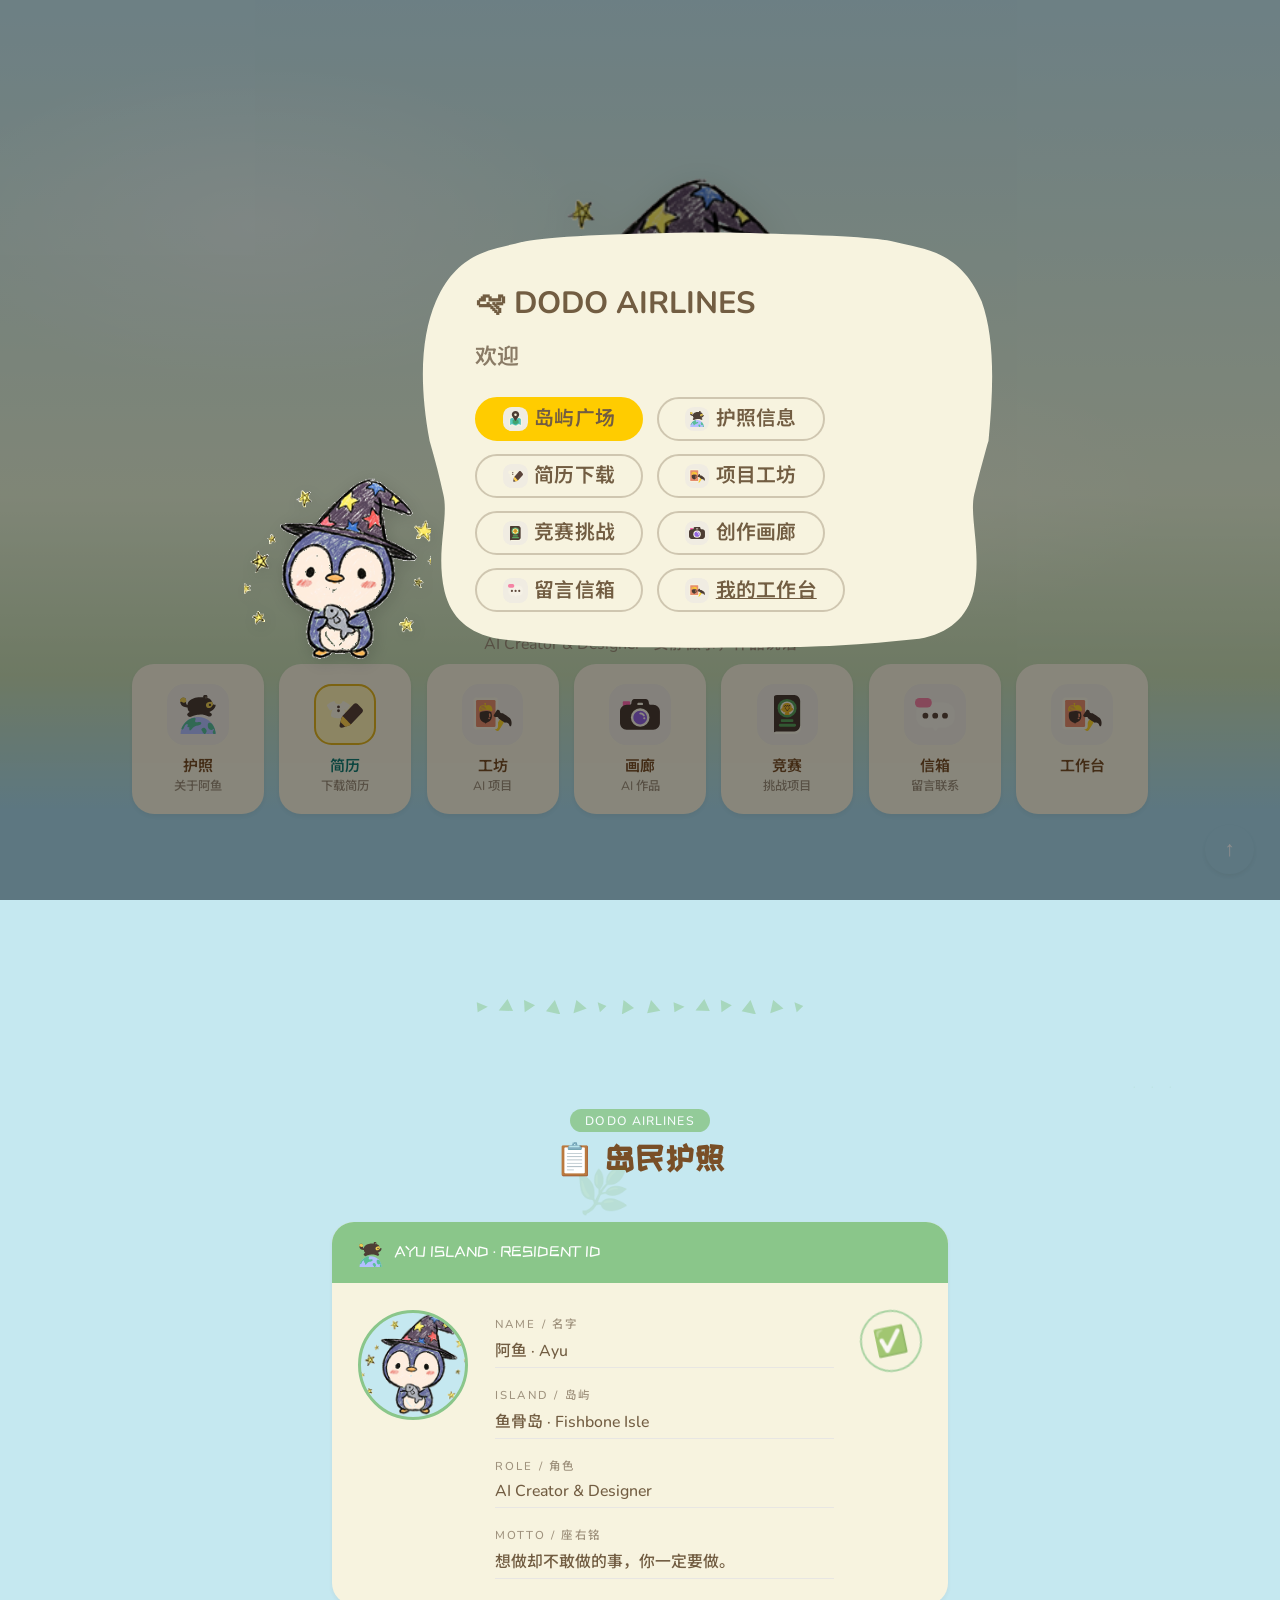
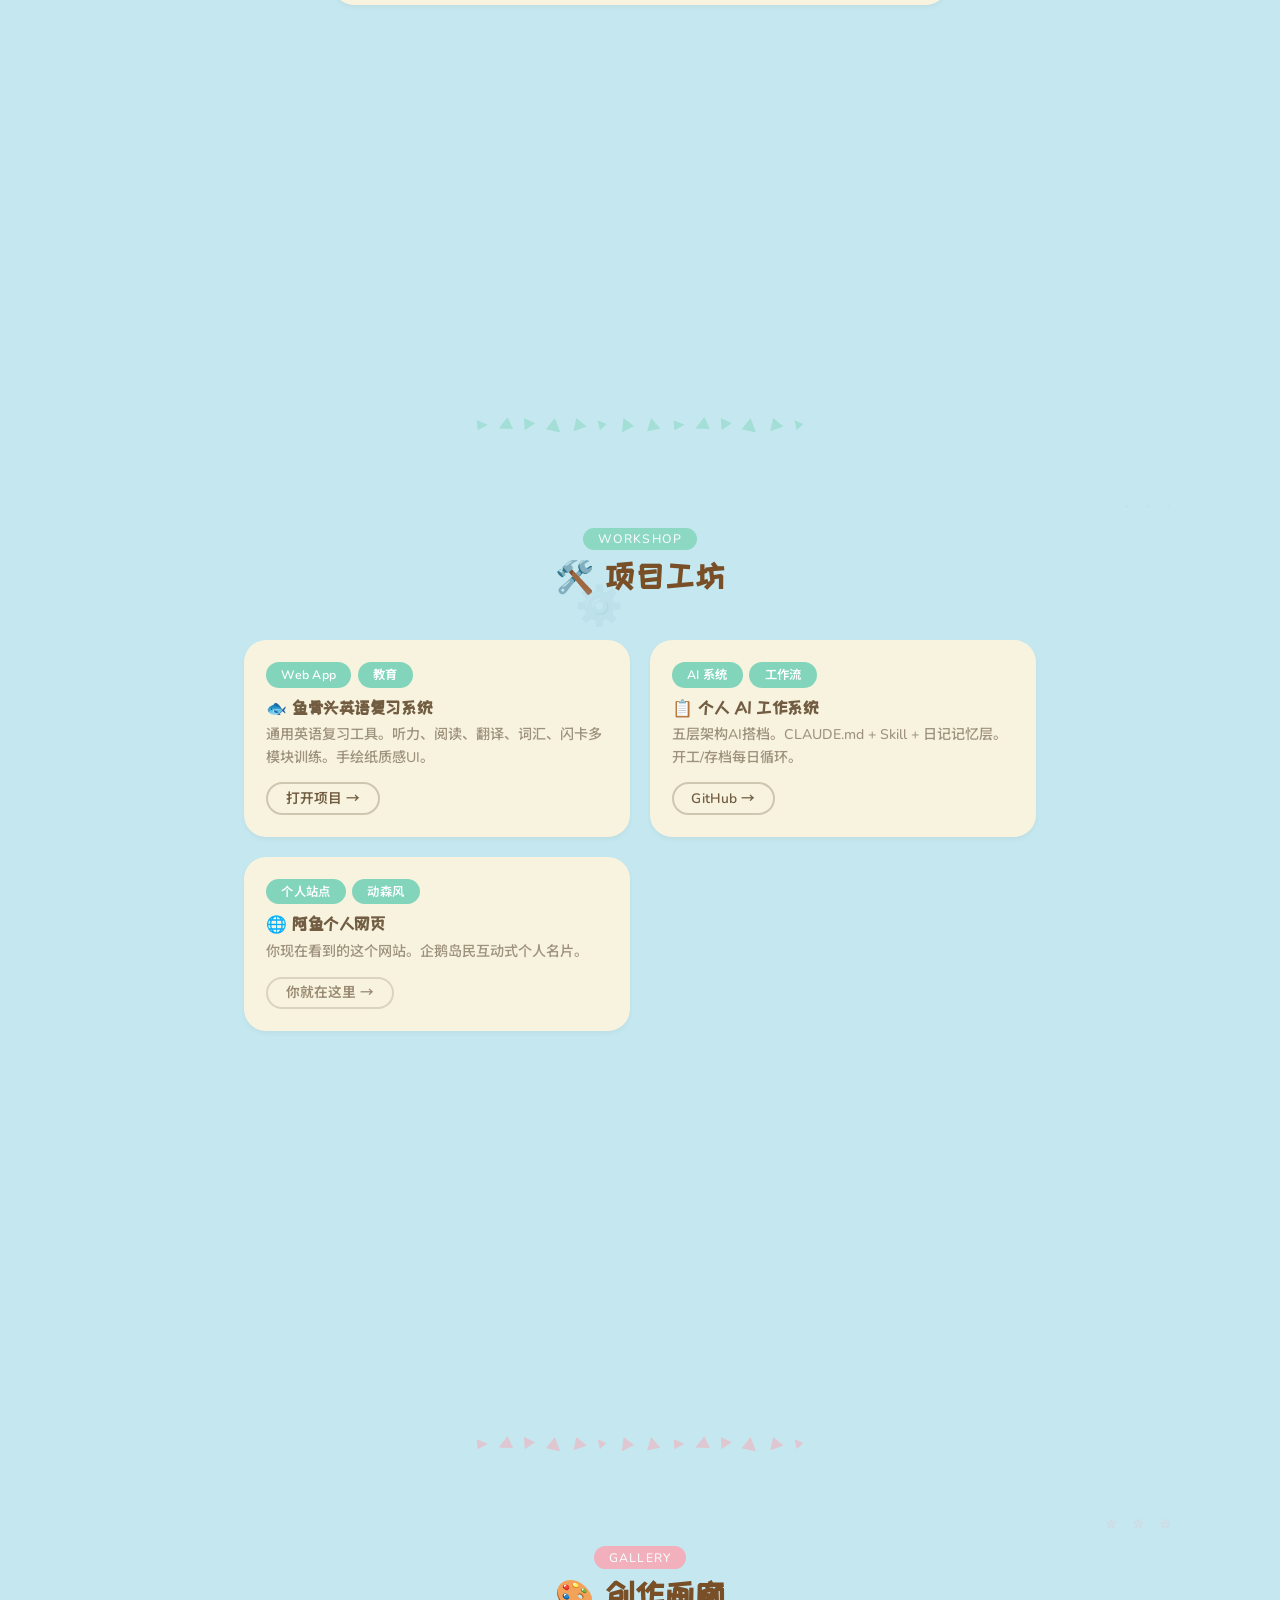
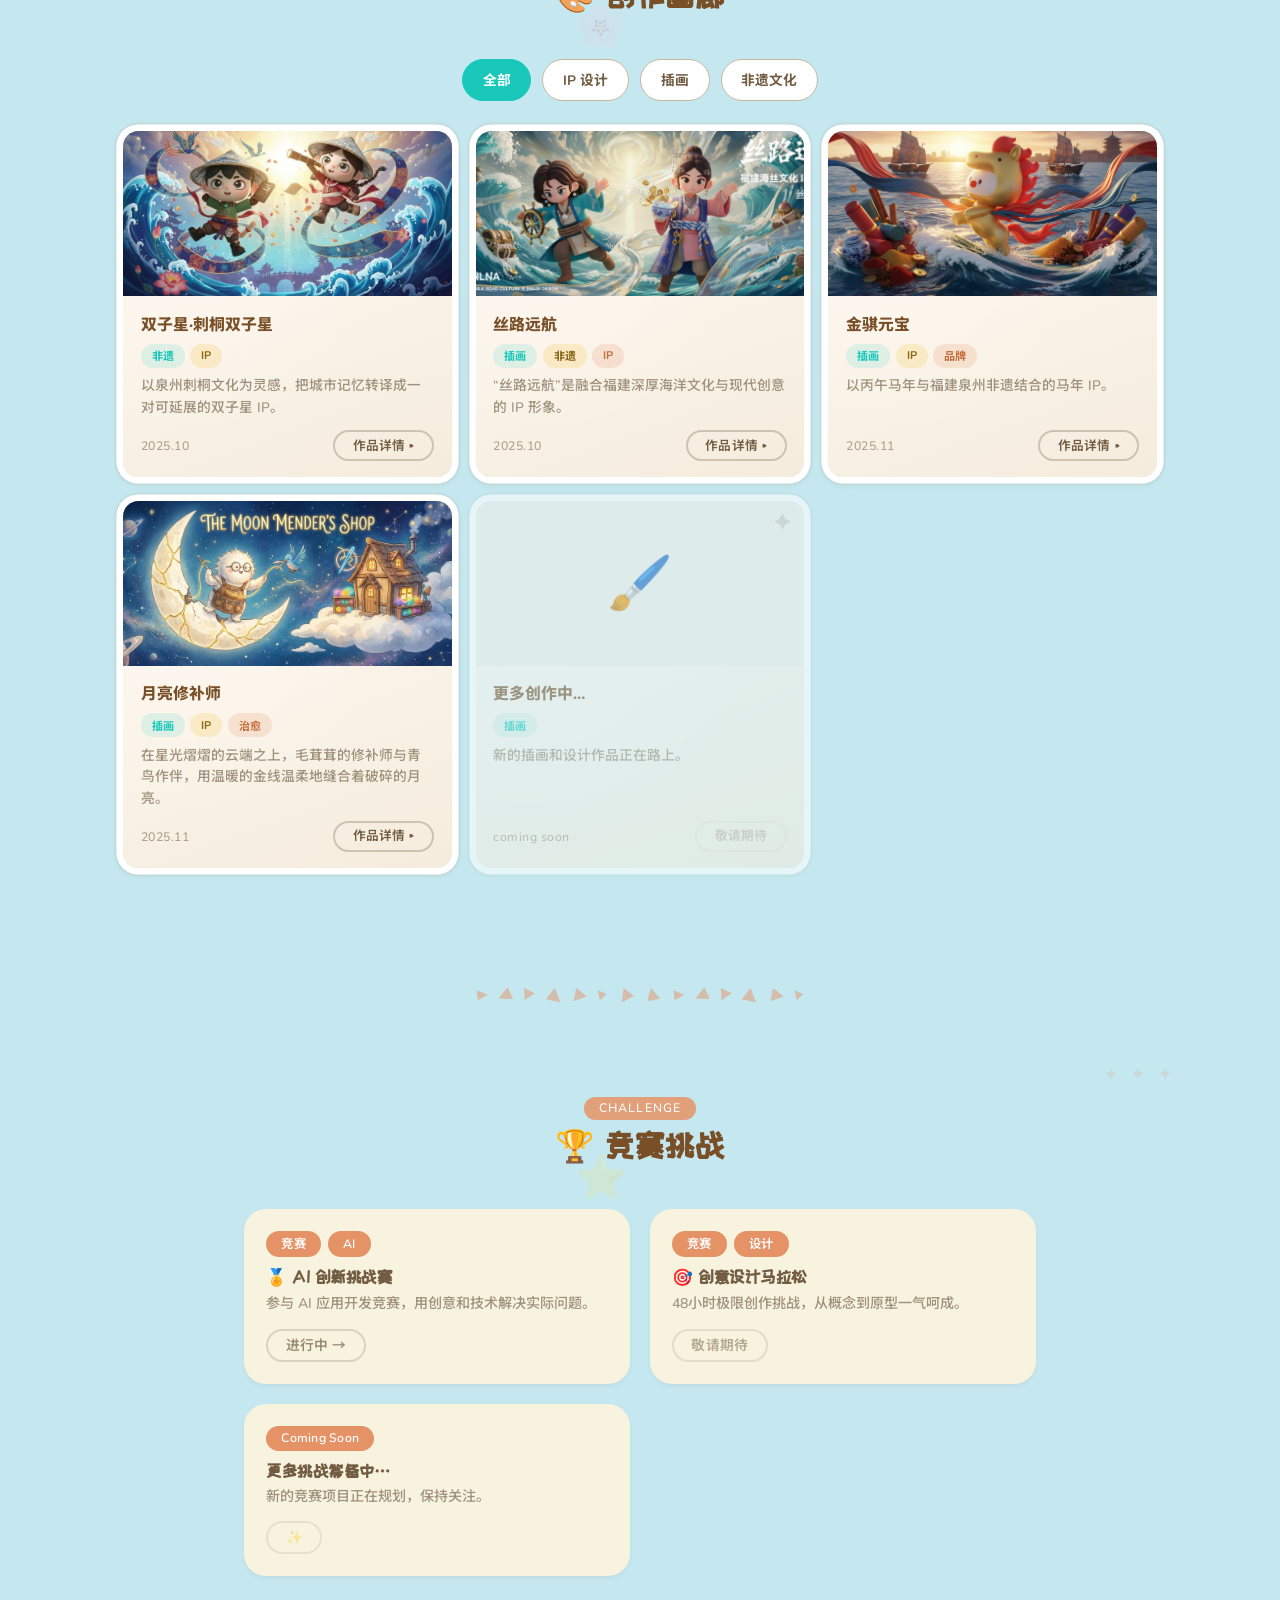
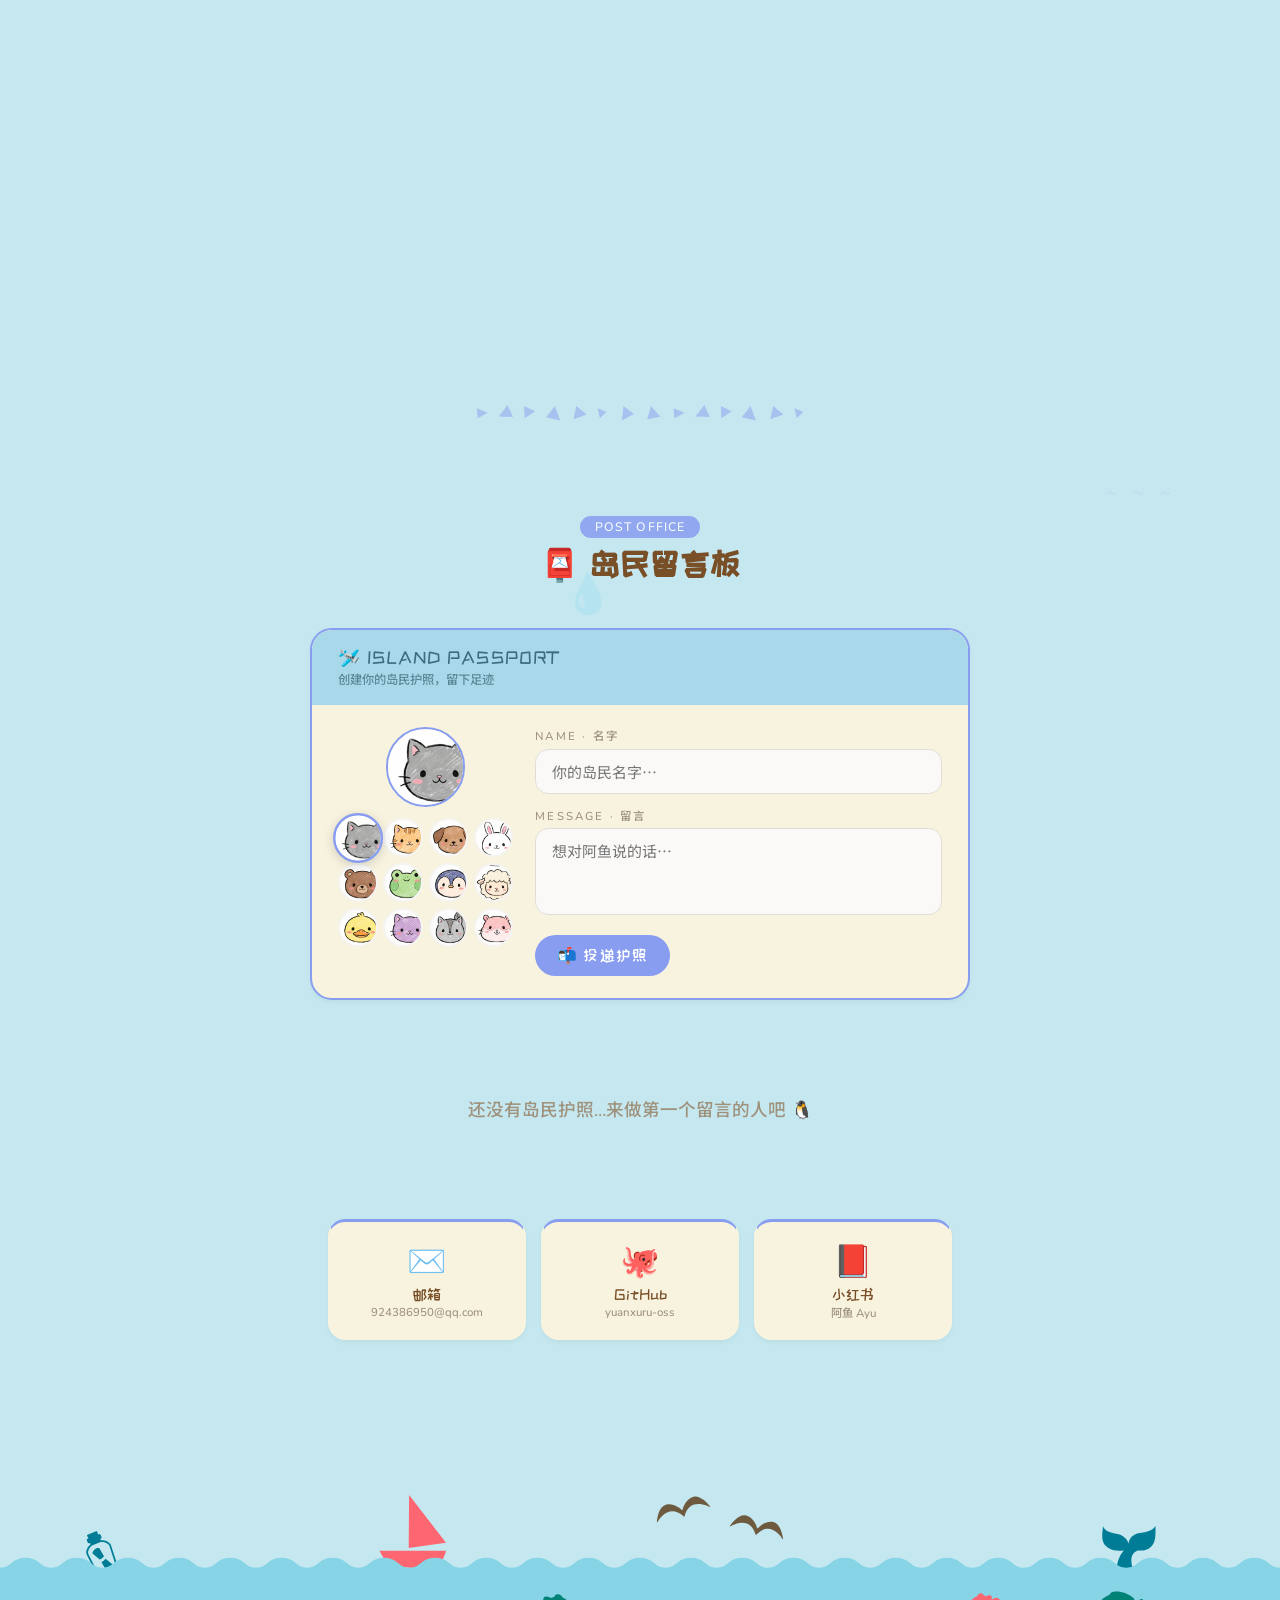
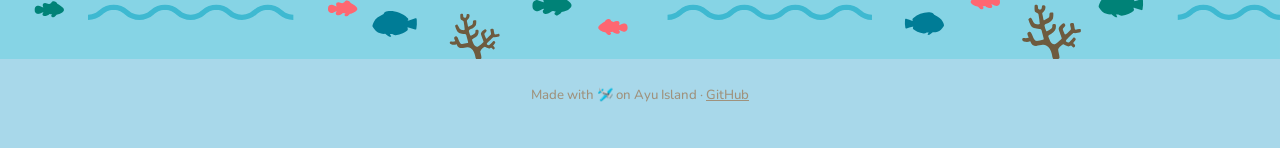
==== ayu-site/index.html @ dd13cb0c "fix: simplify dashboard island label" ====
<!DOCTYPE html>
<html lang="zh-CN">
<head>
<meta charset="UTF-8">
<meta name="viewport" content="width=device-width, initial-scale=1.0">
<title>阿鱼 · Ayu — Welcome to My Island</title>
<meta name="description" content="阿鱼（Ayu）的个人作品集网站。插画师、IP设计师，专注非遗文化与现代创意融合。动森小岛治愈风格。">
<meta name="keywords" content="阿鱼,Ayu,插画师,IP设计,非遗文化,动森,作品集,illustrator,designer">
<meta name="author" content="阿鱼 Ayu">
<meta name="robots" content="index, follow">
<link rel="canonical" href="https://yuanxuru-oss.github.io/Ayu-websites-pages/ayu-site/">
<meta property="og:title" content="阿鱼 Ayu | 插画师 · IP设计师">
<meta property="og:description" content="用温暖笔触讲非遗故事。动森小岛风作品集。">
<meta property="og:image" content="https://yuanxuru-oss.github.io/Ayu-websites-pages/ayu-site/ayu-penguin.png">
<meta property="og:url" content="https://yuanxuru-oss.github.io/Ayu-websites-pages/ayu-site/">
<meta property="og:type" content="website">
<meta name="twitter:card" content="summary">
<meta name="twitter:title" content="阿鱼 Ayu | 插画师 · IP设计师">
<meta name="twitter:description" content="用温暖笔触讲非遗故事。动森小岛风作品集。">
<meta name="twitter:image" content="https://yuanxuru-oss.github.io/Ayu-websites-pages/ayu-site/ayu-penguin.png">
<link rel="icon" type="image/png" sizes="32x32" href="ayu-penguin.png">
<link rel="apple-touch-icon" href="ayu-penguin.png">
<style>
@import url('https://fonts.googleapis.com/css2?family=Nunito:wght@400;500;600;700;800;900&family=Noto+Sans+SC:wght@400;500;700&family=ZCOOL+KuaiLe&display=swap');

/* Register --mask-r for CSS mask animation (Chrome/Safari) */
@property --mask-r {
  syntax: '<length>';
  initial-value: 0px;
  inherits: false;
}

* { margin:0; padding:0; box-sizing:border-box; }

:root {
  /* === Mint-green sky palette (keep original) === */
  --sky-top: #c5e8f0;
  --sky-bottom: #e8f4d8;
  --land: #c8ddb5;
  --water: #a8d8ea;
  
  /* === animal-island-ui warm tones for cards & text === */
  --bg-card: rgb(247, 243, 223);
  --text-body: #725d42;
  --text-header: #794f27;
  --text-muted: #9f927d;
  --border: #c4b89e;
  
  --accent-teal: #19c8b9;
  --accent-teal-hover: #3dd4c6;
  --focus-yellow: #ffcc00;
  
  /* === NookPhone colors for section accents === */
  --np-green: #8ac68a;
  --np-teal: #82d5bb;
  --np-yellow: #f7cd67;
  --np-orange: #e59266;
  --np-pink: #f8a6b2;
  --np-blue: #889df0;
  
  --accent-about: var(--np-green);
  --accent-projects: var(--np-teal);
  --accent-competitions: var(--np-orange);
  --accent-works: var(--np-pink);
  --accent-contact: var(--np-blue);
  
  --card: var(--bg-card);
  --ink: var(--text-body);
  --dark-green: var(--text-header);
  --muted: var(--text-muted);
  --shadow: 0 2px 4px 0 rgba(61, 52, 40, 0.06);
  --shadow-hover: 0 3px 10px 0 rgba(61, 52, 40, 0.10);
}

html { scroll-behavior: smooth; zoom: 1.1; }

body {
  font-family: Nunito, 'Noto Sans SC', -apple-system, 'PingFang SC', sans-serif;
  background: var(--sky-top);
  color: var(--text-body);
  overflow-x: hidden;
  font-weight: 500;
}

/* === Mint-green sky background === */
.sky-bg {
  position: fixed; inset: 0; z-index: -1;
  background:
    linear-gradient(180deg, var(--sky-top) 0%, var(--sky-bottom) 55%, var(--land) 75%, var(--water) 90%, var(--water) 100%);
}

/* Subtle warm haze */
.sky-bg::before {
  content: ''; position: absolute; inset: 0;
  background:
    radial-gradient(ellipse 300px 150px at 20% 25%, rgba(255,255,255,0.4) 0%, transparent 100%),
    radial-gradient(ellipse 250px 120px at 70% 55%, rgba(255,255,240,0.3) 0%, transparent 100%);
  pointer-events: none;
}

/* === Passport Form & Message Wall (AC-style) === */
.passport-form {
  width: min(600px, 90vw);
  background: var(--card);
  border-radius: 20px;
  box-shadow: var(--shadow);
  overflow: hidden;
  margin-bottom: 48px;
  border: 2px solid var(--sec-accent);
}

.pf-header {
  background: #a8d8ea;
  padding: 16px 24px;
  display: flex; flex-direction: column;
}

.pf-logo {
  font-family: 'ZCOOL KuaiLe', cursive;
  font-size: 1rem;
  color: #3d6b80;
  letter-spacing: 1px;
}

.pf-sub {
  font-size: 0.7rem; color: #5a8899; margin-top: 2px;
}

.pf-body {
  display: flex; gap: 20px; padding: 20px 24px;
}

.pf-avatar-pick {
  flex-shrink: 0;
  display: flex; flex-direction: column; align-items: center;
}

.pf-avatar-preview {
  width: 72px; height: 72px;
  border: 2px solid var(--sec-accent);
  border-radius: 50%;
  display: flex; align-items: center; justify-content: center;
  margin-bottom: 10px;
  overflow: hidden;
  background: #f0efe8;
}

.pf-preview-img {
  width: 100%; height: 100%;
  object-fit: contain;
  object-position: center;
}

.pf-emoji-grid {
  display: grid;
  grid-template-columns: repeat(4, 1fr);
  gap: 5px;
}

.pf-villager-btn {
  width: 36px; height: 36px;
  border: 2px solid transparent;
  border-radius: 50%;
  cursor: pointer;
  transition: all 0.15s;
  display: flex; align-items: center; justify-content: center;
  padding: 0;
  background: #f5f4f1;
  overflow: hidden;
}
.pf-villager-btn:hover,
.pf-villager-btn.active {
  border-color: var(--sec-accent);
  transform: scale(1.25);
  box-shadow: 0 2px 8px rgba(0,0,0,0.15);
  z-index: 2;
}

.pf-v-thumb {
  width: 100%; height: 100%;
  object-fit: contain;
  object-position: center;
}

.pf-emoji-grid button {
  /* keep this for backward compat, but villager buttons override */
}

.pf-fields {
  flex: 1;
  display: flex; flex-direction: column; gap: 12px;
}

.pf-field label {
  font-size: 0.65rem;
  color: var(--muted);
  letter-spacing: 2px;
  text-transform: uppercase;
  display: block;
  margin-bottom: 4px;
}

.pf-field input,
.pf-field textarea {
  width: 100%;
  padding: 10px 14px;
  border: 1.5px solid #e0ddd8;
  border-radius: 12px;
  font-family: 'Noto Sans SC', sans-serif;
  font-size: 0.85rem;
  color: var(--ink);
  background: #faf9f7;
  outline: none;
  transition: border-color 0.2s;
  resize: none;
}

.pf-field input:focus,
.pf-field textarea:focus {
  border-color: var(--sec-accent);
}

.pf-submit {
  font-family: 'ZCOOL KuaiLe', 'Noto Sans SC', cursive;
  font-size: 0.9rem;
  padding: 10px 20px;
  border-radius: 24px;
  border: none;
  background: var(--sec-accent);
  color: #fff;
  cursor: pointer;
  letter-spacing: 1px;
  transition: transform 0.2s, box-shadow 0.2s;
  align-self: flex-start;
}
.pf-submit:hover {
  transform: translateY(-2px);
  box-shadow: 0 4px 12px rgba(0,0,0,0.15);
}

/* === Passport Wall === */
.passport-wall {
  display: grid;
  grid-template-columns: repeat(auto-fill, minmax(280px, 1fr));
  gap: 20px;
  width: min(800px, 90vw);
}

.visitor-passport {
  background: #eef9fb;
  border-radius: 18px;
  padding: 18px;
  border: 2px solid var(--sec-accent);
  display: flex; gap: 14px;
  position: relative;
  overflow: hidden;
  animation: card-in 0.4s cubic-bezier(0.34, 1.56, 0.64, 1);
}

@keyframes card-in {
  from { opacity: 0; transform: translateY(16px) scale(0.95); }
  to { opacity: 1; transform: translateY(0) scale(1); }
}

.visitor-passport::before {
  content: '';
  position: absolute;
  top: -30px; right: -30px;
  width: 80px; height: 80px;
  border-radius: 50%;
  border: 2px solid rgba(107,138,170,0.15);
  pointer-events: none;
}

.vp-avatar {
  flex-shrink: 0;
  width: 52px; height: 52px;
  border-radius: 50%;
  overflow: hidden;
  border: 2px solid var(--sec-accent);
}

.vp-img {
  width: 100%; height: 100%;
  object-fit: contain;
  object-position: center;
}

.vp-info {
  flex: 1; min-width: 0;
}

.vp-name {
  font-family: 'ZCOOL KuaiLe', 'Noto Sans SC', cursive;
  font-size: 0.9rem;
  color: var(--dark-green);
  margin-bottom: 4px;
}

.vp-time {
  font-size: 0.6rem; color: var(--muted); margin-bottom: 6px;
}

.vp-message {
  font-size: 0.8rem; color: var(--ink); line-height: 1.6;
  word-break: break-word;
}

.vp-delete {
  position: absolute; top: 8px; right: 8px;
  font-size: 0.7rem; opacity: 0; cursor: pointer;
  transition: opacity 0.2s;
  background: none; border: none; padding: 2px 6px;
}
.visitor-passport:hover .vp-delete { opacity: 0.5; }

/* === Contact links row === */
.contact-links {
  display: flex; flex-wrap: wrap; gap: 14px; justify-content: center;
  margin-top: 48px;
}

#socialLinksContainer {
  display: flex;
  flex-wrap: wrap;
  justify-content: center;
  gap: 14px;
  width: min(100%, 960px);
  margin: 48px auto 0;
}

.contact-link-card {
  display: flex; flex-direction: column; align-items: center;
  padding: 16px 22px;
  background: var(--card);
  border-radius: 16px;
  text-decoration: none;
  color: var(--ink);
  box-shadow: var(--shadow);
  border: 1.5px solid transparent;
  border-top: 3px solid var(--sec-accent);
  min-width: 130px;
  transition: transform 0.3s cubic-bezier(0.34, 1.56, 0.64, 1), box-shadow 0.3s;
}

#socialLinksContainer .contact-link-card {
  width: 180px;
  flex: 0 0 180px;
}
.contact-link-card:hover {
  transform: translateY(-4px);
  box-shadow: 0 8px 24px rgba(0,0,0,0.1);
}

.cl-icon { font-size: 1.8rem; margin-bottom: 4px; }
.cl-label { font-family: 'ZCOOL KuaiLe', cursive; font-size: 0.85rem; color: var(--dark-green); }
.cl-hint { font-size: 0.65rem; color: var(--muted); margin-top: 2px; }

/* === Entry Overlay === */
.entry-overlay {
  position: fixed; inset: 0; z-index: 100;
  background: rgba(0,0,0,0.45);
  display: flex; align-items: center; justify-content: center;
  transition: opacity 0.5s, visibility 0.5s;
  animation: animal-fade-in 0.25s ease;
}
.entry-overlay.dismissed { opacity:0; visibility:hidden; pointer-events:none; }

@keyframes animal-fade-in {
  from { opacity: 0; }
  to   { opacity: 1; }
}

.entry-scene {
  position: relative;
  width: min(720px, 92vw);
  display: flex;
  align-items: flex-end;
  gap: 0;
}

/* Penguin in entry */
.entry-penguin {
  flex-shrink: 0;
  cursor: pointer;
  animation: float 3s ease-in-out infinite;
  user-select: none;
}
.entry-penguin img {
  width: clamp(120px, 16vw, 170px);
  filter: drop-shadow(2px 4px 8px rgba(0,0,0,0.15));
}
@keyframes float {
  0%,100% { transform: translateY(0); }
  50% { transform: translateY(-8px); }
}

/* === Entry Modal (animal-island-ui Modal + Title) === */
.dodo-modal {
  background: rgb(247, 243, 223);
  clip-path: url(#animal-modal-clip);
  padding: 0;
  margin-bottom: 20px;
  margin-left: -8px;
  position: relative;
  flex: 1;
  max-width: 520px;
  min-width: 320px;
  animation: animal-zoom-in 0.35s cubic-bezier(0.4, 0, 0.2, 1);
  color: rgb(128, 115, 89);
}

@keyframes animal-zoom-in {
  from { opacity: 0; transform: scale(0.92); }
  to   { opacity: 1; transform: scale(1); }
}

/* Modal close button */
.dodo-close {
  position: absolute;
  top: 14px; right: 18px;
  width: 32px; height: 32px;
  font-size: 20px; font-weight: 700;
  color: rgba(114, 93, 66, 0.55);
  background: transparent;
  border: none;
  border-radius: 50%;
  cursor: pointer;
  z-index: 10;
  display: flex; align-items: center; justify-content: center;
  line-height: 1;
  transition: all 0.2s;
}
.dodo-close:hover {
  background: rgba(114, 93, 66, 0.1);
  color: rgba(114, 93, 66, 1);
}

/* Modal inner content area (per Modal spec: 48px 48px 32px) */
.dodo-body {
  padding: 48px 48px 32px;
}

/* === Modal Title (per animal-island-ui Modal spec: 28px / 700) === */
.dodo-modal-title {
  font-size: 28px;
  font-weight: 700;
  color: rgba(114, 93, 66, 1);
  padding-bottom: 15px;
  line-height: 1.3;
}

/* Modal body text (per spec: 20px / 600 / #8a7b66) */
.dodo-greeting {
  font-size: 20px;
  font-weight: 600;
  line-height: 1.6;
  color: #8a7b66;
  padding-bottom: 20px;
  min-height: 1.6em;
}

/* Modal footer buttons */
.dodo-options {
  display: flex; flex-wrap: wrap; gap: 12px;
}

.dodo-btn {
  font-family: Nunito, 'Noto Sans SC', sans-serif;
  font-size: 18px;
  font-weight: 600;
  letter-spacing: 0.01em;
  height: 40px;
  padding: 0 24px;
  border-radius: 39.81px;
  border: 2px solid rgba(114, 93, 66, 0.3);
  background: transparent;
  color: var(--text-body);
  cursor: pointer;
  transition: all 0.2s;
  white-space: nowrap;
  display: flex; align-items: center; gap: 6px;
  line-height: 1;
}
.dodo-btn .db-icon {
  width: 22px; height: 22px;
  border-radius: 8px;
  display: flex; align-items: center; justify-content: center;
  background: #f0ece2;
  flex-shrink: 0;
  padding: 4px;
}
.dodo-btn .db-icon img {
  width: 100%; height: 100%;
  object-fit: contain;
}
.dodo-btn:hover {
  border-color: rgba(114, 93, 66, 0.6);
  background: rgba(114, 93, 66, 0.08);
}

/* Primary confirm-style button (yellow, per Modal spec) */
.dodo-btn.dodo-btn-primary {
  background: rgba(255, 204, 0, 1);
  border-color: rgba(255, 204, 0, 1);
  color: rgba(114, 93, 66, 1);
}
.dodo-btn.dodo-btn-primary:hover {
  background: rgba(255, 204, 0, 0.85);
  border-color: rgba(255, 204, 0, 0.85);
}

/* === Main Content === */
.main-content {
  position: relative; z-index: 1;
}

/* Hero section (post-dialog) */
.hero {
  min-height: 100vh;
  display: flex; flex-direction: column;
  align-items: center; justify-content: center;
  text-align: center;
  padding: 40px 24px;
}

.hero-penguin {
  margin-bottom: 24px;
  cursor: pointer;
  transition: transform 0.3s cubic-bezier(0.34, 1.56, 0.64, 1);
}
.hero-penguin:hover {
  transform: scale(1.06);
  filter: drop-shadow(0 0 12px rgba(247,214,123,0.3));
}
.hero-penguin img {
  width: clamp(220px, 30vw, 300px);
  filter: drop-shadow(3px 6px 16px rgba(0,0,0,0.1));
  animation: float 3.5s ease-in-out infinite;
}

.hero-title {
  font-family: 'ZCOOL KuaiLe', 'Noto Sans SC', cursive;
  font-size: clamp(1.6rem, 4vw, 2.4rem);
  color: var(--dark-green);
  letter-spacing: 2px;
  margin-bottom: 6px;
}

.hero-sub {
  font-size: 0.9rem;
  color: var(--muted);
  margin-bottom: 8px;
}

.hero-hint {
  font-family: 'ZCOOL KuaiLe', 'Noto Sans SC', cursive;
  font-size: 1.1rem;
  color: var(--dark-green);
  margin-bottom: 24px;
  opacity: 0.75;
  animation: hint-pulse 3s ease-in-out infinite;
  cursor: default;
  letter-spacing: 2px;
}

@keyframes hint-pulse {
  0%,100% { opacity: 0.5; }
  50% { opacity: 0.85; }
}

.hero-islands {
  display: flex; flex-wrap: wrap; gap: 14px; justify-content: center;
}

.island-card {
  display: flex; flex-direction: column; align-items: center;
  padding: 18px 22px;
  background: var(--bg-card);
  border-radius: 20px;
  text-decoration: none;
  color: var(--text-body);
  box-shadow: var(--shadow);
  transition: transform 0.25s cubic-bezier(0.4, 0, 0.2, 1), box-shadow 0.25s;
  min-width: 120px;
  position: relative; overflow: hidden;
}
.island-card:hover {
  transform: translateY(-4px);
  box-shadow: 0 8px 24px rgba(0,0,0,0.1);
}
.island-card .island-icon {
  width: 56px; height: 56px;
  border-radius: 16px;
  display: flex; align-items: center; justify-content: center;
  margin-bottom: 8px;
  background: #f0ece2;
  transition: transform 0.25s;
  padding: 10px;
}
.island-card .island-icon img {
  width: 100%; height: 100%;
  object-fit: contain;
}
.island-card:hover .island-icon {
  transform: scale(1.08);
}
.island-card .island-label { font-size: 0.85rem; font-weight: 600; color: var(--dark-green); }
.island-card .island-hint { font-size: 0.7rem; color: var(--muted); }

/* Resume entry and download page */
.resume-island-card .island-icon { background: #fff3b4; border: 2px solid #e2b51f; }
.resume-island-card .island-label { color: #147d73; }
.resume-section { --sec-accent: var(--accent-teal); position:fixed; inset:0; z-index:140; min-height:0; padding:82px 24px 46px; overflow-y:auto; background:rgba(197,232,240,.96); opacity:0; pointer-events:none; transform:translateY(10px); transition:opacity .25s, transform .25s; }
.resume-section.open { opacity:1; pointer-events:auto; transform:translateY(0); }
.resume-close { position:absolute; top:24px; right:28px; padding:8px 18px; border:2px solid rgba(114,93,66,.25); border-radius:999px; background:#fffdf5; color:var(--text-body); font-size:.78rem; font-weight:800; }
.resume-close:hover { border-color:var(--accent-teal); color:#118d82; }
.resume-board { max-width: 880px; margin: 0 auto; padding: 30px 34px 34px; border: 2px solid rgba(114,93,66,.2); border-radius: 20px; background: rgba(247,243,223,.92); box-shadow: var(--shadow); }
.resume-board-header { display:flex; align-items:center; gap:18px; margin-bottom:22px; }
.resume-board-title { display:flex; align-items:center; gap:12px; }
.resume-board-title img { width:38px; height:38px; object-fit:contain; }
.resume-board-title h3 { color: var(--text-header); font-size: 1.35rem; }
.resume-board-title p { margin-top: 3px; color: var(--muted); font-size: .78rem; }
.resume-download-grid { display:grid; grid-template-columns: 1fr 1fr; gap:16px; }
.resume-download-card { display:flex; flex-direction:column; min-height:190px; padding:20px; border:2px solid var(--border); border-top:7px solid var(--np-yellow); border-radius:14px; background:#fffdf5; }
.resume-download-card.product { border-top-color: var(--accent-teal); }
.resume-download-card img { width:52px; height:46px; object-fit:contain; margin-bottom:12px; }
.resume-download-card h4 { color:var(--text-header); font-size:1.05rem; }
.resume-download-card p { min-height:42px; margin:7px 0 15px; color:var(--text-body); font-size:.76rem; line-height:1.6; }
.resume-download-btn { display:flex; align-items:center; justify-content:center; gap:8px; width:100%; margin-top:auto; padding:10px 14px; border:0; border-radius:999px; color:#fff; background:#bb8c0d; text-decoration:none; font-size:.78rem; font-weight:800; transition:transform .18s, filter .18s; }
.resume-download-card.product .resume-download-btn { background:#118d82; }
.resume-download-btn:hover { filter:brightness(.95); transform:translateY(-1px); }
.resume-download-btn span { font-size:1rem; line-height:0; }
@media (max-width: 640px) {
  .resume-board { padding: 23px 17px 20px; }
  .resume-download-grid { grid-template-columns:1fr; }
  .resume-download-card { min-height:164px; }
}

/* === Section Islands === */
.section-island {
  min-height: 100vh;
  padding: 80px 24px 100px;
  display: flex; flex-direction: column;
  align-items: center;
  position: relative;
  --sec-accent: var(--island-green);
}

/* === Per-section color identity (Principle 2: Color differentiation) === */
.section-island[data-theme="about"]     { --sec-accent: var(--accent-about); }
.section-island[data-theme="projects"]  { --sec-accent: var(--accent-projects); }
.section-island[data-theme="competitions"] { --sec-accent: var(--accent-competitions); }
.section-island[data-theme="works"]     { --sec-accent: var(--accent-works); }
.section-island[data-theme="contact"]   { --sec-accent: var(--accent-contact); }
.section-island.resume-section { position: fixed; inset: 0; z-index: 140; min-height: 0; padding: 82px 24px 46px; overflow-y: auto; align-items: center; background: rgba(197,232,240,.96); opacity: 0; pointer-events: none; transform: translateY(10px); }
.section-island.resume-section.open { opacity: 1; pointer-events: auto; transform: translateY(0); }

/* === Section-themed subtle decorative marks (AC-style: small icons instead of big glows) === */
/* About (green) — tiny grass/leaf dots */
.section-island[data-theme="about"] .section-header::before {
  content: '🌿'; font-size: 2.5rem; opacity: 0.12; pointer-events: none;
  position: absolute; left: 12%; top: 50px;
}
/* Projects (teal) — tiny tool/gear marks */
.section-island[data-theme="projects"] .section-header::before {
  content: '⚙️'; font-size: 2.2rem; opacity: 0.12; pointer-events: none;
  position: absolute; left: 12%; top: 50px;
}
/* Competitions (amber) — tiny star */
.section-island[data-theme="competitions"] .section-header::before {
  content: '⭐'; font-size: 2.4rem; opacity: 0.14; pointer-events: none;
  position: absolute; left: 12%; top: 50px;
}
/* Works (rose) — tiny flower */
.section-island[data-theme="works"] .section-header::before {
  content: '🌸'; font-size: 2.3rem; opacity: 0.14; pointer-events: none;
  position: absolute; left: 12%; top: 50px;
}
/* Contact (blue) — tiny wave/water drop */
.section-island[data-theme="contact"] .section-header::before {
  content: '💧'; font-size: 2.2rem; opacity: 0.12; pointer-events: none;
  position: absolute; left: 12%; top: 50px;
}

/* Small decorative corner marks per section */
.section-island[data-theme="about"]::before     { content: '·  ·  ·'; }
.section-island[data-theme="projects"]::before  { content: '∘  ∘  ∘'; }
.section-island[data-theme="competitions"]::before { content: '✦  ✦  ✦'; }
.section-island[data-theme="works"]::before     { content: '✿  ✿  ✿'; }
.section-island[data-theme="contact"]::before   { content: '〜  〜  〜'; }

.section-island::before {
  position: absolute;
  right: 8%; top: 55px;
  font-size: 0.6rem;
  color: var(--sec-accent);
  opacity: 0.18;
  letter-spacing: 6px;
  pointer-events: none;
}

.section-header {
  text-align: center;
  margin-bottom: 40px;
  position: relative;
}

.section-header h2 {
  font-family: 'ZCOOL KuaiLe', 'Noto Sans SC', cursive;
  font-size: clamp(1.4rem, 3.5vw, 1.8rem);
  color: var(--dark-green);
  letter-spacing: 1px;
}

.section-header .section-stamp {
  display: inline-block;
  font-size: 0.7rem;
  padding: 3px 14px;
  border-radius: 12px;
  background: var(--sec-accent);
  color: #fff;
  margin-bottom: 8px;
  letter-spacing: 1px;
  opacity: 0.85;
}

/* === Passport Card (About section) === */
.passport-card {
  width: min(560px, 90vw);
  background: var(--card);
  border-radius: 20px;
  box-shadow: var(--shadow);
  overflow: hidden;
}

.passport-header {
  background: var(--sec-accent);
  padding: 14px 24px;
  display: flex; align-items: center; gap: 10px;
}
.passport-header .dodo-icon { font-size: 1.3rem; animation: leaf-spin 6s linear infinite; }
.passport-header .dodo-label { color: #fff; font-family: 'ZCOOL KuaiLe', cursive; font-size: 0.85rem; }

.passport-body {
  display: flex; gap: 24px; padding: 24px;
}

.passport-avatar {
  flex-shrink: 0;
  width: 100px; height: 100px;
  border-radius: 50%;
  border: 3px solid var(--sec-accent);
  overflow: hidden;
  background: var(--sky-top);
  display: flex; align-items: center; justify-content: center;
}
.passport-avatar img {
  width: 100%; height: 100%; object-fit: contain;
}

.passport-fields { flex:1; display:flex; flex-direction:column; gap:12px; }

.passport-field label {
  font-size: 0.65rem; color: var(--muted); letter-spacing: 2px; text-transform: uppercase;
}
.passport-field .field-value {
  font-size: 0.9rem; color: var(--ink); font-weight: 500;
  padding: 4px 0;
  border-bottom: 1px solid #e8e6e3;
}

.passport-stamp {
  align-self: flex-start;
  width: 56px; height: 56px;
  border-radius: 50%;
  border: 2px solid var(--sec-accent);
  display: flex; align-items: center; justify-content: center;
  font-size: 1.5rem;
  opacity: 0.7;
  transform: rotate(-12deg);
}

/* === Card Grid (Projects/Works) === */
.card-grid {
  display: grid;
  grid-template-columns: repeat(auto-fill, minmax(260px, 1fr));
  gap: 18px;
  width: min(720px, 90vw);
}

.item-card {
  background: var(--bg-card);
  border-radius: 20px;
  padding: 20px;
  box-shadow: var(--shadow);
  transition: transform 0.25s cubic-bezier(0.4, 0, 0.2, 1), box-shadow 0.25s;
  position: relative; overflow: hidden;
}

.item-card:hover {
  transform: translateY(-4px);
  box-shadow: 0 8px 24px rgba(0,0,0,0.1);
}

.item-card .card-tags { display:flex; flex-wrap:wrap; gap:6px; margin-bottom:10px; }
.item-card .card-tag {
  font-family: Nunito, 'Noto Sans SC', sans-serif;
  font-size: 0.7rem;
  font-weight: 600;
  line-height: 1;
  padding: 5px 13px;
  border-radius: 999px;
  border: 1.5px solid transparent;
  background: var(--sec-accent);
  color: #fff;
  letter-spacing: 0.02em;
  transition: all 0.2s ease;
  display: inline-flex;
  align-items: center;
  white-space: nowrap;
  user-select: none;
}
.item-card .card-tag:hover {
  transform: translateY(-1px);
  box-shadow: 0 2px 6px rgba(61, 52, 40, 0.12);
}
.item-card h3 { font-family: 'ZCOOL KuaiLe', 'Noto Sans SC', cursive; font-size:0.95rem; margin-bottom:6px; letter-spacing:0.5px; }
.item-card p { font-size:0.8rem; color:var(--muted); line-height:1.6; margin-bottom:12px; }
.item-card .card-link {
  font-family: Nunito, 'Noto Sans SC', sans-serif;
  font-size: 0.78rem;
  font-weight: 600;
  letter-spacing: 0.01em;
  color: var(--text-body);
  text-decoration: none;
  padding: 5px 16px;
  border: 2px solid rgba(114, 93, 66, 0.3);
  border-radius: 39.81px;
  display: inline-block;
  transition: all 0.2s;
  background: transparent;
  line-height: 1.3;
}
.item-card .card-link:hover {
  border-color: rgba(114, 93, 66, 0.55);
  background: rgba(114, 93, 66, 0.06);
  transform: translateY(-1px);
}

/* === Filtered Memo Gallery — v2 preview style === */
.gallery-board {
  width: min(940px, 92vw);
  margin: 0 auto;
  background: transparent;
  border-radius: 0;
  padding: 0;
  box-shadow: none;
  overflow: visible;
}

.gallery-filter-bar {
  display: flex;
  flex-wrap: wrap;
  justify-content: center;
  gap: 10px;
  margin: 0 auto 28px;
}

.gallery-filter-tag {
  min-height: 38px;
  padding: 7px 18px;
  border-radius: 50px;
  border: 1.5px solid var(--border);
  background: #fff;
  color: var(--text-body);
  cursor: pointer;
  font-family: Nunito, 'Noto Sans SC', sans-serif;
  font-size: 0.78rem;
  font-weight: 700;
  transition: all 0.2s;
}

.gallery-filter-tag.active {
  color: #fff;
  background: var(--accent-teal);
  border-color: var(--accent-teal);
}

.gallery-filter-tag:hover:not(.active) {
  color: var(--accent-teal);
  border-color: var(--accent-teal);
  transform: translateY(-1px);
}

.gallery-auto-grid {
  display: grid;
  grid-template-columns: repeat(auto-fill, minmax(230px, 1fr));
  gap: 22px;
}

.memo-card {
  background:
    radial-gradient(circle at 20% 30%, rgba(255,255,255,0.3) 0%, transparent 60%),
    linear-gradient(160deg, #fdf6f0 0%, #faf3e8 50%, #f5ecdd 100%);
  border-radius: 14px;
  box-shadow:
    0 0 0 6px #fff,
    0 0 0 8px rgba(180,165,140,0.15),
    0 3px 12px rgba(61,52,40,0.10);
  position: relative;
  overflow: hidden;
  transition: transform 0.35s cubic-bezier(0.34, 1.56, 0.64, 1), box-shadow 0.35s;
  display: flex;
  flex-direction: column;
  transform-origin: center center;
}
.memo-card:hover {
  transform: scale(1.05) rotate(-1.5deg);
  box-shadow:
    0 0 0 6px #fff,
    0 0 0 8px rgba(180,165,140,0.2),
    0 6px 24px rgba(61,52,40,0.16);
  z-index: 5;
}
.memo-card::before {
  content: '✦';
  position: absolute;
  top: 10px;
  right: 12px;
  z-index: 2;
  font-size: 0.9rem;
  color: rgba(114,93,66,0.25);
  pointer-events: none;
}

.memo-img {
  width: 100%;
  height: 150px;
  overflow: hidden;
  border-radius: 6px 6px 0 0;
  background: #e8f4d8;
  flex-shrink: 0;
}
.memo-img img {
  width: 100%;
  height: 100%;
  object-fit: cover;
  display: block;
}
.memo-img-empty {
  display: flex;
  align-items: center;
  justify-content: center;
  font-size: 3rem;
  background: linear-gradient(135deg, #e8f4d8 0%, #c8ddb5 100%);
}

.memo-body {
  padding: 14px 16px 14px;
  flex: 1;
  display: flex;
  flex-direction: column;
  gap: 7px;
}
.memo-body h3 {
  font-family: Nunito, 'Noto Sans SC', sans-serif;
  font-size: 0.9rem;
  font-weight: 800;
  margin: 0;
  color: var(--text-header);
}
.memo-body p {
  font-size: 0.78rem;
  color: var(--muted);
  line-height: 1.55;
  margin: 0;
  flex: 1;
  min-height: 2.4em;
}
.memo-tags {
  display: flex;
  flex-wrap: wrap;
  gap: 5px;
}
.tag {
  display: inline-flex;
  align-items: center;
  min-height: 22px;
  padding: 2px 10px;
  border-radius: 50px;
  font-size: 0.63rem;
  font-weight: 700;
}
.tag-mint { background: rgba(25,200,185,0.13); color: var(--accent-teal); }
.tag-yellow { background: rgba(247,205,103,0.28); color: #8a6918; }
.tag-orange { background: rgba(229,146,102,0.2); color: #c46e3d; }
.memo-card.empty { opacity: 0.55; }
.memo-card.empty .memo-img { background: #f0ede6; }

.memo-footer {
  display: flex;
  align-items: center;
  justify-content: space-between;
  gap: 10px;
  margin-top: 4px;
}
.memo-date {
  font-family: Nunito, sans-serif;
  font-size: 0.7rem;
  color: rgba(114,93,66,0.55);
  letter-spacing: 0.04em;
  white-space: nowrap;
}
.memo-detail-btn {
  font-family: Nunito, 'Noto Sans SC', sans-serif;
  font-size: 0.72rem;
  font-weight: 600;
  letter-spacing: 0.01em;
  padding: 5px 16px;
  border: 2px solid rgba(114, 93, 66, 0.3);
  border-radius: 39.81px;
  background: transparent;
  color: var(--text-body);
  cursor: pointer;
  transition: all 0.2s;
  white-space: nowrap;
  line-height: 1.3;
}
.memo-detail-btn:hover {
  border-color: rgba(114, 93, 66, 0.55);
  background: rgba(114, 93, 66, 0.06);
  transform: translateY(-1px);
}
.memo-detail-btn:active { transform: translateY(0); }
.memo-detail-btn:disabled {
  opacity: 0.35;
  cursor: default;
  transform: none;
  border-color: rgba(114, 93, 66, 0.15);
}

@media (max-width: 640px) {
  .gallery-board { width: 94vw; }
  .gallery-auto-grid { grid-template-columns: 1fr; }
  .memo-card:hover { transform: scale(1.03) rotate(-1deg); }
  .memo-img { height: 130px; }
}
/* === Work Detail — AC Dashboard Style === */
.work-detail-overlay {
  position: fixed; inset: 0; z-index: 150;
  opacity: 0; pointer-events: none;
  transition: opacity 0.3s;
  display: flex; flex-direction: column;
  overflow: hidden;
  /* AC triangle pattern background — using provided tile image */
  background: url('bg-pattern.png') repeat;
  background-size: 200px 200px;
}
.work-detail-overlay.open { opacity: 1; pointer-events: auto; }

/* Page header — AC dashboard nav bar */
.sp-header {
  flex-shrink: 0;
  display: flex;
  align-items: center;
  justify-content: space-between;
  padding: 12px 28px;
  min-height: 60px;
  background: rgba(255,255,252,0.85);
  backdrop-filter: blur(8px);
  border-bottom: 1px solid rgba(114,93,66,0.06);
  position: relative;
  z-index: 2;
}
.sp-header-logo {
  font-family: 'ZCOOL KuaiLe', 'Noto Sans SC', cursive;
  font-size: 1rem;
  color: var(--text-header);
  letter-spacing: 1px;
  display: flex; align-items: center; gap: 8px;
}
.sp-header-logo img {
  width: 28px; height: 28px;
  border-radius: 50%;
  object-fit: contain;
}
.sp-nav-back {
  font-family: Nunito, 'Noto Sans SC', sans-serif;
  font-size: 0.82rem; font-weight: 600;
  padding: 8px 20px;
  border: 2px solid rgba(114,93,66,0.2);
  border-radius: 50px;
  background: rgba(255,255,255,0.7);
  color: var(--text-body);
  cursor: pointer;
  transition: all 0.2s;
  display: inline-flex; align-items: center; gap: 4px;
}
.sp-nav-back:hover {
  border-color: rgba(114,93,66,0.45);
  background: rgba(255,255,255,0.95);
  transform: translateY(-1px);
  box-shadow: 0 2px 8px rgba(0,0,0,0.06);
}

/* Scrollable body — two-column dashboard layout */
.sp-page {
  flex: 1; overflow-y: auto;
  scrollbar-width: thin;
  scrollbar-color: rgba(139,119,90,0.15) transparent;
  padding: 24px 28px 32px;
  display: flex;
  gap: 24px;
  max-width: 1100px;
  margin: 0 auto;
  width: 100%;
}
.sp-page::-webkit-scrollbar { width: 5px; }
.sp-page::-webkit-scrollbar-thumb { background: rgba(139,119,90,0.2); border-radius: 10px; }

/* Main content column */
.sp-main-col {
  flex: 1;
  min-width: 0;
}
/* Content card — AC white floating card */
.sp-card {
  background: #ffffff;
  border-radius: 24px;
  box-shadow: 0 4px 20px rgba(61,52,40,0.08), 0 12px 40px rgba(61,52,40,0.04);
  overflow: hidden;
}

/* Hero card — full-width KV image */
.sp-hero-card {
  position: relative;
  padding: 0;
  margin: 0;
  display: block;
  border-bottom: 1px solid rgba(114,93,66,0.06);
}
.sp-hero-img {
  width: 100%;
  max-width: 100%;
  display: block;
  border-radius: 0;
  box-shadow: none;
  object-fit: contain;
  max-height: 70vh;
  background: #faf8f2;
}

/* Extra images in detail */
.sp-extra {
  display: flex;
  flex-direction: column;
  align-items: center;
  gap: 20px;
  margin-top: 24px;
  padding: 0 4px;
}
.sp-extra img {
  max-width: 100%;
  width: auto;
  height: auto;
  max-height: 65vh;
  border-radius: 12px;
  box-shadow: 0 4px 20px rgba(61,52,40,0.10);
  display: block;
  object-fit: contain;
}

/* Squiggly divider */
.sp-squiggle {
  width: 100%; height: 14px;
  margin-bottom: 24px;
  background:
    radial-gradient(circle at 15px 7px, rgba(114,93,66,0.10) 2px, transparent 3px),
    radial-gradient(circle at 40px 5px, rgba(114,93,66,0.10) 1.5px, transparent 2.5px),
    radial-gradient(circle at 70px 8px, rgba(114,93,66,0.10) 2px, transparent 3px),
    radial-gradient(circle at 100px 4px, rgba(114,93,66,0.10) 1.5px, transparent 2.5px),
    radial-gradient(circle at 140px 7px, rgba(114,93,66,0.10) 2px, transparent 3px),
    radial-gradient(circle at 180px 5px, rgba(114,93,66,0.10) 1.5px, transparent 2.5px),
    radial-gradient(circle at 220px 8px, rgba(114,93,66,0.10) 2px, transparent 3px),
    radial-gradient(circle at 260px 4px, rgba(114,93,66,0.10) 1.5px, transparent 2.5px),
    linear-gradient(transparent 5px, rgba(114,93,66,0.05) 5px, rgba(114,93,66,0.05) 6px, transparent 6px);
  background-repeat: no-repeat;
  background-size: 100% 100%;
}

/* Content area padding */
.sp-container {
  padding: 32px 28px 44px;
}
/* === AC Dashboard Sidebar === */
.sp-side-col {
  flex-shrink: 0;
  width: 280px;
  display: flex;
  flex-direction: column;
  gap: 16px;
}
.sp-widget {
  background: #ffffff;
  border-radius: 20px;
  padding: 20px 22px;
  box-shadow: 0 4px 20px rgba(61,52,40,0.06), 0 8px 24px rgba(61,52,40,0.03);
}
/* User header widget */
.sp-user-header {
  display: flex; align-items: center; gap: 12px;
  margin-bottom: 16px;
}
.sp-user-avatar {
  width: 48px; height: 48px;
  border-radius: 50%;
  overflow: hidden;
  flex-shrink: 0;
  border: 2px solid rgba(114,93,66,0.15);
}
.sp-user-avatar img { width: 100%; height: 100%; object-fit: contain; }
.sp-user-name {
  font-family: 'ZCOOL KuaiLe', 'Noto Sans SC', cursive;
  font-size: 1rem;
  color: var(--text-header);
  margin: 0;
}
.sp-user-role {
  font-size: 0.72rem;
  color: var(--muted);
  margin-top: 2px;
}
/* Stats row */
.sp-stats-row {
  display: flex;
  justify-content: space-around;
  padding: 14px 0;
  border-top: 1px solid rgba(114,93,66,0.08);
  border-bottom: 1px solid rgba(114,93,66,0.08);
  margin-bottom: 16px;
}
.sp-stat-item {
  text-align: center;
}
.sp-stat-value {
  font-family: Nunito, sans-serif;
  font-size: 1.1rem;
  font-weight: 800;
  color: var(--text-header);
  line-height: 1.2;
}
.sp-stat-label {
  font-size: 0.62rem;
  color: var(--muted);
  letter-spacing: 1px;
  text-transform: uppercase;
  margin-top: 2px;
}
/* Daily status */
.sp-daily-status {
  background: #fff8e0;
  border-radius: 14px;
  padding: 12px 14px;
  display: flex; align-items: center; gap: 10px;
  font-size: 0.78rem;
  color: var(--text-body);
}
.sp-daily-icon {
  font-size: 1.2rem;
  flex-shrink: 0;
}
.sp-daily-text {
  flex: 1;
  font-weight: 600;
}
.sp-daily-time {
  font-size: 0.68rem;
  color: var(--muted);
  white-space: nowrap;
}
/* Activity tiles */
.sp-activity-section {
  margin-bottom: 16px;
}
.sp-activity-section:last-child {
  margin-bottom: 0;
}
.sp-section-label {
  font-family: Nunito, 'Noto Sans SC', sans-serif;
  font-size: 0.72rem;
  font-weight: 700;
  color: var(--muted);
  letter-spacing: 1px;
  text-transform: uppercase;
  margin-bottom: 10px;
  display: flex;
  align-items: center;
  justify-content: space-between;
}
.sp-see-all {
  font-size: 0.68rem;
  color: var(--accent-teal);
  text-decoration: none;
  font-weight: 600;
}
.sp-activity-tiles {
  display: grid;
  grid-template-columns: 1fr 1fr;
  gap: 8px;
}
.sp-activity-tile {
  display: flex; align-items: center; gap: 8px;
  padding: 8px 10px;
  background: rgba(247,243,223,0.5);
  border-radius: 12px;
}
.sp-tile-icon {
  width: 28px; height: 28px;
  border-radius: 50%;
  overflow: hidden;
  flex-shrink: 0;
  border: 1.5px solid rgba(114,93,66,0.12);
  display: flex; align-items: center; justify-content: center;
  font-size: 0.9rem;
}
.sp-tile-icon img { width: 100%; height: 100%; object-fit: contain; }
.sp-tile-info { min-width: 0; }
.sp-tile-name {
  font-size: 0.72rem;
  font-weight: 600;
  color: var(--text-body);
  white-space: nowrap;
  overflow: hidden;
  text-overflow: ellipsis;
}
.sp-tile-date {
  font-size: 0.62rem;
  color: var(--muted);
}
/* Contact widget */
.sp-contact-list {
  display: flex; flex-direction: column; gap: 10px;
}
.sp-contact-item {
  display: flex; align-items: center; gap: 10px;
  text-decoration: none;
  padding: 10px 12px;
  border-radius: 14px;
  background: rgba(247,243,223,0.5);
  transition: all 0.2s;
  cursor: pointer;
}
.sp-contact-item:hover {
  background: rgba(247,243,223,0.8);
  transform: translateY(-1px);
  box-shadow: 0 2px 8px rgba(0,0,0,0.06);
}
.sp-contact-icon {
  width: 32px; height: 32px;
  border-radius: 10px;
  display: flex; align-items: center; justify-content: center;
  font-size: 1.1rem;
  flex-shrink: 0;
  background: #f0ece2;
}
.sp-contact-info { flex: 1; min-width: 0; }
.sp-contact-name {
  font-size: 0.78rem;
  font-weight: 700;
  color: var(--text-header);
}
.sp-contact-hint {
  font-size: 0.66rem;
  color: var(--muted);
  margin-top: 1px;
}
/* Like button */
.sp-like-btn {
  display: flex; align-items: center; justify-content: center; gap: 8px;
  width: 100%;
  padding: 12px 16px;
  border-radius: 14px;
  border: 2px solid rgba(114,93,66,0.2);
  background: rgba(255,255,255,0.6);
  color: var(--text-body);
  font-family: Nunito, 'Noto Sans SC', sans-serif;
  font-size: 0.82rem;
  font-weight: 700;
  cursor: pointer;
  transition: all 0.2s;
}
.sp-like-btn:hover {
  border-color: rgba(114,93,66,0.4);
  background: rgba(255,255,255,0.9);
  transform: translateY(-1px);
}
.sp-like-btn.liked {
  border-color: #f8a6b2;
  background: rgba(248,166,178,0.15);
  color: #d4677a;
}
.sp-like-btn .like-heart {
  font-size: 1.1rem;
  transition: transform 0.3s;
}
.sp-like-btn.liked .like-heart {
  transform: scale(1.3);
}
/* Bio text */
.sp-bio {
  font-size: 0.78rem;
  color: var(--text-body);
  line-height: 1.7;
  padding: 4px 2px;
}
.sp-bio-motto {
  font-family: 'ZCOOL KuaiLe', 'Noto Sans SC', cursive;
  font-size: 0.85rem;
  color: var(--text-header);
  line-height: 1.6;
  padding: 10px 12px;
  background: rgba(255,248,224,0.6);
  border-radius: 12px;
  border-left: 3px solid var(--accent-teal);
  margin-bottom: 12px;
}
@media (max-width: 900px) {
  .sp-side-col { display: none; }
  .sp-page { padding: 16px 16px 28px; }
}
.sp-title {
  font-family: 'ZCOOL KuaiLe', 'Noto Sans SC', cursive;
  font-size: 1.5rem;
  color: var(--text-body);
  margin: 0 0 14px;
  letter-spacing: 0.5px;
}
.sp-meta {
  display: flex; align-items: center; gap: 14px;
  flex-wrap: wrap; margin-bottom: 24px;
}
.sp-date {
  font-family: Nunito, sans-serif;
  font-size: 0.75rem;
  color: rgba(114,93,66,0.6);
  background: rgba(114,93,66,0.06);
  padding: 3px 10px; border-radius: 6px;
}
.sp-tags { display: flex; gap: 6px; flex-wrap: wrap; }
.sp-tags .card-tag {
  font-family: Nunito, 'Noto Sans SC', sans-serif;
  font-size: 0.7rem; font-weight: 600;
  padding: 3px 12px; border-radius: 999px;
  border: 2px solid var(--sec-accent);
  color: var(--sec-accent);
  background: transparent;
  letter-spacing: 0.02em;
}

/* Description */
.sp-desc {
  font-size: 0.9rem;
  color: var(--text-body);
  line-height: 1.9;
  margin-bottom: 24px;
  padding: 0;
}
.sp-desc p { margin: 0 0 12px; }
.sp-desc p:last-child { margin-bottom: 0; }

/* Extra images */
.sp-extra {
  display: flex; gap: 10px; flex-wrap: wrap; margin-bottom: 24px;
}
.sp-extra img {
  width: calc(50% - 5px);
  border-radius: 8px;
  box-shadow: 0 2px 8px rgba(61,52,40,0.10);
  object-fit: cover; aspect-ratio: 4/3;
  background: #e8eddc;
}
.sp-extra:empty { display: none; }

/* Back button at bottom */
.sp-back-bottom {
  font-family: Nunito, 'Noto Sans SC', sans-serif;
  font-size: 0.8rem; font-weight: 600;
  padding: 6px 20px;
  border: 2px solid rgba(114,93,66,0.25);
  border-radius: 50px;
  background: transparent;
  color: var(--text-body);
  cursor: pointer;
  transition: all 0.2s;
  display: inline-flex; align-items: center; gap: 4px;
}
.sp-back-bottom:hover {
  border-color: rgba(114,93,66,0.5);
  background: rgba(114,93,66,0.06);
}

/* Penguin peek */
.sp-penguin {
  position: fixed;
  bottom: -8px; right: -6px;
  width: 64px; height: 64px;
  pointer-events: none; user-select: none;
  opacity: 0.45;
  transform: rotate(10deg);
  z-index: 151;
}
.sp-penguin img { width: 100%; height: 100%; object-fit: contain; }

@media (max-width: 640px) {
  .sp-container { padding: 20px 14px 36px; }
  .sp-hero-img { width: 100%; }
  .sp-title { font-size: 1.2rem; }
  .sp-penguin { width: 40px; height: 40px; }
}
/* Mobile: always show arrows via tap, smaller cards */
@media (max-width: 640px) {
  .gallery-board { width: 94vw; }
  .memo-card { flex: 0 0 190px; }
  .memo-card:hover { transform: scale(1.03) rotate(-1deg); }
  .memo-img { height: 130px; }
}

/* === Loading Splash (animal-island-ui Loading + island scene) === */
.loading-splash {
  position: fixed; inset: 0; z-index: 200;
  background: black;
  display: flex; align-items: center; justify-content: center;
  flex-direction: column;
  gap: 24px;
  overflow: hidden;
}
.loading-splash.reveal {
  --mask-r: 0;
  mask: radial-gradient(circle at center, transparent var(--mask-r), black calc(var(--mask-r) + 1px));
  animation: loading-reveal 0.6s cubic-bezier(0.4, 0, 0.2, 1) forwards;
}
@keyframes loading-reveal {
  to { --mask-r: 100vmax; }
}


/* Island scene — palm tree + fish */
.loading-island {
  position: relative;
  width: 120px; height: 90px;
  animation: loading-float 2.5s ease-in-out infinite;
}
@keyframes loading-float {
  0%, 100% { transform: translateY(0); }
  50% { transform: translateY(-8px); }
}
.loading-trunk {
  position: absolute;
  bottom: 18px; left: 50%;
  width: 6px; height: 50px;
  background: #b8956a;
  border-radius: 3px;
  transform: translateX(-50%) rotate(-5deg);
  transform-origin: bottom center;
}
.loading-frond {
  position: absolute;
  bottom: 64px; left: 50%;
  width: 4px; height: 28px;
  background: #6fba2c;
  border-radius: 0 50% 50% 0;
  transform-origin: bottom left;
}
.loading-frond:nth-child(2) { transform: translateX(-4px) rotate(-35deg); }
.loading-frond:nth-child(3) { transform: translateX(-4px) rotate(-70deg); }
.loading-frond:nth-child(4) { transform: translateX(-4px) rotate(-105deg); width: 5px; height: 24px; }
.loading-frond:nth-child(5) { transform: translateX(-2px) rotate(20deg); width: 4px; height: 26px; }
.loading-frond:nth-child(6) { transform: translateX(-2px) rotate(50deg); width: 3px; height: 22px; }
.loading-coconut {
  position: absolute;
  bottom: 64px; left: calc(50% - 2px);
  width: 8px; height: 8px;
  background: #8b6914;
  border-radius: 50%;
  transform: translate(-6px, 4px);
}
.loading-coconut + .loading-coconut {
  transform: translate(2px, 6px);
}
.loading-ground {
  position: absolute;
  bottom: 0; left: 50%;
  width: 70px; height: 18px;
  background: #c8bb8a;
  border-radius: 50%;
  transform: translateX(-50%);
}
.loading-fish {
  position: absolute;
  bottom: 12px;
  font-size: 16px;
  animation: loading-swim 3s ease-in-out infinite;
}
.loading-fish.f1 { left: 10px; animation-delay: 0s; }
.loading-fish.f2 { left: 85px; animation-delay: 1.5s; animation-duration: 3.5s; }
@keyframes loading-swim {
  0%, 100% { transform: translateX(0) translateY(0); }
  25%  { transform: translateX(6px) translateY(-4px); }
  50%  { transform: translateX(0) translateY(0); }
  75%  { transform: translateX(-6px) translateY(4px); }
}

/* Loading progress bar (animal-island-ui Progress: striped fill) */
.loading-progress-track {
  width: 200px;
  height: 20px;
  background: #f8f8f0;
  border: 2px solid #e8dcc8;
  border-radius: 999px;
  overflow: hidden;
  box-shadow: inset 0 2px 4px rgba(114, 93, 66, 0.08);
}
.loading-progress-fill {
  height: 100%;
  width: 0%;
  border-radius: 999px;
  background: #0ec4b6;
  background-image: repeating-linear-gradient(
    -45deg,
    #0ec4b6 0, #0ec4b6 10px,
    #01b0a7 10px, #01b0a7 20px
  );
  background-size: 28.28px 28.28px;
  animation: loading-stripe 1s linear infinite;
  transition: width 0.3s cubic-bezier(0.4, 0, 0.2, 1);
}
@keyframes loading-stripe {
  0% { background-position: 0 0; }
  100% { background-position: -28.28px 0; }
}

.loading-label {
  font-family: Nunito, 'Noto Sans SC', sans-serif;
  font-size: 14px;
  font-weight: 600;
  color: #19c8b9;
  letter-spacing: 0.04em;
}
.footer-sea {
  width: 100%;
  height: auto;
  display: block;
  margin-top: 40px;
}
.footer-sea svg {
  width: 100%;
  height: auto;
  display: block;
}
/* === Section Divider (animal-island-ui SVG, per-section color) === */
.section-divider {
  width: min(720px, 90vw);
  margin: 0 auto;
  padding: 8px 0 4px;
  opacity: 0.5;
}
.section-divider svg {
  display: block;
  width: 100%;
  height: 14px;
}

.site-footer {
  text-align: center; padding: 24px 24px 40px;
  font-size: 0.75rem; color: var(--muted);
  background: var(--water);
}

/* === Back to top === */
.back-top {
  position: fixed; bottom: 24px; right: 24px; z-index: 50;
  width: 44px; height: 44px; border-radius: 50%;
  background: var(--island-green); color: #fff;
  border: none; cursor: pointer; font-size: 1.2rem;
  box-shadow: var(--shadow); transition: transform 0.2s;
  display: flex; align-items: center; justify-content: center;
}
.back-top:hover { transform: scale(1.1); }

/* === Responsive === */
@media (max-width: 600px) {
  .entry-scene { flex-direction: column; align-items: center; }
  .entry-penguin img { width: 100px; }
  .dodo-dialog { margin-left: 0; margin-top: -12px; border-radius: 28px; }
  .dodo-dialog::before { display: none; }
  .passport-body { flex-direction: column; align-items: center; }
  .pf-body { flex-direction: column; align-items: center; }
  .passport-wall { grid-template-columns: 1fr; }
  .card-grid { grid-template-columns: 1fr; }
}
</style>
</head>
<body>

<!-- === Loading Splash === -->
<div class="loading-splash" id="loadingSplash">
  <div class="loading-island">
    <div class="loading-trunk"></div>
    <div class="loading-frond"></div>
    <div class="loading-frond"></div>
    <div class="loading-frond"></div>
    <div class="loading-frond"></div>
    <div class="loading-frond"></div>
    <div class="loading-frond"></div>
    <div class="loading-coconut"></div>
    <div class="loading-coconut"></div>
    <div class="loading-ground"></div>
    <span class="loading-fish f1">🐟</span>
    <span class="loading-fish f2">🐠</span>
  </div>
  <div class="loading-progress-track">
    <div class="loading-progress-fill" id="loadingFill"></div>
  </div>
  <div class="loading-label">阿鱼的小岛</div>
</div>

<div class="sky-bg"></div>

<!-- Hidden SVG clipPath for animal-island-ui Modal blob -->
<svg style="position:absolute;width:0;height:0" aria-hidden="true">
  <defs>
    <clipPath id="animal-modal-clip" clipPathUnits="objectBoundingBox">
      <path d="M0.501,0.005 L0.501,0.005 L0.523,0.005 L0.549,0.006 C0.704,0.01,0.796,0.017,0.825,0.027 L0.827,0.028 C0.872,0.045,0.939,0.044,0.978,0.17 C1,0.254,1,0.365,0.99,0.505 L0.988,0.513 C0.979,0.558,0.971,0.598,0.965,0.633 C0.956,0.689,0.979,0.77,0.964,0.865 C0.953,0.928,0.921,0.966,0.869,0.979 C0.821,0.986,0.773,0.992,0.726,0.995 L0.712,0.996 L0.694,0.997 C0.648,1,0.586,1,0.507,1 L0.501,1 L0.464,1 C0.385,1,0.325,0.998,0.283,0.995 C0.234,0.992,0.184,0.987,0.133,0.979 C0.081,0.966,0.05,0.928,0.039,0.865 C0.023,0.77,0.047,0.689,0.037,0.633 C0.031,0.595,0.023,0.552,0.013,0.505 C-0.006,0.365,-0.002,0.254,0.024,0.17 C0.064,0.045,0.13,0.045,0.174,0.028 L0.175,0.028 C0.204,0.017,0.303,0.009,0.474,0.005 L0.501,0.005"/>
    </clipPath>
  </defs>
</svg>

<!-- === ENTRY OVERLAY === -->
<div class="entry-overlay" id="entryOverlay">
  <div class="entry-scene">
    <div class="entry-penguin" id="entryPenguin">
      <img src="ayu-penguin.png" alt="阿鱼">
    </div>
    <div class="dodo-modal">
      <div class="dodo-body">
        <div class="dodo-modal-title">🛩 DODO AIRLINES</div>
        <div class="dodo-greeting" id="greeting"></div>
        <div class="dodo-options">
          <button class="dodo-btn dodo-btn-primary" data-target="hero"><span class="db-icon"><img src="icons/icon-map.svg" alt=""></span>岛屿广场</button>
          <button class="dodo-btn" data-target="about"><span class="db-icon"><img src="icons/icon-miles.svg" alt=""></span>护照信息</button>
          <button class="dodo-btn" data-target="resume"><span class="db-icon"><img src="icons/icon-design.svg" alt=""></span>简历下载</button>
          <button class="dodo-btn" data-target="projects"><span class="db-icon"><img src="icons/icon-diy.svg" alt=""></span>项目工坊</button>
          <button class="dodo-btn" data-target="competitions"><span class="db-icon"><img src="icons/icon-variant.svg" alt=""></span>竞赛挑战</button>
          <button class="dodo-btn" data-target="works"><span class="db-icon"><img src="icons/icon-camera.svg" alt=""></span>创作画廊</button>
          <button class="dodo-btn" data-target="contact"><span class="db-icon"><img src="icons/icon-chat.svg" alt=""></span>留言信箱</button>
          <a class="dodo-btn dodo-btn-dashboard" href="dashboard.html"><span class="db-icon"><img src="icons/icon-diy.svg" alt=""></span>我的工作台</a>
        </div>
      </div>
    </div>
  </div>
</div>

<!-- === MAIN CONTENT === -->
<div class="main-content">

  <!-- Hero / Island Plaza -->
  <section class="hero" id="hero">
    <div class="hero-penguin" onclick="document.getElementById('entryOverlay').classList.remove('dismissed');chime(880,0.12)">
      <img src="ayu-penguin.png" alt="阿鱼">
    </div>
    <p class="hero-hint" id="heroHint">点一下企鹅跟我说话吧</p>
    <h1 class="hero-title" id="heroTitle">阿鱼的小岛</h1>
    <p class="hero-sub" id="heroSub">AI Creator & Designer · 安静做事，作品说话</p>
    <div class="hero-islands">
      <a href="#about" class="island-card">
        <span class="island-icon"><img src="icons/icon-miles.svg" alt=""></span>
        <span class="island-label">护照</span>
        <span class="island-hint">关于阿鱼</span>
      </a>
      <a href="#resume" class="island-card resume-island-card" data-open-resume>
        <span class="island-icon"><img src="icons/icon-design.svg" alt=""></span>
        <span class="island-label">简历</span>
        <span class="island-hint">下载简历</span>
      </a>
      <a href="#projects" class="island-card">
        <span class="island-icon"><img src="icons/icon-diy.svg" alt=""></span>
        <span class="island-label">工坊</span>
        <span class="island-hint">AI 项目</span>
      </a>
      <a href="#works" class="island-card">
        <span class="island-icon"><img src="icons/icon-camera.svg" alt=""></span>
        <span class="island-label">画廊</span>
        <span class="island-hint">AI 作品</span>
      </a>
      <a href="#competitions" class="island-card">
        <span class="island-icon"><img src="icons/icon-variant.svg" alt=""></span>
        <span class="island-label">竞赛</span>
        <span class="island-hint">挑战项目</span>
      </a>
      <a href="#contact" class="island-card">
        <span class="island-icon"><img src="icons/icon-chat.svg" alt=""></span>
        <span class="island-label">信箱</span>
        <span class="island-hint">留言联系</span>
      </a>
      <a href="dashboard.html" class="island-card dashboard-island-card">
        <span class="island-icon"><img src="icons/icon-diy.svg" alt=""></span>
        <span class="island-label">工作台</span>
      </a>
    </div>
  </section>

  <div class="section-divider" style="color:#8ac68a"><svg width="297" height="14" viewBox="0 0 297 14"><path d="M20 10.42L33 11 28.002 0zM10 6.97L0 3l.858 9zM43 1l.613 11L53 5.585zm89 13l11-5.867L133.507 1zm67-3.58l13 .58-4.998-11zm-10-3.45L179 3l.858 9zM90.634 1L88 13l12-4.39zM155 13l12-2.4-8.47-9.6zM110 3l2.057 9L118 6.292zm-47 8.215L76 14 71.048 1zM222 1l.613 11L232 5.585zm47.634 0L267 13l12-4.39zM289 3l2.057 9L297 6.292zm-48 8.215L254 14l-4.952-13z" fill="currentColor" fill-rule="evenodd"/></svg></div>

  <!-- Resume downloads -->
  <section class="section-island resume-section" id="resume" data-theme="resume">
    <button class="resume-close" id="resumeClose" type="button">× 关闭</button>
    <div class="section-header">
      <span class="section-stamp">RESUME DOWNLOAD</span>
      <h2>📄 阿鱼的简历</h2>
    </div>
    <div class="resume-board">
      <div class="resume-board-header">
        <div class="resume-board-title"><img src="icons/icon-design.svg" alt=""><div><h3>选择你的简历方向</h3><p>点击按钮后会直接下载对应的 PDF。</p></div></div>
      </div>
      <div class="resume-download-grid">
        <article class="resume-download-card">
          <img src="icons/icon-design.svg" alt="">
          <h4>设计方向简历</h4>
          <p>面向视觉、IP、插画与品牌创意设计相关岗位。</p>
          <a class="resume-download-btn" href="assets/resumes/design-resume.pdf" download><span>↓</span>下载 PDF</a>
        </article>
        <article class="resume-download-card product">
          <img src="icons/icon-diy.svg" alt="">
          <h4>产品方向简历</h4>
          <p>面向 AI 产品、体验设计、项目策划与落地相关岗位。</p>
          <a class="resume-download-btn" href="assets/resumes/product-resume.pdf" download><span>↓</span>下载 PDF</a>
        </article>
      </div>
    </div>
  </section>

  <!-- About / Passport -->
  <section class="section-island" id="about" data-theme="about">
    <div class="section-header">
      <span class="section-stamp">DODO AIRLINES</span>
      <h2>📋 岛民护照</h2>
    </div>

    <div class="passport-card">
      <div class="passport-header">
        <span class="dodo-icon"><img src="icons/icon-miles.svg" alt="" style="width:22px;height:22px;vertical-align:middle"></span>
        <span class="dodo-label">AYU ISLAND · RESIDENT ID</span>
      </div>
      <div class="passport-body">
        <div class="passport-avatar">
          <img src="ayu-penguin.png" alt="阿鱼">
        </div>
        <div class="passport-fields">
          <div class="passport-field">
            <label>Name / 名字</label>
            <div class="field-value" id="pfNameVal">阿鱼 · Ayu</div>
          </div>
          <div class="passport-field">
            <label>Island / 岛屿</label>
            <div class="field-value" id="pfIslandVal">鱼骨岛 · Fishbone Isle</div>
          </div>
          <div class="passport-field">
            <label>Role / 角色</label>
            <div class="field-value" id="pfRoleVal">AI Creator & Designer</div>
          </div>
          <div class="passport-field">
            <label>Motto / 座右铭</label>
            <div class="field-value" id="pfMottoVal">想做却不敢做的事，你一定要做。</div>
          </div>
        </div>
        <div class="passport-stamp" title="入境章">✅</div>
      </div>
    </div>
  </section>

  <div class="section-divider" style="color:#82d5bb"><svg width="297" height="14" viewBox="0 0 297 14"><path d="M20 10.42L33 11 28.002 0zM10 6.97L0 3l.858 9zM43 1l.613 11L53 5.585zm89 13l11-5.867L133.507 1zm67-3.58l13 .58-4.998-11zm-10-3.45L179 3l.858 9zM90.634 1L88 13l12-4.39zM155 13l12-2.4-8.47-9.6zM110 3l2.057 9L118 6.292zm-47 8.215L76 14 71.048 1zM222 1l.613 11L232 5.585zm47.634 0L267 13l12-4.39zM289 3l2.057 9L297 6.292zm-48 8.215L254 14l-4.952-13z" fill="currentColor" fill-rule="evenodd"/></svg></div>

  <!-- Projects -->
  <section class="section-island" id="projects" data-theme="projects">
    <div class="section-header">
      <span class="section-stamp">WORKSHOP</span>
      <h2>🛠️ 项目工坊</h2>
    </div>
    <div class="card-grid" id="projectsGrid"></div>
  </section>

  <div class="section-divider" style="color:#f8a6b2"><svg width="297" height="14" viewBox="0 0 297 14"><path d="M20 10.42L33 11 28.002 0zM10 6.97L0 3l.858 9zM43 1l.613 11L53 5.585zm89 13l11-5.867L133.507 1zm67-3.58l13 .58-4.998-11zm-10-3.45L179 3l.858 9zM90.634 1L88 13l12-4.39zM155 13l12-2.4-8.47-9.6zM110 3l2.057 9L118 6.292zm-47 8.215L76 14 71.048 1zM222 1l.613 11L232 5.585zm47.634 0L267 13l12-4.39zM289 3l2.057 9L297 6.292zm-48 8.215L254 14l-4.952-13z" fill="currentColor" fill-rule="evenodd"/></svg></div>

  <!-- Works Gallery (Corkboard Memo style) -->
  <section class="section-island" id="works" data-theme="works">
    <div class="section-header">
      <span class="section-stamp">GALLERY</span>
      <h2>🎨 创作画廊</h2>
    </div>
    <div class="gallery-board">
      <div class="gallery-filter-bar" aria-label="作品分类筛选">
        <button class="gallery-filter-tag active" type="button" data-filter="all">全部</button>
        <button class="gallery-filter-tag" type="button" data-filter="ip">IP 设计</button>
        <button class="gallery-filter-tag" type="button" data-filter="illust">插画</button>
        <button class="gallery-filter-tag" type="button" data-filter="heritage">非遗文化</button>
      </div>
      <div class="gallery-auto-grid" id="galleryTrack">
        <!-- Dynamically rendered by loadWorks() / renderGallery() -->
      </div>
    </div>
  </section>

  <!-- === Work Detail — AC Dashboard === -->
  <div class="work-detail-overlay" id="workDetailOverlay">
    <!-- Page header: back left + logo right -->
    <div class="sp-header">
      <button class="sp-nav-back" id="workDetailBack">◂ 返回画廊</button>
      <div class="sp-header-logo">
        <img src="ayu-penguin.png" alt="">
        <span>阿鱼的小岛</span>
      </div>
    </div>
    <!-- Dashboard body: main + sidebar -->
    <div class="sp-page">
      <!-- Main content column -->
      <div class="sp-main-col">
        <div class="sp-card">
          <!-- Pattern card hero -->
          <div class="sp-hero-card">
            <img class="sp-hero-img" id="spHeroImg" src="" alt="">
          </div>
          <div class="sp-container">
            <!-- Title + meta -->
            <h2 class="sp-title" id="spTitle"></h2>
            <div class="sp-meta">
              <span class="sp-date" id="spDate"></span>
              <span class="sp-tags" id="spTags"></span>
            </div>
            <!-- Description -->
            <div class="sp-desc" id="spDesc"></div>
            <!-- Extra images -->
            <div class="sp-extra" id="spExtra"></div>
            <button class="sp-back-bottom" id="workDetailBack2">◂ 返回画廊</button>
          </div>
        </div>
      </div>
      <!-- AC Dashboard Sidebar -->
      <div class="sp-side-col">
        <!-- User header + stats widget -->
        <div class="sp-widget">
          <div class="sp-user-header">
            <div class="sp-user-avatar"><img src="ayu-penguin.png" alt=""></div>
            <div>
              <div class="sp-user-name">阿鱼</div>
              <div class="sp-user-role">AI Creator & Designer</div>
            </div>
          </div>
          <div class="sp-stats-row">
            <div class="sp-stat-item">
              <div class="sp-stat-value">3</div>
              <div class="sp-stat-label">项目</div>
            </div>
            <div class="sp-stat-item">
              <div class="sp-stat-value">2</div>
              <div class="sp-stat-label">作品</div>
            </div>
            <div class="sp-stat-item">
              <div class="sp-stat-value">2</div>
              <div class="sp-stat-label">竞赛</div>
            </div>
          </div>
          <div class="sp-daily-status">
            <span class="sp-daily-icon">✉️</span>
            <span class="sp-daily-text">欢迎留言互动</span>
            <span class="sp-daily-time">现在</span>
          </div>
        </div>
        <!-- Activity widget -->
        <div class="sp-widget">
          <div class="sp-activity-section">
            <div class="sp-section-label">作品 <a class="sp-see-all" href="#works">全部 →</a></div>
            <div class="sp-activity-tiles">
              <div class="sp-activity-tile">
                <div class="sp-tile-icon">🐧</div>
                <div class="sp-tile-info">
                  <div class="sp-tile-name">IP 角色</div>
                  <div class="sp-tile-date">2026.07</div>
                </div>
              </div>
              <div class="sp-activity-tile">
                <div class="sp-tile-icon">🐟</div>
                <div class="sp-tile-info">
                  <div class="sp-tile-name">鱼骨头</div>
                  <div class="sp-tile-date">2026.06</div>
                </div>
              </div>
            </div>
          </div>
          <div class="sp-activity-section">
            <div class="sp-section-label">竞赛 <a class="sp-see-all" href="#competitions">全部 →</a></div>
            <div class="sp-activity-tiles">
              <div class="sp-activity-tile">
                <div class="sp-tile-icon">🏅</div>
                <div class="sp-tile-info">
                  <div class="sp-tile-name">创新赛</div>
                  <div class="sp-tile-date">进行中</div>
                </div>
              </div>
              <div class="sp-activity-tile">
                <div class="sp-tile-icon">🎯</div>
                <div class="sp-tile-info">
                  <div class="sp-tile-name">马拉松</div>
                  <div class="sp-tile-date">筹备中</div>
                </div>
              </div>
            </div>
          </div>
        </div>
        <!-- Like + Contact widget -->
        <div class="sp-widget">
          <!-- Like button -->
          <button class="sp-like-btn" id="spLikeBtn" onclick="toggleLike()">
            <span class="like-heart">🤍</span>
            <span>喜欢这个作品</span>
            <span class="like-count" id="likeCount">0</span>
          </button>
          <!-- Contact links -->
          <div class="sp-activity-section" style="margin-bottom:0;margin-top:14px">
            <div class="sp-section-label">联系阿鱼</div>
            <div class="sp-contact-list">
              <a class="sp-contact-item" href="mailto:924386950@qq.com">
                <div class="sp-contact-icon"><img src="icons/icon-chat.svg" alt="" style="width:100%;height:100%;object-fit:contain"></div>
                <div class="sp-contact-info">
                  <div class="sp-contact-name">邮箱</div>
                  <div class="sp-contact-hint">924386950@qq.com</div>
                </div>
              </a>
            </div>
          </div>
        </div>
      </div>
    </div>
    <div class="sp-penguin"><img src="ayu-penguin.png" alt=""></div>
  </div>

  <div class="section-divider" style="color:#e59266"><svg width="297" height="14" viewBox="0 0 297 14"><path d="M20 10.42L33 11 28.002 0zM10 6.97L0 3l.858 9zM43 1l.613 11L53 5.585zm89 13l11-5.867L133.507 1zm67-3.58l13 .58-4.998-11zm-10-3.45L179 3l.858 9zM90.634 1L88 13l12-4.39zM155 13l12-2.4-8.47-9.6zM110 3l2.057 9L118 6.292zm-47 8.215L76 14 71.048 1zM222 1l.613 11L232 5.585zm47.634 0L267 13l12-4.39zM289 3l2.057 9L297 6.292zm-48 8.215L254 14l-4.952-13z" fill="currentColor" fill-rule="evenodd"/></svg></div>

  <!-- Competitions -->
  <section class="section-island" id="competitions" data-theme="competitions">
    <div class="section-header">
      <span class="section-stamp">CHALLENGE</span>
      <h2>🏆 竞赛挑战</h2>
    </div>
    <div class="card-grid" id="competitionsGrid"></div>
  </section>

  <div class="section-divider" style="color:#889df0"><svg width="297" height="14" viewBox="0 0 297 14"><path d="M20 10.42L33 11 28.002 0zM10 6.97L0 3l.858 9zM43 1l.613 11L53 5.585zm89 13l11-5.867L133.507 1zm67-3.58l13 .58-4.998-11zm-10-3.45L179 3l.858 9zM90.634 1L88 13l12-4.39zM155 13l12-2.4-8.47-9.6zM110 3l2.057 9L118 6.292zm-47 8.215L76 14 71.048 1zM222 1l.613 11L232 5.585zm47.634 0L267 13l12-4.39zM289 3l2.057 9L297 6.292zm-48 8.215L254 14l-4.952-13z" fill="currentColor" fill-rule="evenodd"/></svg></div>

  <!-- Contact / Message Board -->
  <section class="section-island" id="contact" data-theme="contact">
    <div class="section-header">
      <span class="section-stamp">POST OFFICE</span>
      <h2>📮 岛民留言板</h2>
    </div>

    <!-- Passport creation form -->
    <div class="passport-form" id="passportForm">
      <div class="pf-header">
        <span class="pf-logo">🛩️ ISLAND PASSPORT</span>
        <span class="pf-sub">创建你的岛民护照，留下足迹</span>
      </div>
      <div class="pf-body">
        <div class="pf-avatar-pick">
          <div class="pf-avatar-preview" id="pfAvatarPreview">🐧</div>
          <div class="pf-emoji-grid" id="pfEmojiGrid"></div>
        </div>
        <div class="pf-fields">
          <div class="pf-field">
            <label>NAME · 名字</label>
            <input type="text" id="pfName" placeholder="你的岛民名字…" maxlength="12">
          </div>
          <div class="pf-field">
            <label>MESSAGE · 留言</label>
            <textarea id="pfMessage" placeholder="想对阿鱼说的话…" maxlength="200" rows="3"></textarea>
          </div>
          <button class="pf-submit" id="pfSubmit">📬 投递护照</button>
        </div>
      </div>
    </div>

    <!-- Passport wall -->
    <div class="passport-wall" id="passportWall"></div>

    <!-- Contact links row -->
    <div id="socialLinksContainer"></div>
  </section>

  <!-- Footer Sea -->
  <div class="footer-sea"><img src="footer-sea.svg" alt="" style="width:100%;height:auto;display:block"></div>

  <!-- Footer -->
  <div class="site-footer">
    Made with 🛩️ on Ayu Island · <a href="https://github.com/yuanxuru-oss" style="color:var(--island-green)">GitHub</a>
  </div>
</div>

<button class="back-top" onclick="window.scrollTo({top:0,behavior:'smooth'})" title="回顶部">↑</button>

<script>
// === Entry dialog interaction ===
const overlay = document.getElementById('entryOverlay');
const penguin = document.getElementById('entryPenguin');
const greeting = document.getElementById('greeting');

var greetings = [];

// === Site Data Loader (shared with admin.html) ===
var SITE_DATA_KEY = 'ayu-site-data';

function loadSiteData() {
  var stored = localStorage.getItem(SITE_DATA_KEY);
  if (stored) { try { var d = JSON.parse(stored); if (d) return d; } catch(e) {} }
  return null;
}

function getFreshContactLinks(siteData) {
  return [
    {
      platform: '邮箱',
      url: 'mailto:924386950@qq.com',
      icon: '✉️',
      hint: '924386950@qq.com'
    },
    {
      platform: 'GitHub',
      url: 'https://github.com/yuanxuru-oss',
      icon: '🐙',
      hint: 'yuanxuru-oss'
    },
    {
      platform: '小红书',
      url: 'https://www.xiaohongshu.com/user/profile/6267928c000000002102667b',
      icon: '📕',
      hint: '阿鱼 Ayu'
    }
  ];
}

function seedSiteData(callback) {
  var xhr = new XMLHttpRequest();
  xhr.open('GET', 'site-data.json', true);
  xhr.onload = function() {
    if (xhr.status === 200 || xhr.status === 0) {
      try {
        var d = JSON.parse(xhr.responseText);
        // Only seed if site-data.json has real content (passport.name is non-empty)
        if (d && d.passport && d.passport.name) {
          localStorage.setItem(SITE_DATA_KEY, JSON.stringify(d));
          callback(d);
          return;
        }
      } catch(e) {}
    }
    callback(null);
  };
  xhr.onerror = function() { callback(null); };
  xhr.send();
}

function renderAll(siteData) {
  if (!siteData) return;
  
  // Hero
  if (siteData.hero) {
    var h = siteData.hero;
    var el = document.getElementById('heroHint'); if (el) el.textContent = h.hint || '';
    el = document.getElementById('heroTitle'); if (el) el.textContent = h.title || '';
    el = document.getElementById('heroSub'); if (el) el.textContent = h.subtitle || '';
    if (h.greetings && h.greetings.length) { greetings = h.greetings.slice(); greetingFull = greetings[Math.floor(Math.random() * greetings.length)]; }
  }
  
  // Passport
  if (siteData.passport) {
    var p = siteData.passport;
    var el = document.getElementById('pfNameVal'); if (el) el.textContent = p.name || '';
    el = document.getElementById('pfIslandVal'); if (el) el.textContent = p.island || '';
    el = document.getElementById('pfRoleVal'); if (el) el.textContent = p.role || '';
    el = document.getElementById('pfMottoVal'); if (el) el.textContent = p.motto || '';
  }
  
  // Projects
  if (siteData.projects) {
    var grid = document.getElementById('projectsGrid');
    if (grid) {
      grid.innerHTML = siteData.projects.map(function(proj) {
        var tagsHtml = (proj.tags || []).map(function(t) { return '<span class="card-tag">' + t + '</span>'; }).join('');
        var linkHtml = proj.link 
          ? '<a href="' + proj.link + '" target="_blank" class="card-link">' + (proj.linkText || '→') + '</a>'
          : '<span class="card-link" style="cursor:default;opacity:0.7">' + (proj.linkText || '') + '</span>';
        return '<div class="item-card">' +
          '<div class="card-tags">' + tagsHtml + '</div>' +
          '<h3>' + (proj.title || '') + '</h3>' +
          '<p>' + (proj.desc || '') + '</p>' +
          linkHtml + '</div>';
      }).join('');
    }
  }
  
  // Competitions
  if (siteData.competitions) {
    var grid = document.getElementById('competitionsGrid');
    if (grid) {
      grid.innerHTML = siteData.competitions.map(function(comp) {
        var tagsHtml = (comp.tags || []).map(function(t) { return '<span class="card-tag">' + t + '</span>'; }).join('');
        var opacity = comp.status === '敬请期待' ? '0.5' : (comp.status === '✨' ? '0.4' : '0.7');
        return '<div class="item-card">' +
          '<div class="card-tags">' + tagsHtml + '</div>' +
          '<h3>' + (comp.title || '') + '</h3>' +
          '<p>' + (comp.desc || '') + '</p>' +
          '<span class="card-link" style="cursor:default;opacity:' + opacity + '">' + (comp.status || '') + '</span>' +
        '</div>';
      }).join('');
    }
  }
  
  // Social links
  if (siteData.socialLinks) {
    var container = document.getElementById('socialLinksContainer');
    if (container) {
      var socialLinks = siteData.socialLinks;
      if (!socialLinks || socialLinks.length < 3) {
        socialLinks = getFreshContactLinks(siteData);
        try {
          siteData.socialLinks = socialLinks;
          localStorage.setItem(SITE_DATA_KEY, JSON.stringify(siteData));
        } catch (e) {}
      }
      container.innerHTML = socialLinks.map(function(link) {
        return '<a href="' + link.url + '" target="_blank" class="contact-link-card">' +
          '<span class="cl-icon">' + (link.icon || '🔗') + '</span>' +
          '<span class="cl-label">' + (link.platform || '') + '</span>' +
          '<span class="cl-hint">' + (link.hint || '') + '</span></a>';
      }).join('');
    }
  }
}

var greetingFull = '欢迎来到<strong>阿鱼的小岛</strong>！你想去哪里看看？';
let typewriterTimer = null;

// === Typewriter (matches animal-island-ui Typewriter component: preserves HTML, 90ms) ===
// Counts total plain-text length across all text nodes in a DOM fragment
function countText(root) {
  let n = 0;
  const walker = document.createTreeWalker(root, NodeFilter.SHOW_TEXT);
  while (walker.nextNode()) n += walker.currentNode.textContent.length;
  return n;
}

// Recursively truncate text nodes so total visible chars <= limit
function truncateTextNodes(root, limit) {
  let remaining = limit;
  const walker = document.createTreeWalker(root, NodeFilter.SHOW_TEXT);
  const nodes = [];
  while (walker.nextNode()) nodes.push(walker.currentNode);
  for (const node of nodes) {
    if (remaining <= 0) { node.textContent = ''; continue; }
    const len = node.textContent.length;
    if (len <= remaining) { remaining -= len; continue; }
    node.textContent = node.textContent.slice(0, remaining);
    remaining = 0;
  }
}

// Clone source HTML, truncate to 'count' visible chars, return HTML string
function renderTruncated(sourceHTML, count) {
  const tmpl = document.createElement('div');
  tmpl.innerHTML = sourceHTML;
  truncateTextNodes(tmpl, count);
  return tmpl.innerHTML;
}

function typewrite(html, el, speed = 90) {
  if (typewriterTimer) clearTimeout(typewriterTimer);
  const total = (function() {
    const d = document.createElement('div'); d.innerHTML = html;
    return countText(d);
  })();
  let i = 0;
  el.innerHTML = '';
  function tick() {
    if (i < total) {
      i++;
      el.innerHTML = renderTruncated(html, i);
      // Animalese chirp per character
      const tmp = document.createElement('div'); tmp.innerHTML = renderTruncated(html, i);
      const txt = tmp.textContent || '';
      if (txt) animalese(txt[txt.length - 1]);
      typewriterTimer = setTimeout(tick, speed);
    }
    // Done — full HTML rendered, no cursor
  }
  tick();
}

// === Sound effect (Web Audio chime) ===
let audioCtx = null;
function getCtx() {
  if (!audioCtx) audioCtx = new (window.AudioContext || window.webkitAudioContext)();
  return audioCtx;
}
function chime(freq = 800, duration = 0.15) {
  try {
    const ctx = getCtx();
    if (ctx.state === 'suspended') { try { ctx.resume(); } catch(e) {} }
    const o = ctx.createOscillator();
    const g = ctx.createGain();
    o.connect(g); g.connect(ctx.destination);
    o.type = 'sine'; o.frequency.value = freq;
    g.gain.setValueAtTime(0.15, ctx.currentTime);
    g.gain.exponentialRampToValueAtTime(0.001, ctx.currentTime + duration);
    o.start(ctx.currentTime); o.stop(ctx.currentTime + duration);
  } catch(e) {}
}

// === Real Animalese audio (from animalese-typing extension, MIT license) ===
// Uses XMLHttpRequest instead of fetch — works under file:// protocol
const ANIMALESE_BUFFERS = {};
let animaleseLoaded = false;
let animaleseLoading = false;

function loadAnimalese() {
  if (animaleseLoaded || animaleseLoading) return;
  animaleseLoading = true;
  const ctx = getCtx();
  if (ctx.state === 'suspended') { try { ctx.resume(); } catch(e) {} }
  const letters = 'abcdefghijklmnopqrstuvwxyz';
  const base = 'animalese/';
  let loaded = 0;
  for (const l of letters) {
    const xhr = new XMLHttpRequest();
    xhr.open('GET', base + l + '.aac', true);
    xhr.responseType = 'arraybuffer';
    xhr.onload = function() {
      if (xhr.status === 200 || xhr.status === 0) {
        ctx.decodeAudioData(xhr.response, function(audio) {
          ANIMALESE_BUFFERS[l] = audio;
          loaded++;
          if (loaded >= letters.length) animaleseLoaded = true;
        }, function() {});
      }
    };
    xhr.onerror = function() {};
    xhr.send();
  }
}

// Shared gain node + track last source for instant cutoff
let animaleseGainNode = null;
let animalesePrevSrc = null;

function animalese(char) {
  try {
    const ctx = getCtx();
    if (ctx.state === 'suspended') { try { ctx.resume(); } catch(e) {} }
    // Lazy-load if not started
    if (!animaleseLoaded && !animaleseLoading) loadAnimalese();
    const now = ctx.currentTime;
    // Kill previous sound instantly
    if (animalesePrevSrc) {
      try { animalesePrevSrc.stop(now); } catch(_) {}
      animalesePrevSrc = null;
    }
    const lower = char.toLowerCase();
    let buffer = ANIMALESE_BUFFERS[lower];
    if (!buffer) {
      const keys = Object.keys(ANIMALESE_BUFFERS);
      if (keys.length) {
        buffer = ANIMALESE_BUFFERS[keys[Math.floor(Math.random() * keys.length)]];
      } else {
        // Fallback: chime if animalese not yet loaded
        chime(600 + Math.random() * 400, 0.08);
        return;
      }
    }
    if (!animaleseGainNode) {
      animaleseGainNode = ctx.createGain();
      animaleseGainNode.connect(ctx.destination);
    }
    animaleseGainNode.gain.setValueAtTime(0.25, now);
    const src = ctx.createBufferSource();
    src.buffer = buffer;
    src.detune.value = (Math.random() * 200 - 100);
    src.connect(animaleseGainNode);
    src.start(now);
    animalesePrevSrc = src;
  } catch(e) {}
}

// Penguin click → random greeting + bounce + chime + retype
penguin.addEventListener('click', () => {
  // Resume AudioContext on user interaction (autoplay policy)
  const ctx = getCtx();
  if (ctx.state === 'suspended') { try { ctx.resume(); } catch(e) {} }
  // Lazy-load animalese if not yet loaded
  if (!animaleseLoaded && !animaleseLoading) loadAnimalese();
  if (greetings.length > 0) greetingFull = greetings[Math.floor(Math.random() * greetings.length)];
  penguin.style.animation = 'none';
  penguin.offsetHeight;
  penguin.style.animation = 'float 3s ease-in-out infinite';
  chime(880, 0.12);
  typewrite(greetingFull, greeting, 90);
});

// Dialog option → scroll to section + dismiss overlay + chime
document.querySelectorAll('.dodo-btn').forEach(btn => {
  btn.addEventListener('click', () => {
    const target = btn.dataset.target;
    overlay.classList.add('dismissed');
    chime(660, 0.18);
    if (target === 'resume') {
      document.getElementById('resume').classList.add('open');
      document.body.style.overflow = 'hidden';
      return;
    }
    if (target) {
      const el = document.getElementById(target);
      if (el) {
        setTimeout(() => el.scrollIntoView({ behavior: 'smooth' }), 400);
      }
    }
  });
});

// Resume entry opens as a compact overlay so it never adds a long page section.
const resumeOverlay = document.getElementById('resume');
const closeResume = () => { resumeOverlay.classList.remove('open'); document.body.style.overflow = ''; };
document.querySelectorAll('[data-open-resume]').forEach(link => link.addEventListener('click', (e) => {
  e.preventDefault();
  resumeOverlay.classList.add('open');
  document.body.style.overflow = 'hidden';
}));
document.getElementById('resumeClose').addEventListener('click', closeResume);
resumeOverlay.addEventListener('click', (e) => { if (e.target === resumeOverlay) closeResume(); });

// Also dismiss overlay when clicking background
overlay.addEventListener('click', (e) => {
  if (e.target === overlay) overlay.classList.add('dismissed');
});

// Keyboard: Escape dismisses
document.addEventListener('keydown', (e) => {
  if (e.key === 'Escape') overlay.classList.add('dismissed');
});

// === Passport Message Board ===
const STORAGE_KEY = 'ayu-passports-v1';

// AC-style villager avatars — drawn images
const VILLAGERS = [
  { id:'dog',     img:'avatars/dog.png' },
  { id:'cat1',    img:'avatars/cat1.png' },
  { id:'rabbit',  img:'avatars/rabbit.png' },
  { id:'bear',    img:'avatars/bear.png' },
  { id:'frog',    img:'avatars/frog.png' },
  { id:'penguin', img:'avatars/penguin.png' },
  { id:'sheep',   img:'avatars/sheep.png' },
  { id:'duck',    img:'avatars/duck.png' },
  { id:'cat2',    img:'avatars/cat2.png' },
  { id:'squirrel',img:'avatars/squirrel.png' },
  { id:'hamster', img:'avatars/hamster.png' },
  { id:'bird',    img:'avatars/bird.png' },
];

let selectedVillager = VILLAGERS[0];

// Build villager avatar grid
const emojiGrid = document.getElementById('pfEmojiGrid');
VILLAGERS.forEach((v, i) => {
  const btn = document.createElement('button');
  btn.className = 'pf-villager-btn';
  btn.innerHTML = `<img src="${v.img}" alt="${v.id}" class="pf-v-thumb">`;
  btn.addEventListener('click', () => {
    selectedVillager = v;
    updateAvatarPreview(v);
    emojiGrid.querySelectorAll('button').forEach(b => b.classList.remove('active'));
    btn.classList.add('active');
    chime(1040, 0.08);
  });
  if (i === 0) btn.classList.add('active');
  emojiGrid.appendChild(btn);
});

function updateAvatarPreview(v) {
  const preview = document.getElementById('pfAvatarPreview');
  preview.innerHTML = `<img src="${v.img}" alt="${v.id}" class="pf-preview-img">`;
}

// Load existing passports
function loadPassports() {
  try {
    return JSON.parse(localStorage.getItem(STORAGE_KEY) || '[]');
  } catch(e) { return []; }
}

function savePassports(passports) {
  localStorage.setItem(STORAGE_KEY, JSON.stringify(passports));
}

function renderWall() {
  const wall = document.getElementById('passportWall');
  const passports = loadPassports();
  if (!passports.length) {
    wall.innerHTML = '<p style="text-align:center;color:var(--muted);grid-column:1/-1;padding:40px">还没有岛民护照…来做第一个留言的人吧 🐧</p>';
    return;
  }
  wall.innerHTML = passports.map((p, i) => `
    <div class="visitor-passport">
      <div class="vp-avatar"><img src="${esc(p.img)}" alt="" class="vp-img"></div>
      <div class="vp-info">
        <div class="vp-name">${esc(p.name)}</div>
        <div class="vp-time">${p.time}</div>
        <div class="vp-message">${esc(p.message)}</div>
      </div>
      <button class="vp-delete" onclick="deletePassport(${i})" title="删除">✕</button>
    </div>
  `).reverse().join('');
}

function esc(str) {
  const d = document.createElement('div');
  d.textContent = str;
  return d.innerHTML;
}

window.deletePassport = function(index) {
  if (!confirm('确定要删除这条护照吗？')) return;
  const passports = loadPassports();
  // Reverse index since wall shows newest first
  const realIndex = passports.length - 1 - index;
  passports.splice(realIndex, 1);
  savePassports(passports);
  renderWall();
  chime(440, 0.2);
};

document.getElementById('pfSubmit').addEventListener('click', () => {
  const name = document.getElementById('pfName').value.trim();
  const message = document.getElementById('pfMessage').value.trim();
  if (!name) { document.getElementById('pfName').focus(); return; }
  if (!message) { document.getElementById('pfMessage').focus(); return; }

  const now = new Date();
  const time = `${now.getFullYear()}.${String(now.getMonth()+1).padStart(2,'0')}.${String(now.getDate()).padStart(2,'0')} ${String(now.getHours()).padStart(2,'0')}:${String(now.getMinutes()).padStart(2,'0')}`;

  const passports = loadPassports();
  passports.push({ name, message, img: selectedVillager.img, time });
  savePassports(passports);
  renderWall();

  // Reset form
  document.getElementById('pfName').value = '';
  document.getElementById('pfMessage').value = '';
  selectedVillager = VILLAGERS[0];
  updateAvatarPreview(VILLAGERS[0]);
  emojiGrid.querySelectorAll('button').forEach(b => b.classList.remove('active'));
  emojiGrid.querySelector('button').classList.add('active');

  chime(660, 0.2);
  setTimeout(() => chime(880, 0.15), 150);
});

// Init
updateAvatarPreview(VILLAGERS[0]);
renderWall();

// === Animalese on passport form input ===
['pfName','pfMessage'].forEach(function(id) {
  var el = document.getElementById(id);
  if (!el) return;
  el.addEventListener('keydown', function(e) {
    if (e.key.length === 1) animalese(e.key);
  });
});

// ===== SITE DATA LOADER (shared admin/index) =====
// SITE_DATA_KEY, loadSiteData(), seedSiteData(), renderAll() defined above

// === Dynamic Gallery — reads from localStorage (shared with admin.html) ===
var AYU_WORKS_KEY = 'ayu-works-admin';
var IMG_DB = null;

function openImgDB(cb) {
  if (IMG_DB) { cb(IMG_DB); return; }
  var req = indexedDB.open('ayu-images', 1);
  req.onupgradeneeded = function(e) { e.target.result.createObjectStore('images'); };
  req.onsuccess = function(e) { IMG_DB = e.target.result; cb(IMG_DB); };
  req.onerror = function() { cb(null); };
}

function resolveImgSrc(src, callback) {
  if (!src || src.indexOf('imgdb:') !== 0) { callback(src); return; }
  var key = src.slice(6);
  openImgDB(function(db) {
    if (!db) { callback(''); return; }
    var tx = db.transaction('images', 'readonly');
    var get = tx.objectStore('images').get(key);
    get.onsuccess = function() {
      callback(get.result ? URL.createObjectURL(get.result) : '');
    };
    get.onerror = function() { callback(''); };
  });
}

function escapeHTML(value) {
  var d = document.createElement('div');
  d.textContent = value == null ? '' : String(value);
  return d.innerHTML;
}

function renderRichText(value) {
  return escapeHTML(value).replace(/\n/g, '<br>');
}

function loadWorks() {
  var stored = localStorage.getItem(AYU_WORKS_KEY);
  if (stored) {
    try {
      var data = JSON.parse(stored);
      if (data && data.length) return data;
    } catch(e) {}
  }
  return null;
}

function seedFromJSON(callback) {
  var xhr = new XMLHttpRequest();
  xhr.open('GET', 'data.json', true);
  xhr.onload = function() {
    if (xhr.status === 200 || xhr.status === 0) {
      try {
        var data = JSON.parse(xhr.responseText);
        if (data && data.length) {
          localStorage.setItem(AYU_WORKS_KEY, JSON.stringify(data));
          callback(data);
          return;
        }
      } catch(e) {}
    }
    callback([]);
  };
  xhr.onerror = function() { callback([]); };
  xhr.send();
}

// --- 渲染画廊卡片 ---

function getWorkCategories(work) {
  var tags = (work.tags || []).map(function(tag) {
    return String(tag).toLowerCase();
  });
  var text = (tags.join(' ') + ' ' + (work.title || '') + ' ' + (work.summary || '')).toLowerCase();
  var cats = [];

  function add(cat) {
    if (cats.indexOf(cat) === -1) cats.push(cat);
  }

  if (tags.some(function(tag) { return tag === 'ip' || tag.indexOf('ip') !== -1 || tag.indexOf('品牌') !== -1; })) add('ip');
  if (tags.some(function(tag) { return tag.indexOf('插画') !== -1 || tag.indexOf('治愈') !== -1; })) add('illust');
  if (tags.some(function(tag) { return tag.indexOf('非遗') !== -1; }) || text.indexOf('海丝') !== -1 || text.indexOf('刺桐') !== -1) add('heritage');

  if (!cats.length) add('illust');
  return cats;
}

function tagClass(index) {
  return ['tag-mint', 'tag-yellow', 'tag-orange'][index % 3];
}

function renderGalleryTags(tags) {
  return (tags || []).map(function(tag, index) {
    return '<span class="tag ' + tagClass(index) + '">' + escapeHTML(tag) + '</span>';
  }).join('');
}

var PLACEHOLDER_CARD = '<div class="memo-card empty" data-cats="illust">' +
  '<div class="memo-img memo-img-empty"><span>🖌️</span></div>' +
  '<div class="memo-body">' +
    '<h3>更多创作中…</h3>' +
    '<div class="memo-tags"><span class="tag tag-mint">插画</span></div>' +
    '<p>新的插画和设计作品正在路上。</p>' +
    '<div class="memo-footer">' +
      '<span class="memo-date">coming soon</span>' +
      '<button class="memo-detail-btn" disabled>敬请期待</button>' +
    '</div>' +
  '</div>' +
'</div>';

function applyGalleryFilter(filter) {
  document.querySelectorAll('#galleryTrack .memo-card[data-cats]').forEach(function(card) {
    var cats = (card.dataset.cats || '').split(/\s+/);
    card.style.display = filter === 'all' || cats.indexOf(filter) !== -1 ? '' : 'none';
  });
}

function renderGallery(works) {
  var track = document.getElementById('galleryTrack');
  if (!track) return;

  if (window._ayuBuildWorksMap) window._ayuBuildWorksMap(works);

  if (!works.length) {
    track.innerHTML = PLACEHOLDER_CARD;
    return;
  }

  var html = '';
  works.forEach(function(w, idx) {
    html += '<div class="memo-card" data-cats="' + escapeHTML(getWorkCategories(w).join(' ')) + '" data-work-id="' + escapeHTML(w.id) + '">' +
      '<div class="memo-img" id="memoImg' + idx + '"><span>📸</span></div>' +
      '<div class="memo-body">' +
        '<h3>' + escapeHTML(w.title || '') + '</h3>' +
        '<div class="memo-tags">' + renderGalleryTags(w.tags || []) + '</div>' +
        '<p>' + escapeHTML(w.summary || '') + '</p>' +
        '<div class="memo-footer">' +
          '<span class="memo-date">' + escapeHTML(w.date || '') + '</span>' +
          '<button class="memo-detail-btn">作品详情 ▸</button>' +
        '</div>' +
      '</div>' +
    '</div>';
  });

  html += PLACEHOLDER_CARD;
  track.innerHTML = html;

  works.forEach(function(w, idx) {
    resolveImgSrc(w.imgMain, function(src) {
      if (src) {
        var el = document.getElementById('memoImg' + idx);
        if (el) el.innerHTML = '<img src="' + escapeHTML(src) + '" alt="' + escapeHTML(w.title || '') + '">';
      }
    });
  });

  var active = document.querySelector('.gallery-filter-tag.active');
  applyGalleryFilter(active ? active.dataset.filter : 'all');
}

(function initGallery() {
  function boot() {
    var data = loadWorks();
    if (data) {
      renderGallery(data);
    } else {
      seedFromJSON(function(seedData) {
        renderGallery(seedData);
      });
    }
  }
  if (document.readyState === 'loading') {
    document.addEventListener('DOMContentLoaded', boot);
  } else {
    boot();
  }
})();

function initGalleryFilters() {
  document.querySelectorAll('.gallery-filter-tag').forEach(function(btn) {
    btn.addEventListener('click', function() {
      document.querySelectorAll('.gallery-filter-tag').forEach(function(item) {
        item.classList.remove('active');
      });
      btn.classList.add('active');
      applyGalleryFilter(btn.dataset.filter || 'all');
    });
  });
}

initGalleryFilters();

// === Work Detail — Scrapbook Collage ===
(function() {
  var overlay = document.getElementById('workDetailOverlay');
  if (!overlay) return;

  // Dynamic works map — populated by loadWorks() from localStorage
  window._ayuWorksMap = {};

  function buildMap(data) {
    window._ayuWorksMap = {};
    data.forEach(function(w) { window._ayuWorksMap[w.id] = w; });
  }

  function open(id) {
    var w = window._ayuWorksMap[id]; if (!w) return;
    document.getElementById('spTitle').textContent = w.title;
    document.getElementById('spDate').textContent = w.date;
    document.getElementById('spTags').innerHTML = (w.tags || []).map(function(t) {
      return '<span class="card-tag">' + t + '</span>';
    }).join('');
    // Resolve hero image
    resolveImgSrc(w.imgMain, function(src) {
      document.getElementById('spHeroImg').src = src || '';
    });
    document.getElementById('spDesc').innerHTML = w.desc || '';
    // Resolve extra images
    var extra = document.getElementById('spExtra');
    extra.innerHTML = '';
    (w.extra || []).forEach(function(src) {
      resolveImgSrc(src, function(resolved) {
        if (resolved) {
          extra.innerHTML += '<img src="' + resolved + '" alt="">';
        }
      });
    });
    overlay.classList.add('open');
    document.body.style.overflow = 'hidden';
  }

  function close() {
    overlay.classList.remove('open');
    document.body.style.overflow = '';
  }

  // Event delegation — any gallery card button triggers open via data-work-id
  document.getElementById('galleryTrack').addEventListener('click', function(e) {
    var btn = e.target.closest('.memo-detail-btn');
    if (!btn || btn.disabled) return;
    var card = btn.closest('.memo-card');
    if (!card) return;
    var id = card.dataset.workId;
    if (id) open(id);
  });

  document.getElementById('workDetailBack').addEventListener('click', close);
  document.getElementById('workDetailBack2').addEventListener('click', close);
  document.addEventListener('keydown', function(e) { if (e.key === 'Escape') close(); });

  window._ayuBuildWorksMap = buildMap;
})();

// === Like button ===
var likeCount = 0;
var liked = false;
function toggleLike() {
  var btn = document.getElementById('spLikeBtn');
  var count = document.getElementById('likeCount');
  var heart = btn.querySelector('.like-heart');
  liked = !liked;
  if (liked) {
    likeCount++;
    btn.classList.add('liked');
    heart.textContent = '💗';
    chime(880, 0.15);
  } else {
    likeCount = Math.max(0, likeCount - 1);
    btn.classList.remove('liked');
    heart.textContent = '🤍';
  }
  count.textContent = likeCount;
}

// === Init site data ===
(function initSite() {
  var data = loadSiteData();
  if (data) {
    if (!data.socialLinks || data.socialLinks.length < 3) {
      data.socialLinks = getFreshContactLinks(data);
      try { localStorage.setItem(SITE_DATA_KEY, JSON.stringify(data)); } catch (e) {}
    }
    renderAll(data);
  } else {
    seedSiteData(function(data) {
      if (data) {
        if (!data.socialLinks || data.socialLinks.length < 3) {
          data.socialLinks = getFreshContactLinks(data);
          try { localStorage.setItem(SITE_DATA_KEY, JSON.stringify(data)); } catch (e) {}
        }
        renderAll(data);
      }
    });
  }
})();

// === Loading splash ===
(function() {
  const splash = document.getElementById('loadingSplash');
  const fill = document.getElementById('loadingFill');
  if (!splash) return;
  let dismissed = false;

  // Start progress bar fill: 0% → 100% over ~2s
  function startProgress() {
    let pct = 0;
    const interval = setInterval(() => {
      pct += 2;
      if (pct >= 100) { pct = 100; clearInterval(interval); }
      if (fill) fill.style.width = pct + '%';
    }, 40);
  }
  startProgress();

  function dismiss() {
    if (dismissed || !splash.parentNode) return;
    dismissed = true;
    if (fill) fill.style.width = '100%';
    splash.classList.add('reveal');
    // Pre-load animalese + start typewriter as mask reveals
    loadAnimalese();
    // Start typewriter shortly after — animalese loads async via XHR
    setTimeout(function() { typewrite(greetingFull, greeting, 90); }, 300);
    setTimeout(() => { if (splash.parentNode) splash.remove(); }, 700);
  }

  if (document.readyState === 'complete') {
    setTimeout(dismiss, 2000);
  } else {
    window.addEventListener('load', () => setTimeout(dismiss, 2000));
  }

  setTimeout(() => { if (!dismissed) dismiss(); }, 8000);
})();
</script>
</body>
</html>
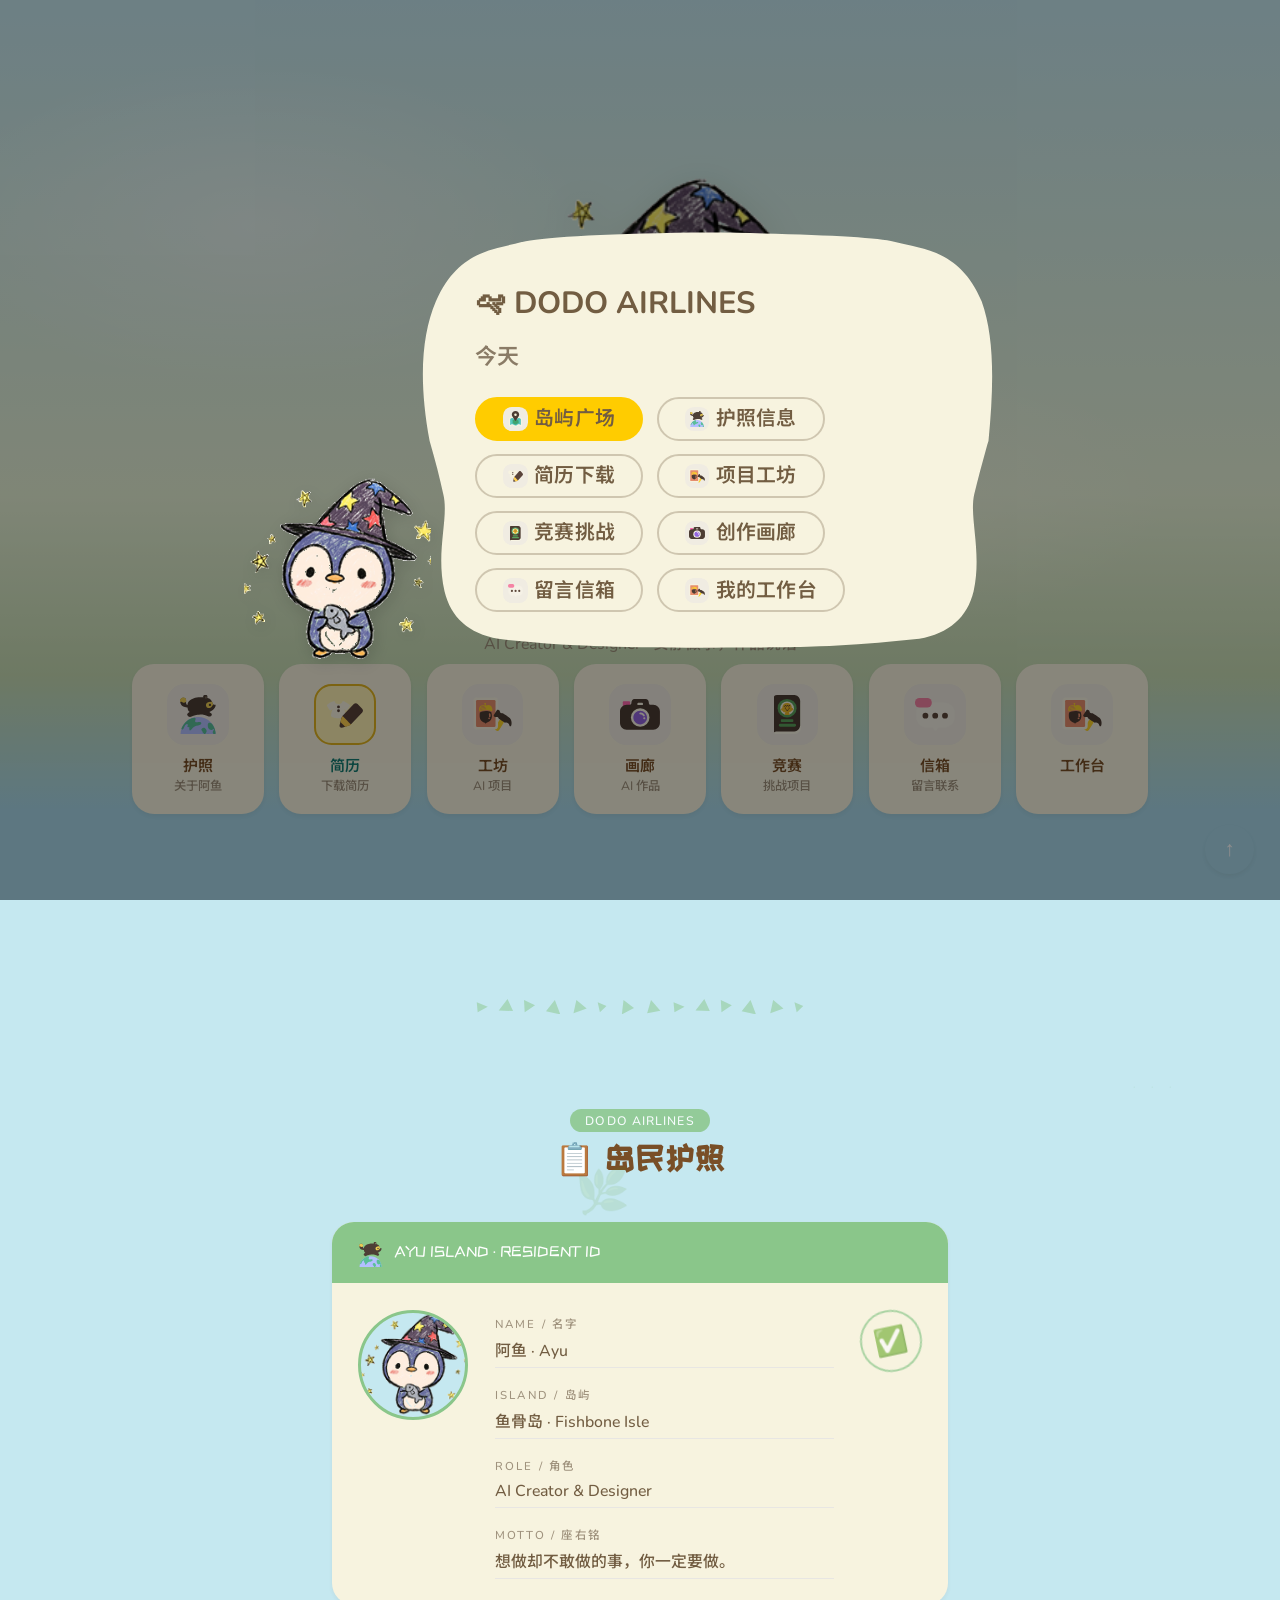
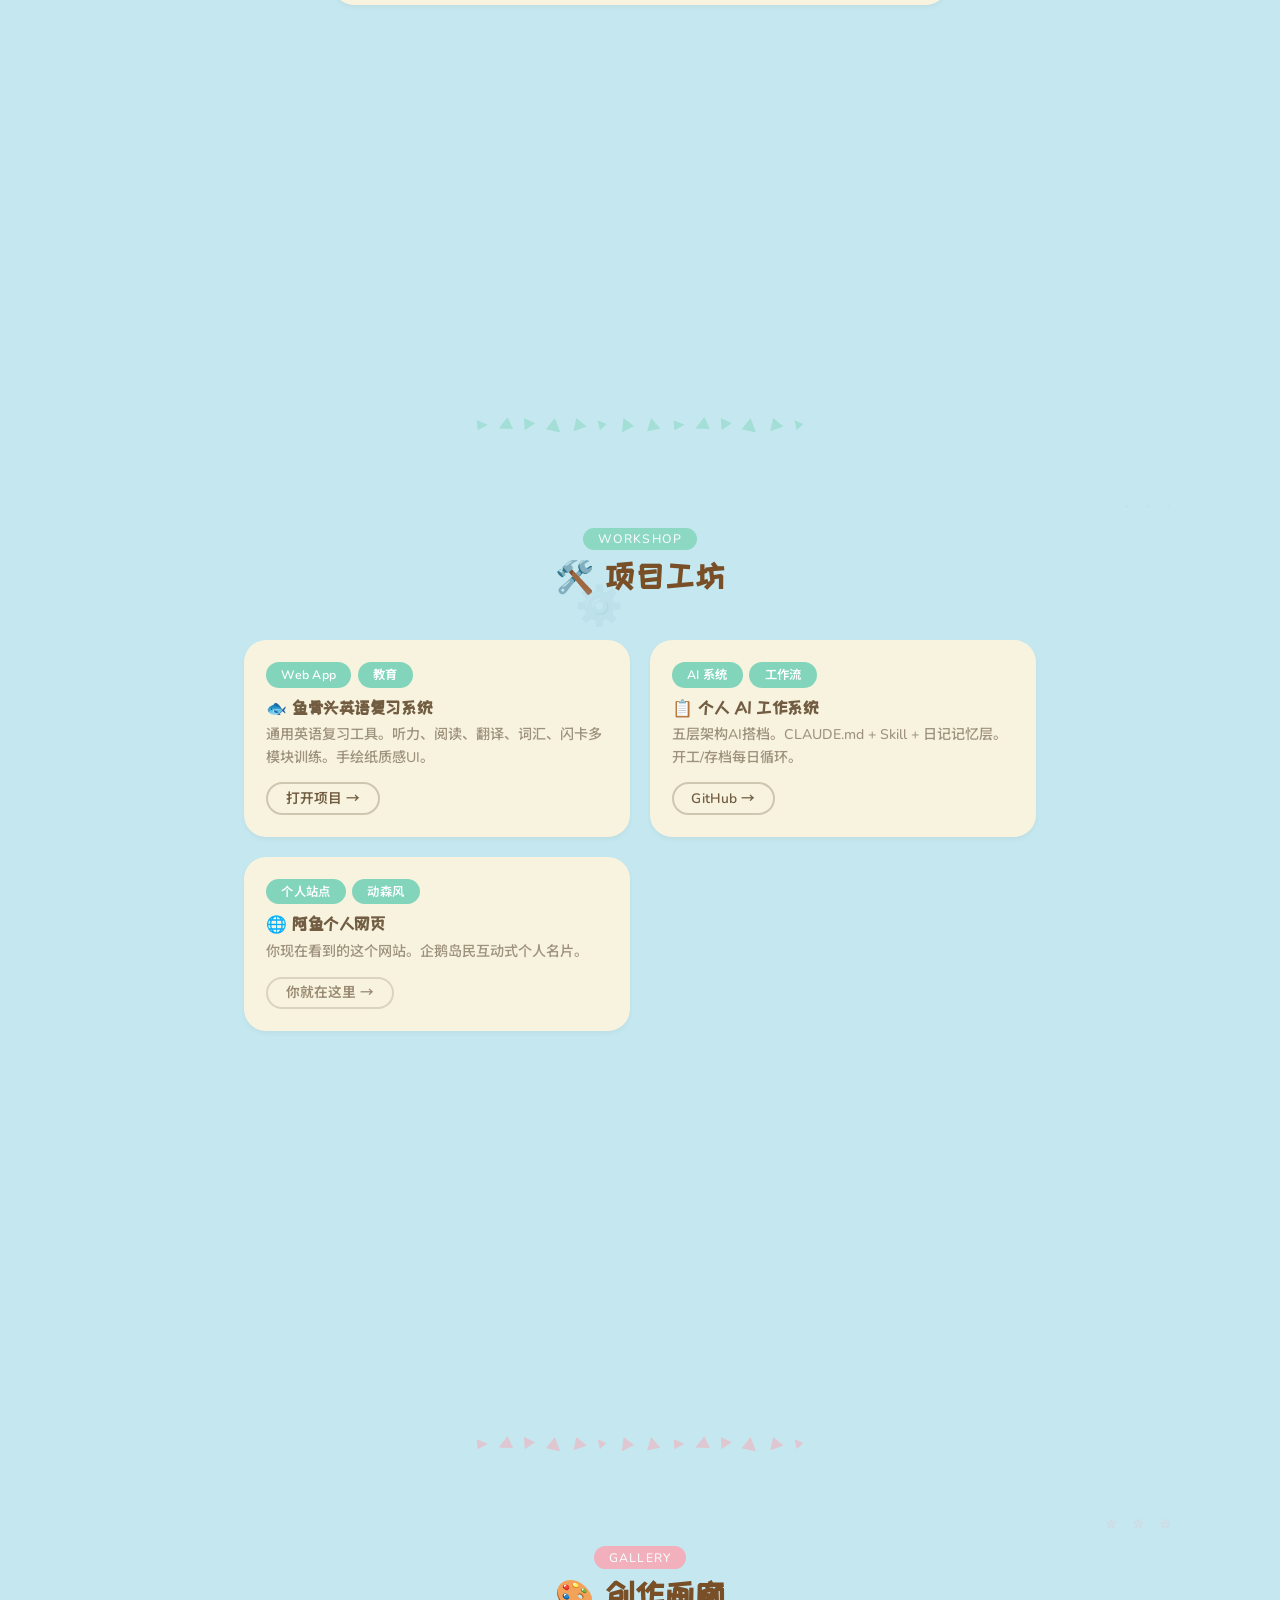
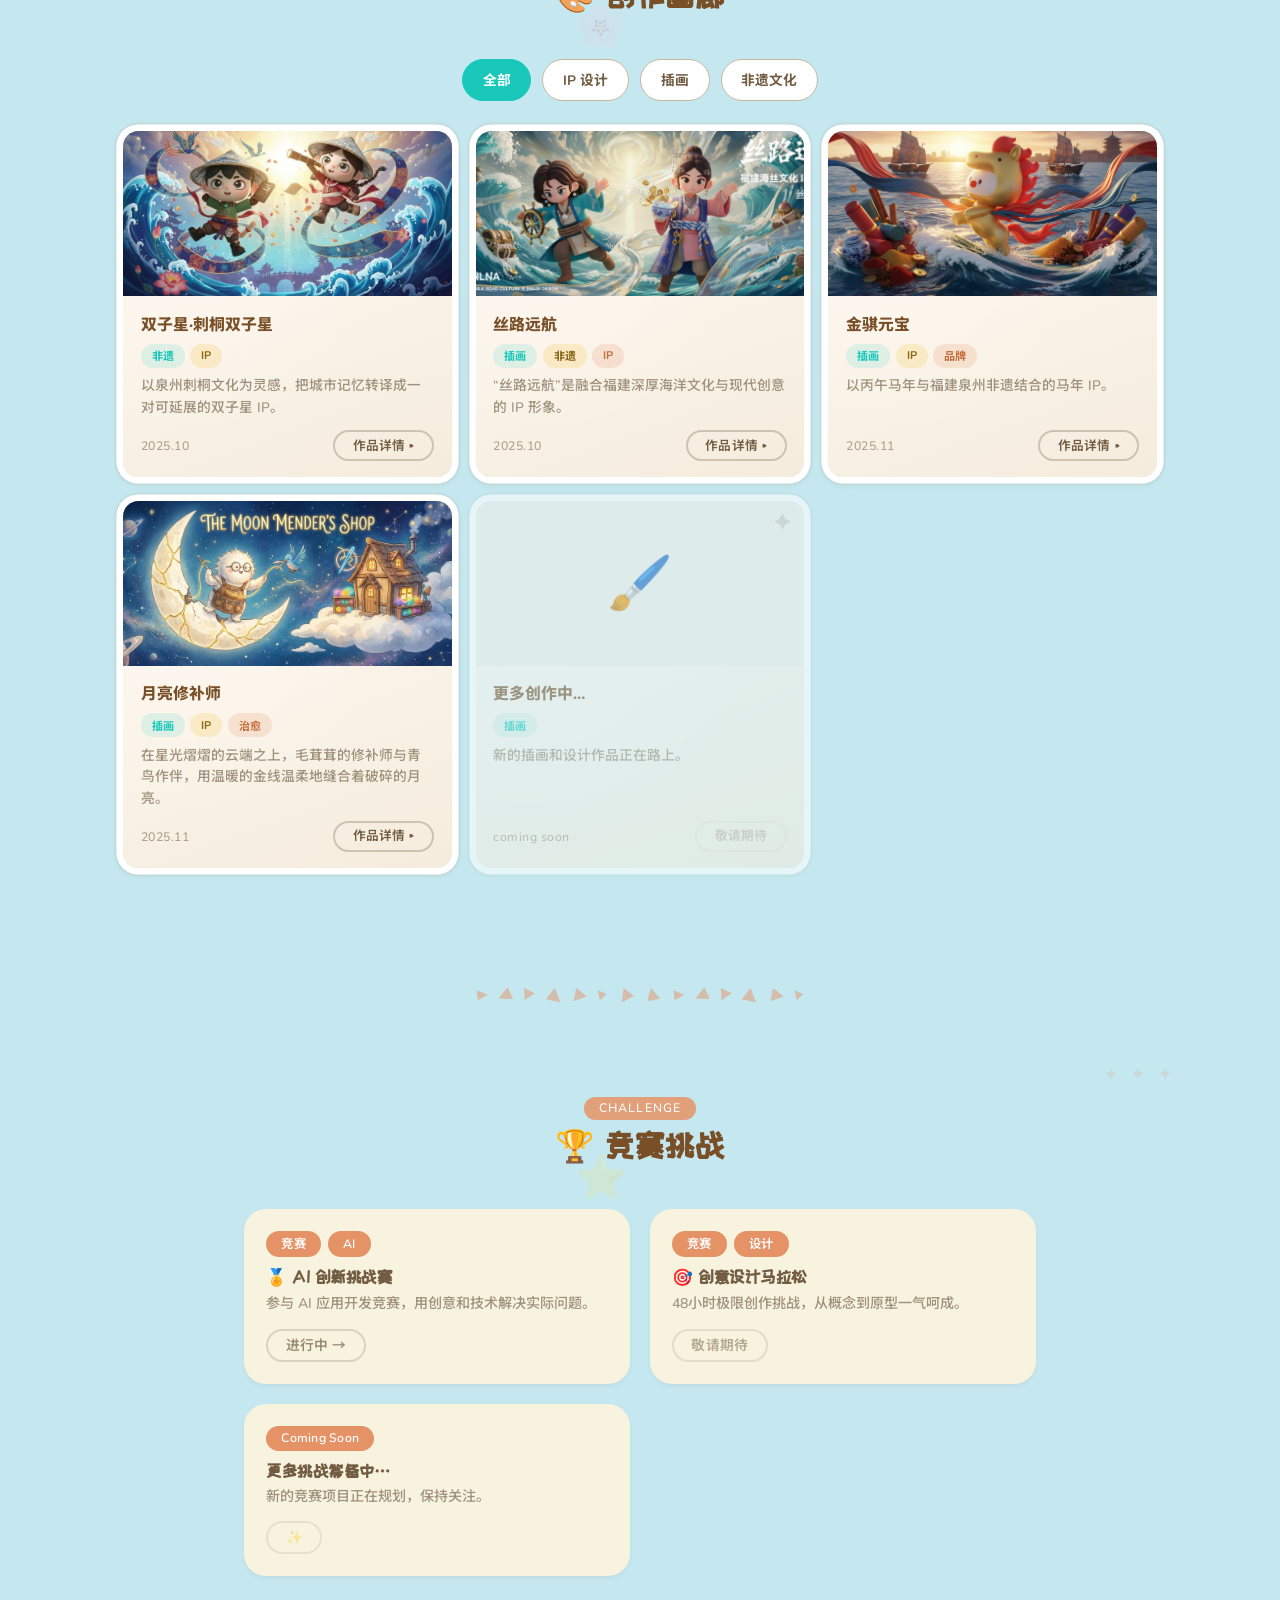
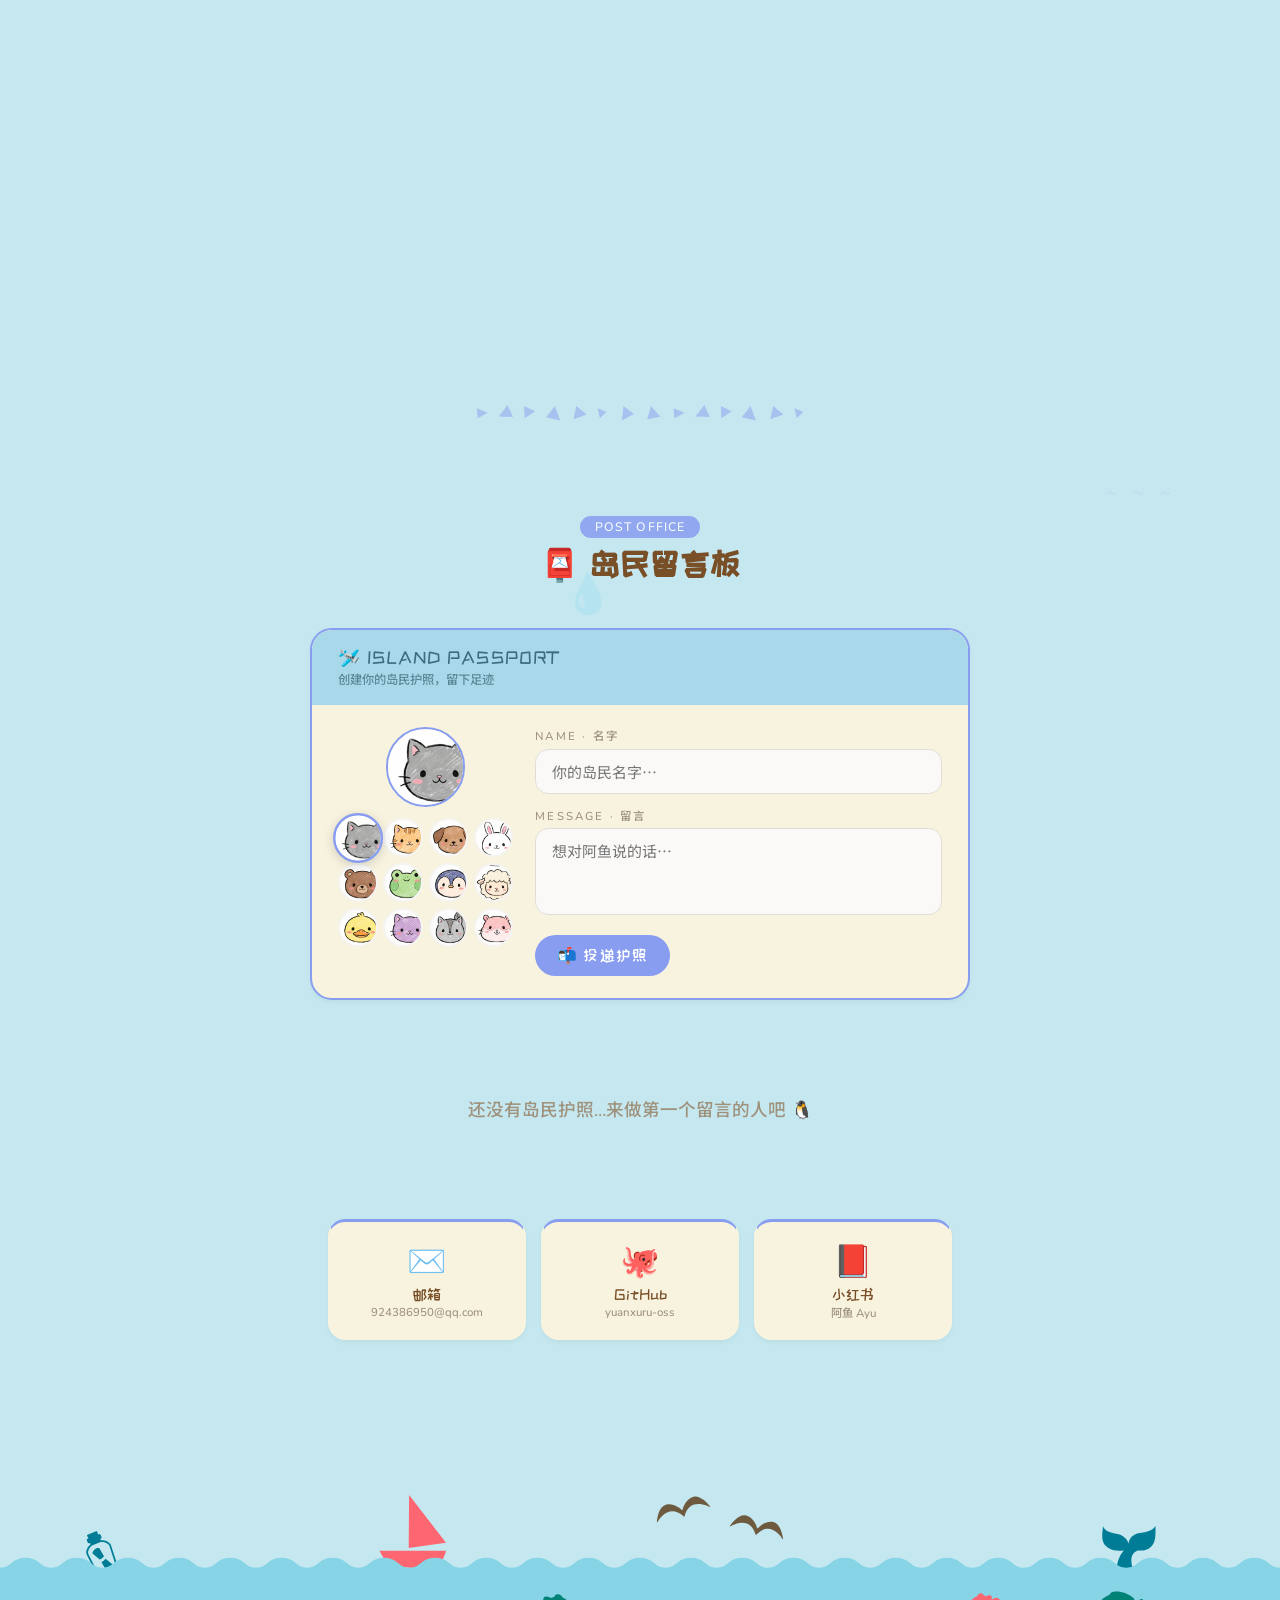
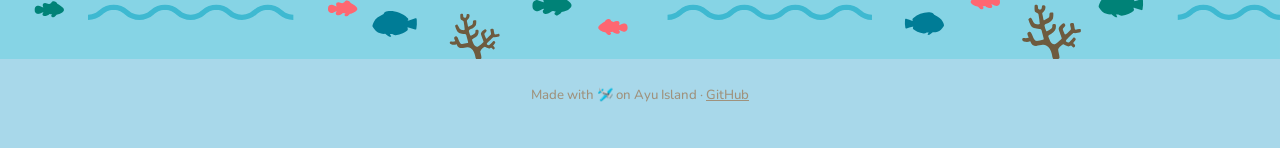
==== commit 2da5a74f: "fix: remove dashboard link underline in entry modal" ====
--- a/ayu-site/index.html
+++ b/ayu-site/index.html
@@ -497,6 +497,11 @@
 .dodo-btn:hover {
   border-color: rgba(114, 93, 66, 0.6);
   background: rgba(114, 93, 66, 0.08);
+}
+.dodo-btn.dodo-btn-dashboard,
+.dodo-btn.dodo-btn-dashboard:hover,
+.dodo-btn.dodo-btn-dashboard:focus {
+  text-decoration: none;
 }
 
 /* Primary confirm-style button (yellow, per Modal spec) */
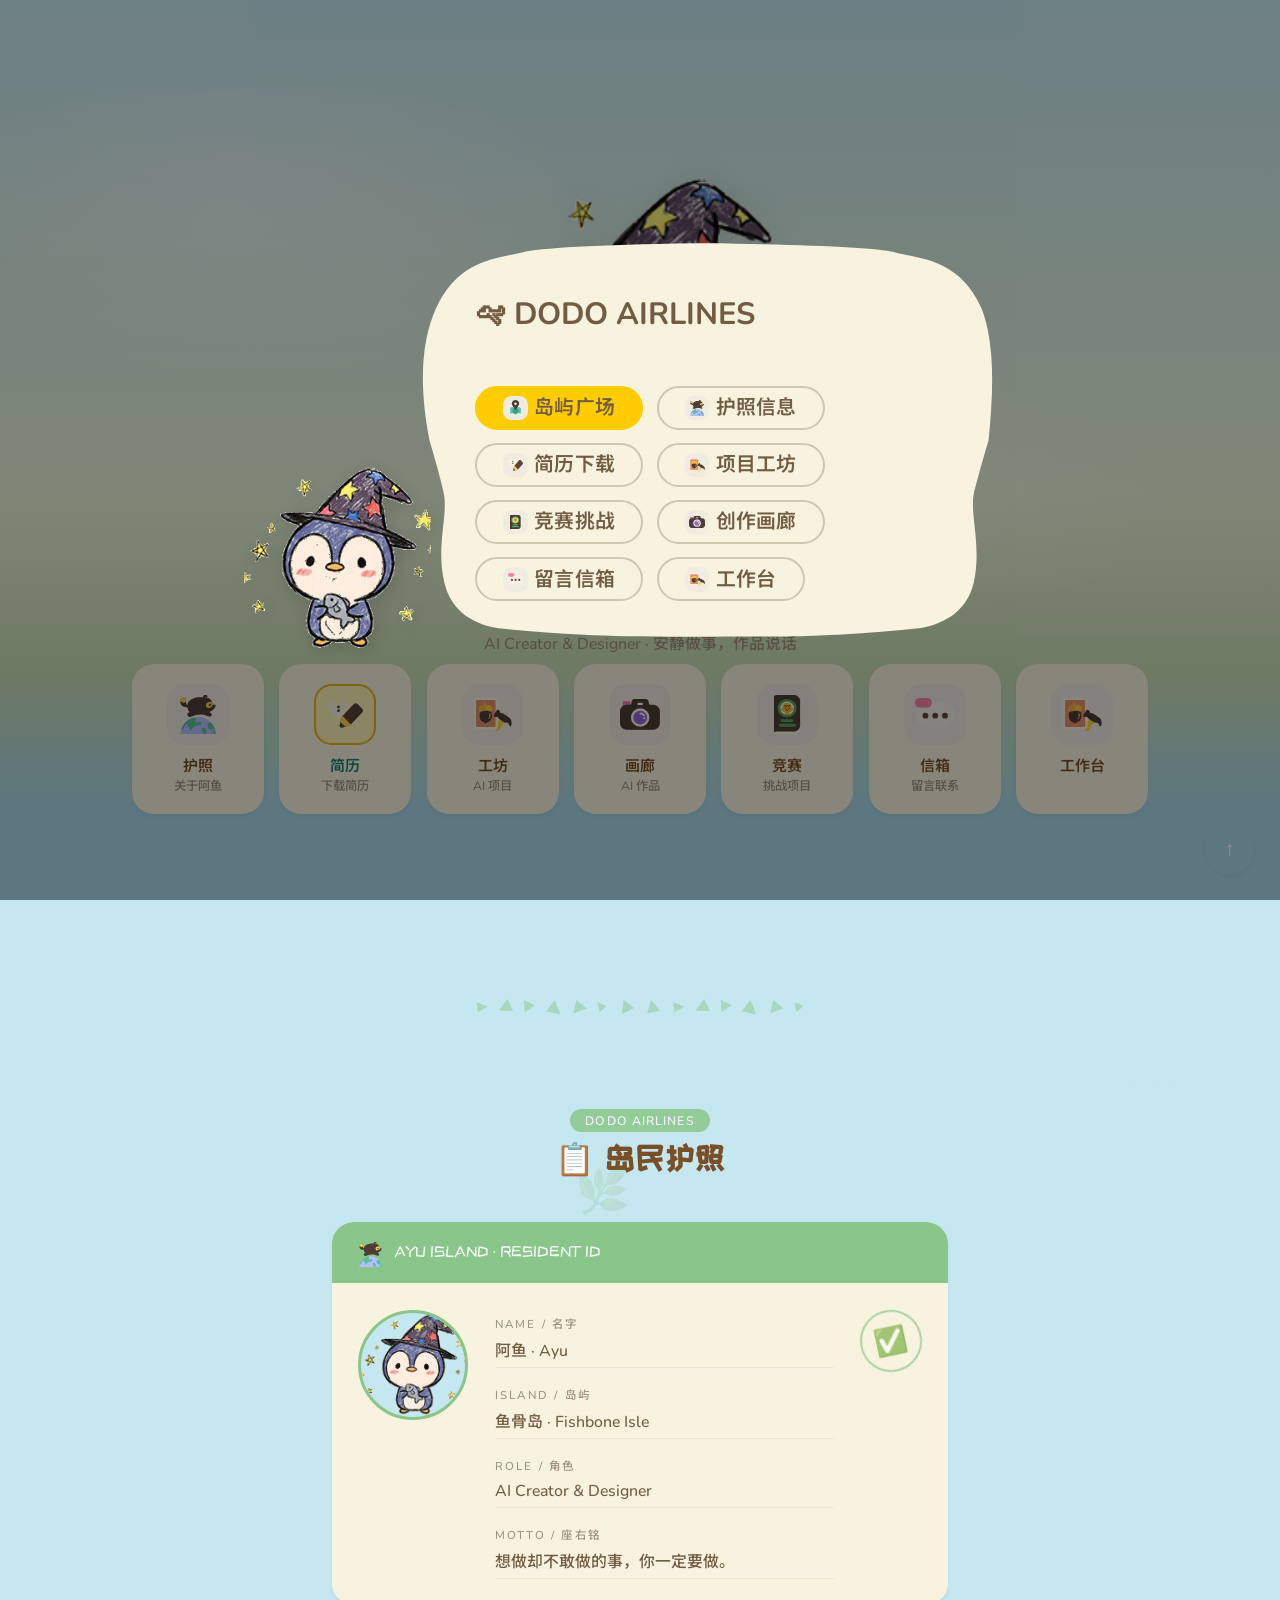
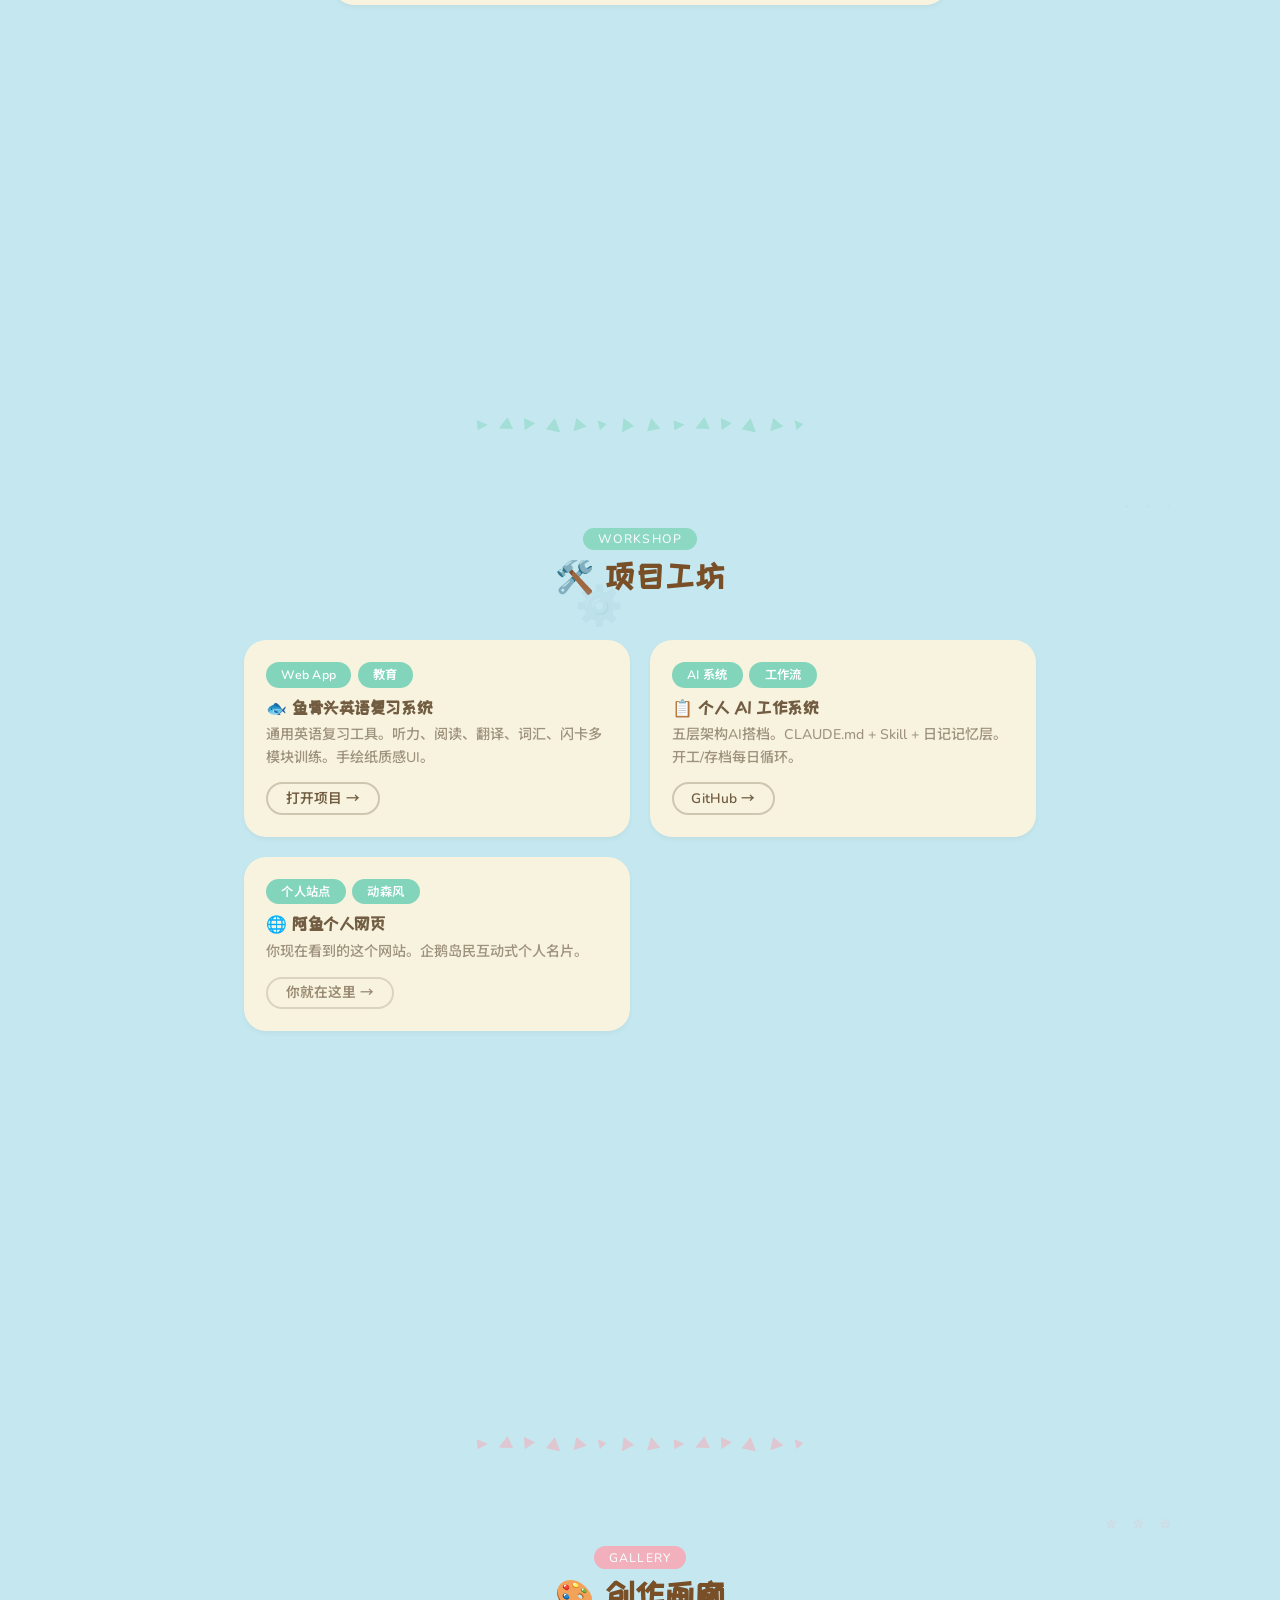
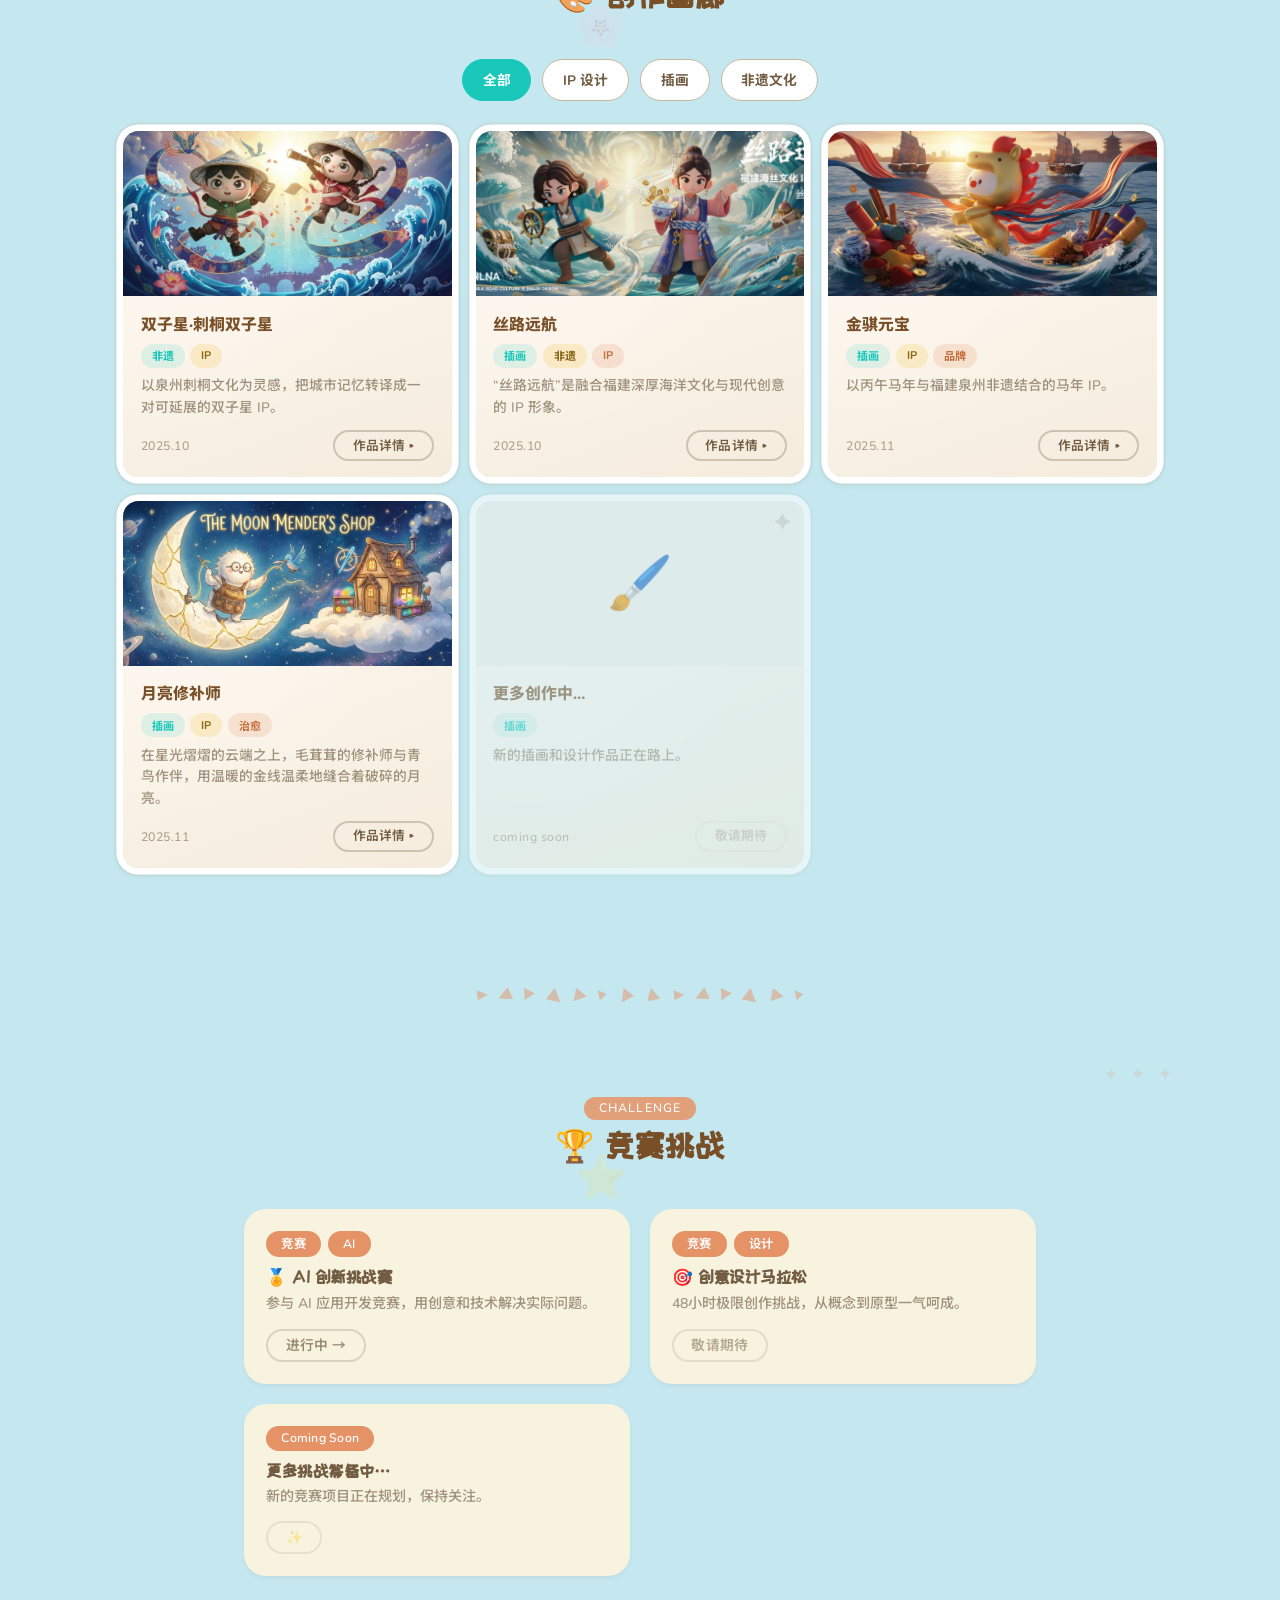
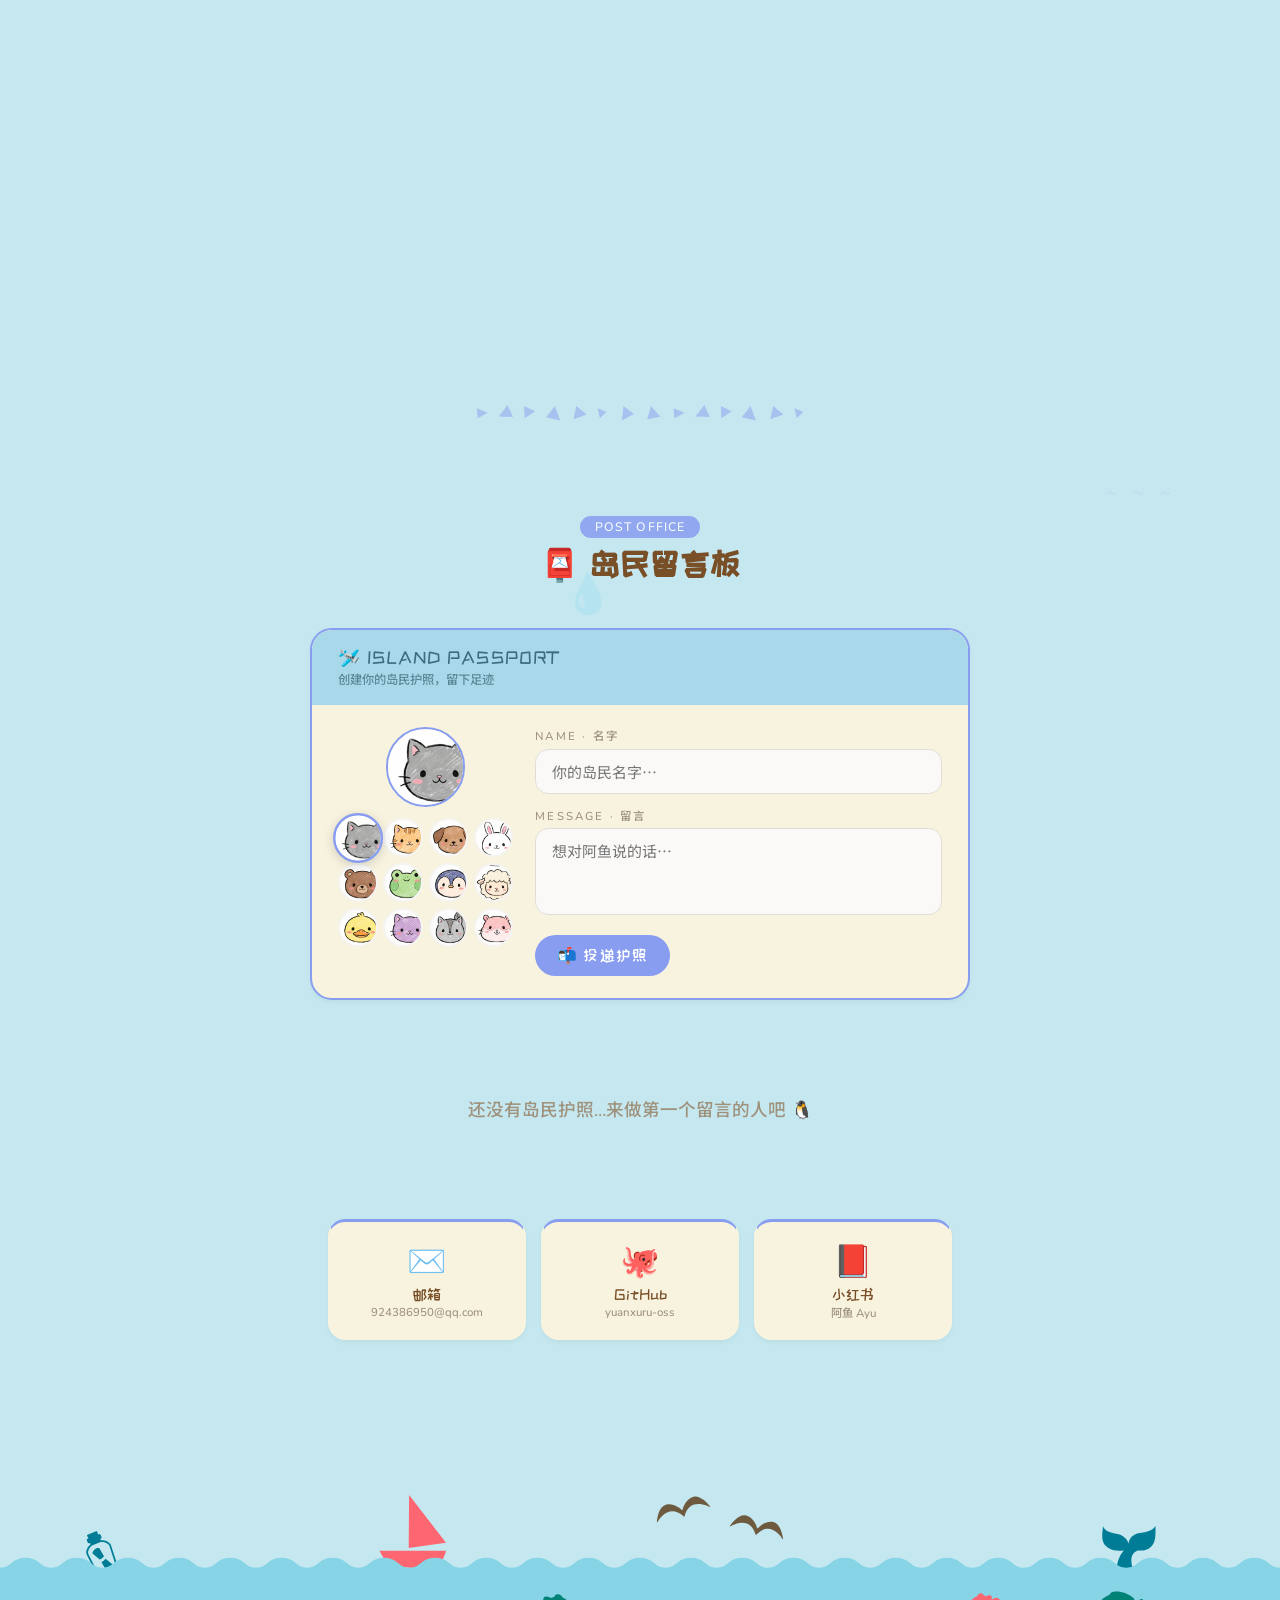
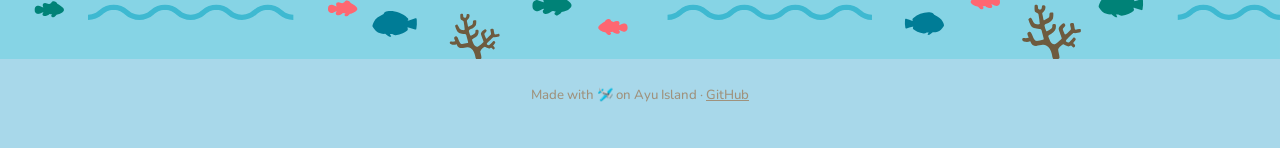
==== commit 56c363cb: "fix: shorten dashboard entry label" ====
--- a/ayu-site/index.html
+++ b/ayu-site/index.html
@@ -1759,7 +1759,7 @@
           <button class="dodo-btn" data-target="competitions"><span class="db-icon"><img src="icons/icon-variant.svg" alt=""></span>竞赛挑战</button>
           <button class="dodo-btn" data-target="works"><span class="db-icon"><img src="icons/icon-camera.svg" alt=""></span>创作画廊</button>
           <button class="dodo-btn" data-target="contact"><span class="db-icon"><img src="icons/icon-chat.svg" alt=""></span>留言信箱</button>
-          <a class="dodo-btn dodo-btn-dashboard" href="dashboard.html"><span class="db-icon"><img src="icons/icon-diy.svg" alt=""></span>我的工作台</a>
+          <a class="dodo-btn dodo-btn-dashboard" href="dashboard.html"><span class="db-icon"><img src="icons/icon-diy.svg" alt=""></span>工作台</a>
         </div>
       </div>
     </div>
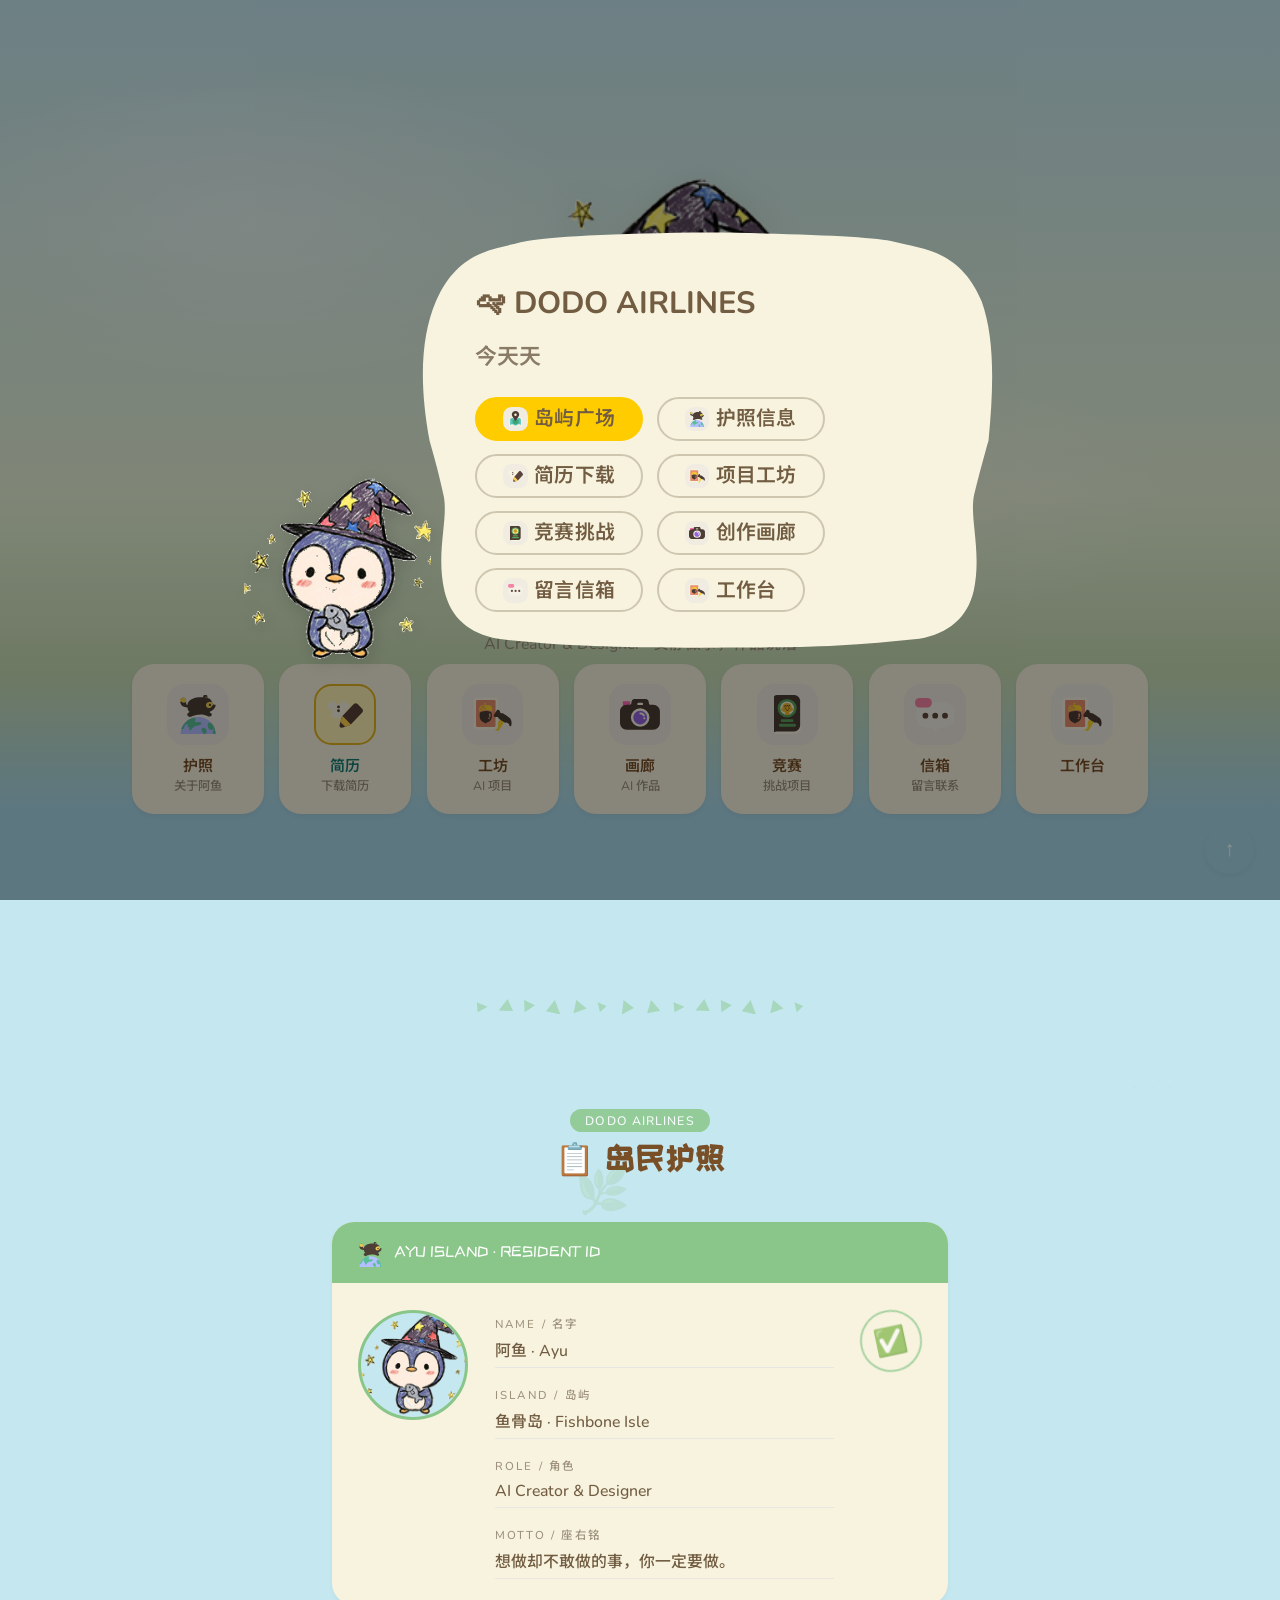
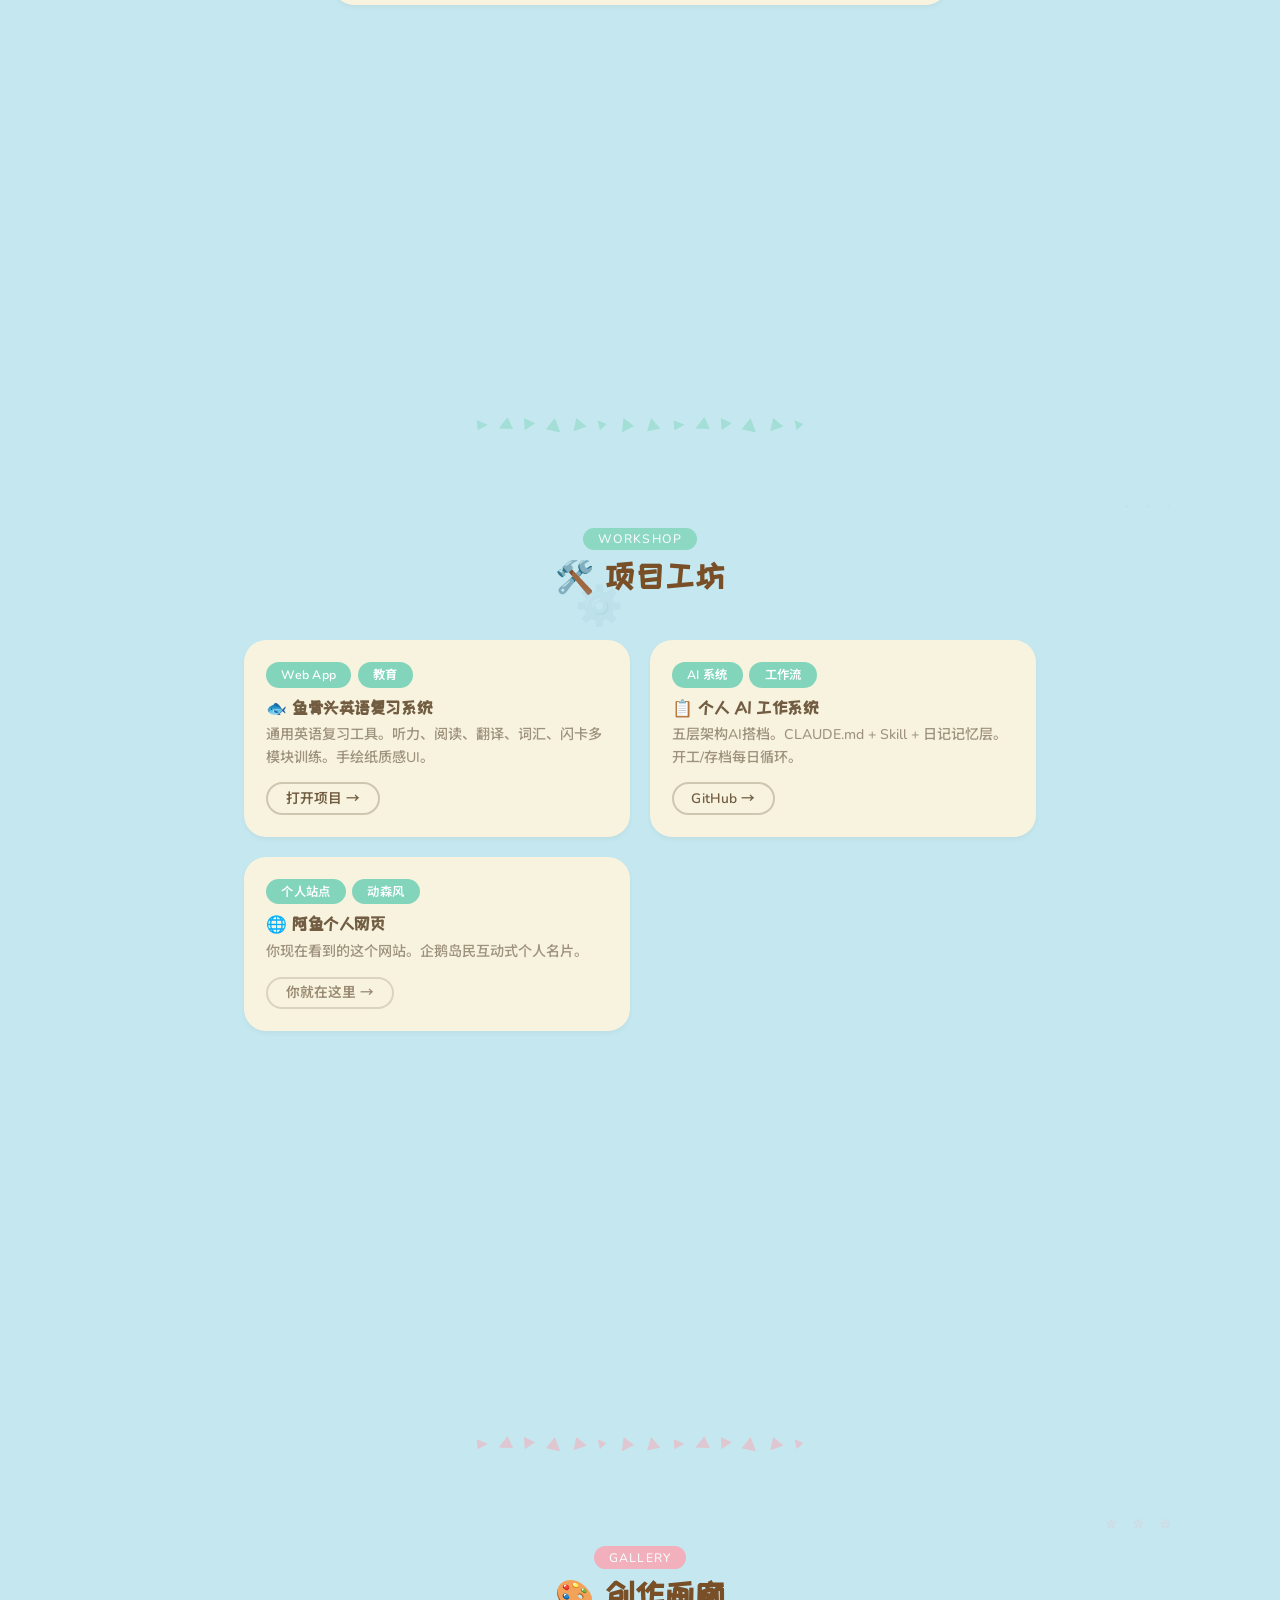
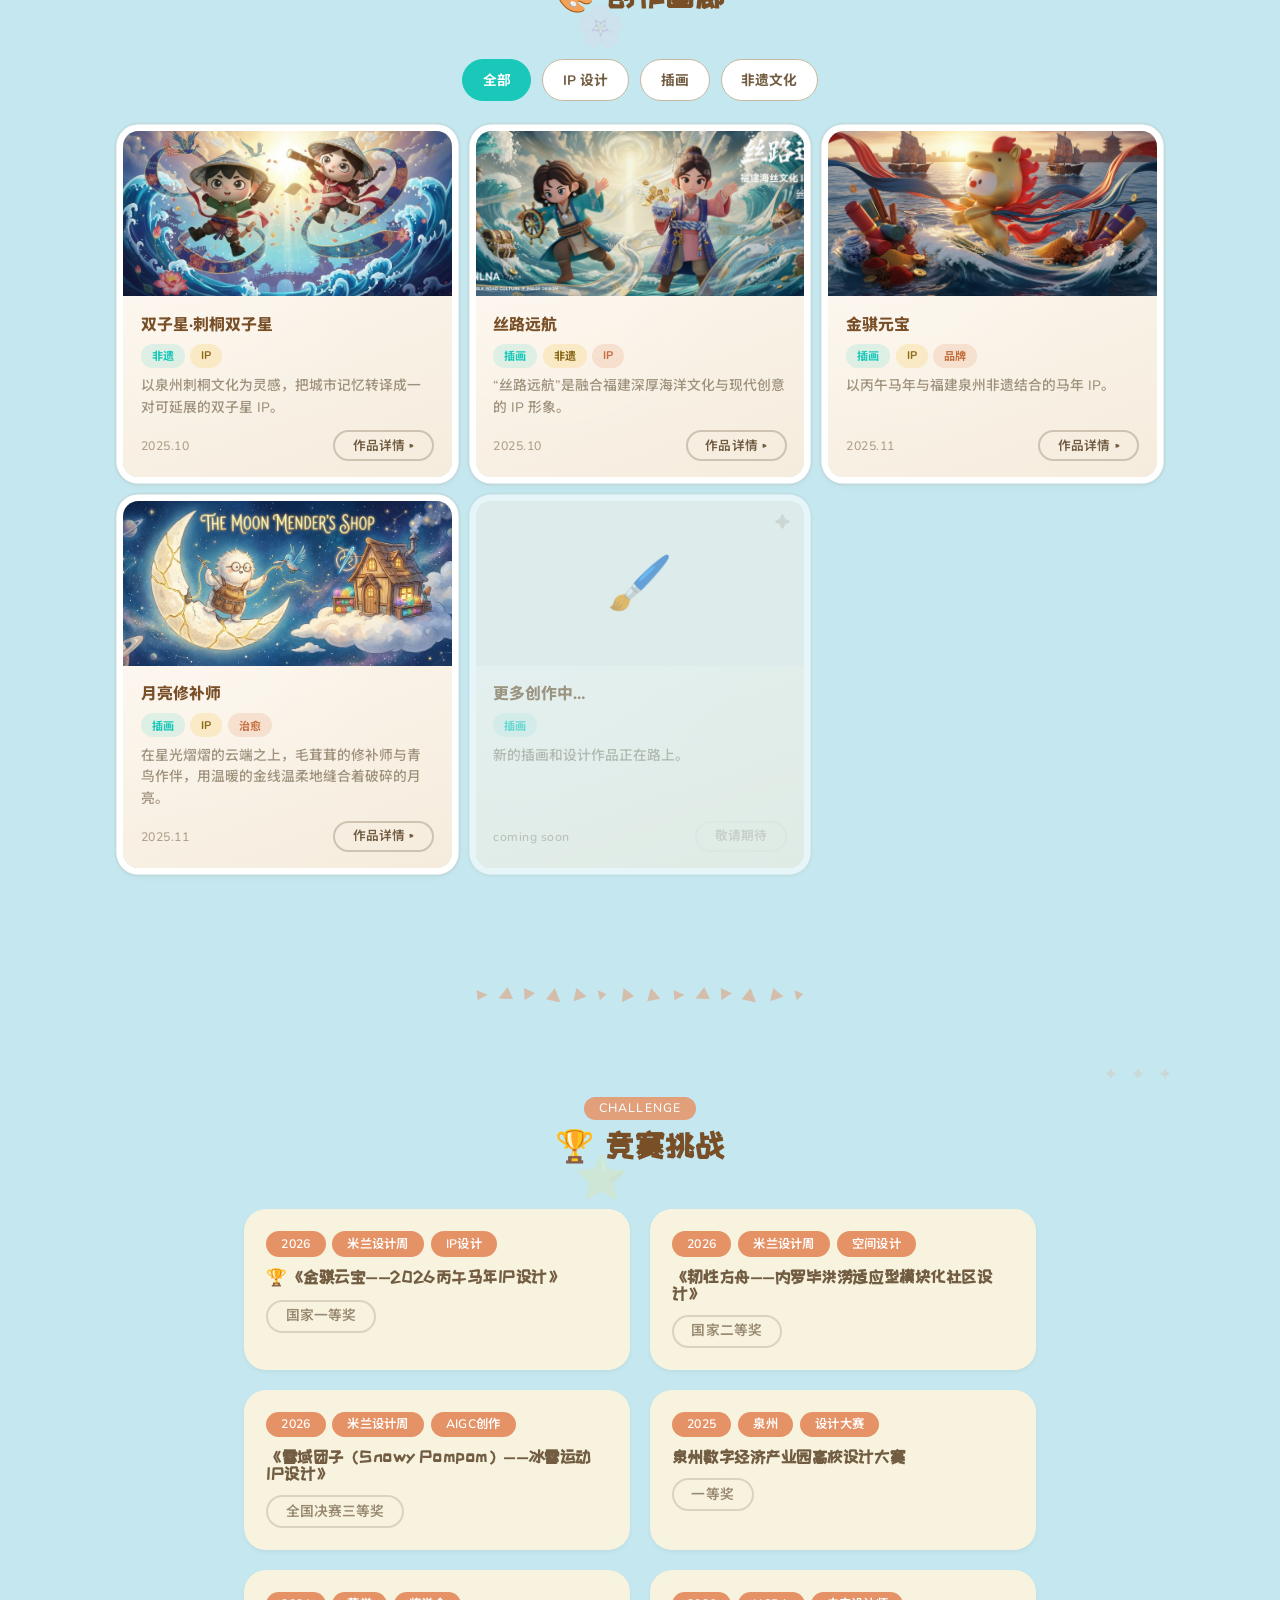
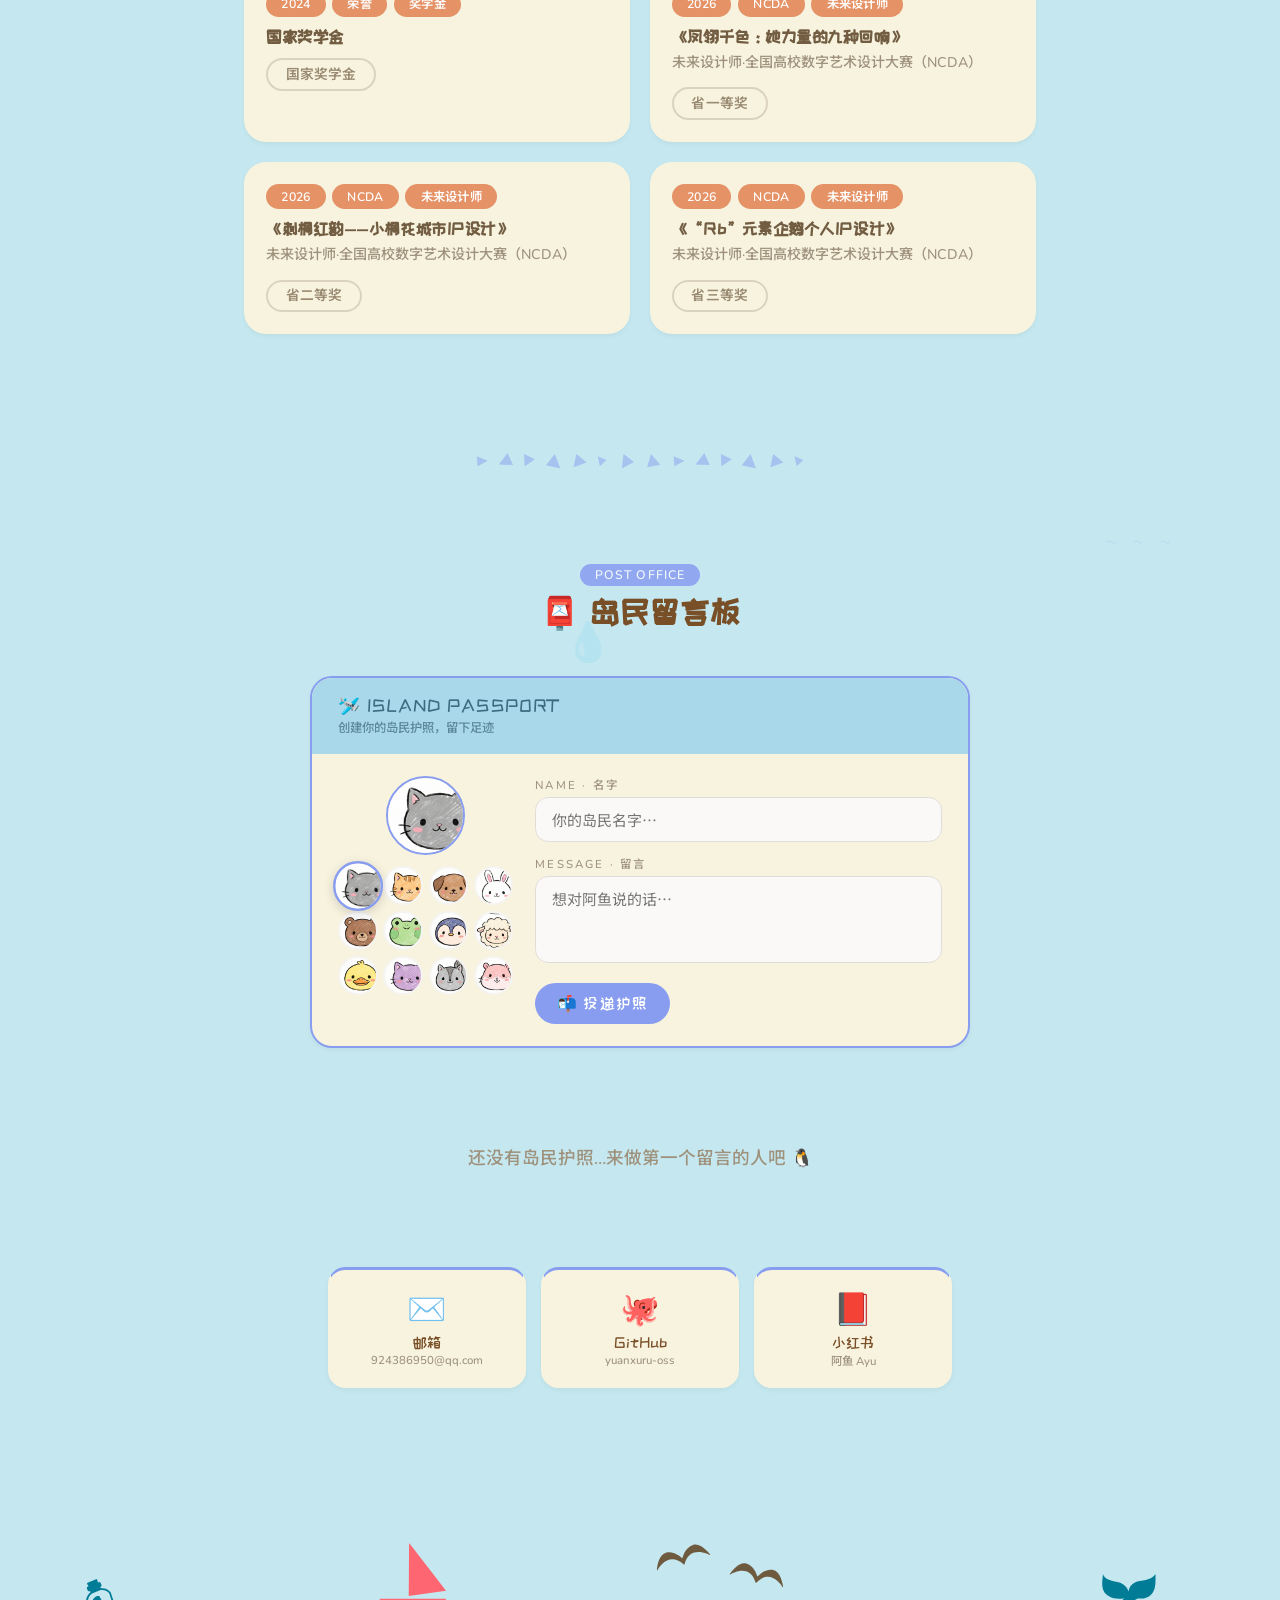
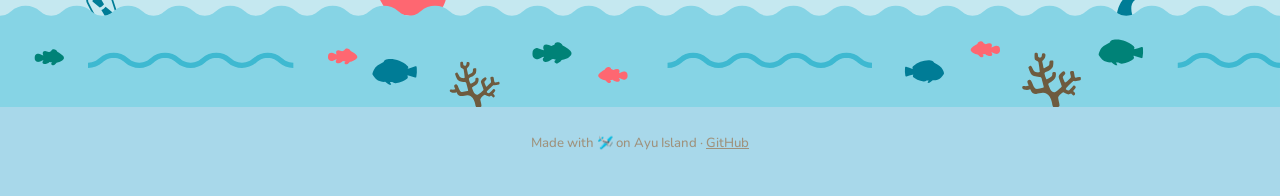
==== commit 03daddc9: "Refresh published island highlights" ====
--- a/ayu-site/index.html
+++ b/ayu-site/index.html
@@ -2154,7 +2154,7 @@
 
 function seedSiteData(callback) {
   var xhr = new XMLHttpRequest();
-  xhr.open('GET', 'site-data.json', true);
+  xhr.open('GET', 'site-data.json?updated=' + Date.now(), true);
   xhr.onload = function() {
     if (xhr.status === 200 || xhr.status === 0) {
       try {
@@ -2170,6 +2170,23 @@
     callback(null);
   };
   xhr.onerror = function() { callback(null); };
+  xhr.send();
+}
+
+// Keep published highlights current even when an older list exists in this browser.
+function refreshPublishedHighlights(siteData) {
+  var xhr = new XMLHttpRequest();
+  xhr.open('GET', 'site-data.json?updated=' + Date.now(), true);
+  xhr.onload = function() {
+    if (xhr.status !== 200 && xhr.status !== 0) return;
+    try {
+      var fresh = JSON.parse(xhr.responseText);
+      if (!fresh || !Array.isArray(fresh.competitions)) return;
+      siteData.competitions = fresh.competitions;
+      localStorage.setItem(SITE_DATA_KEY, JSON.stringify(siteData));
+      renderAll(siteData);
+    } catch (e) {}
+  };
   xhr.send();
 }
 
@@ -2876,6 +2893,7 @@
       try { localStorage.setItem(SITE_DATA_KEY, JSON.stringify(data)); } catch (e) {}
     }
     renderAll(data);
+    refreshPublishedHighlights(data);
   } else {
     seedSiteData(function(data) {
       if (data) {
@@ -2884,6 +2902,7 @@
           try { localStorage.setItem(SITE_DATA_KEY, JSON.stringify(data)); } catch (e) {}
         }
         renderAll(data);
+        refreshPublishedHighlights(data);
       }
     });
   }
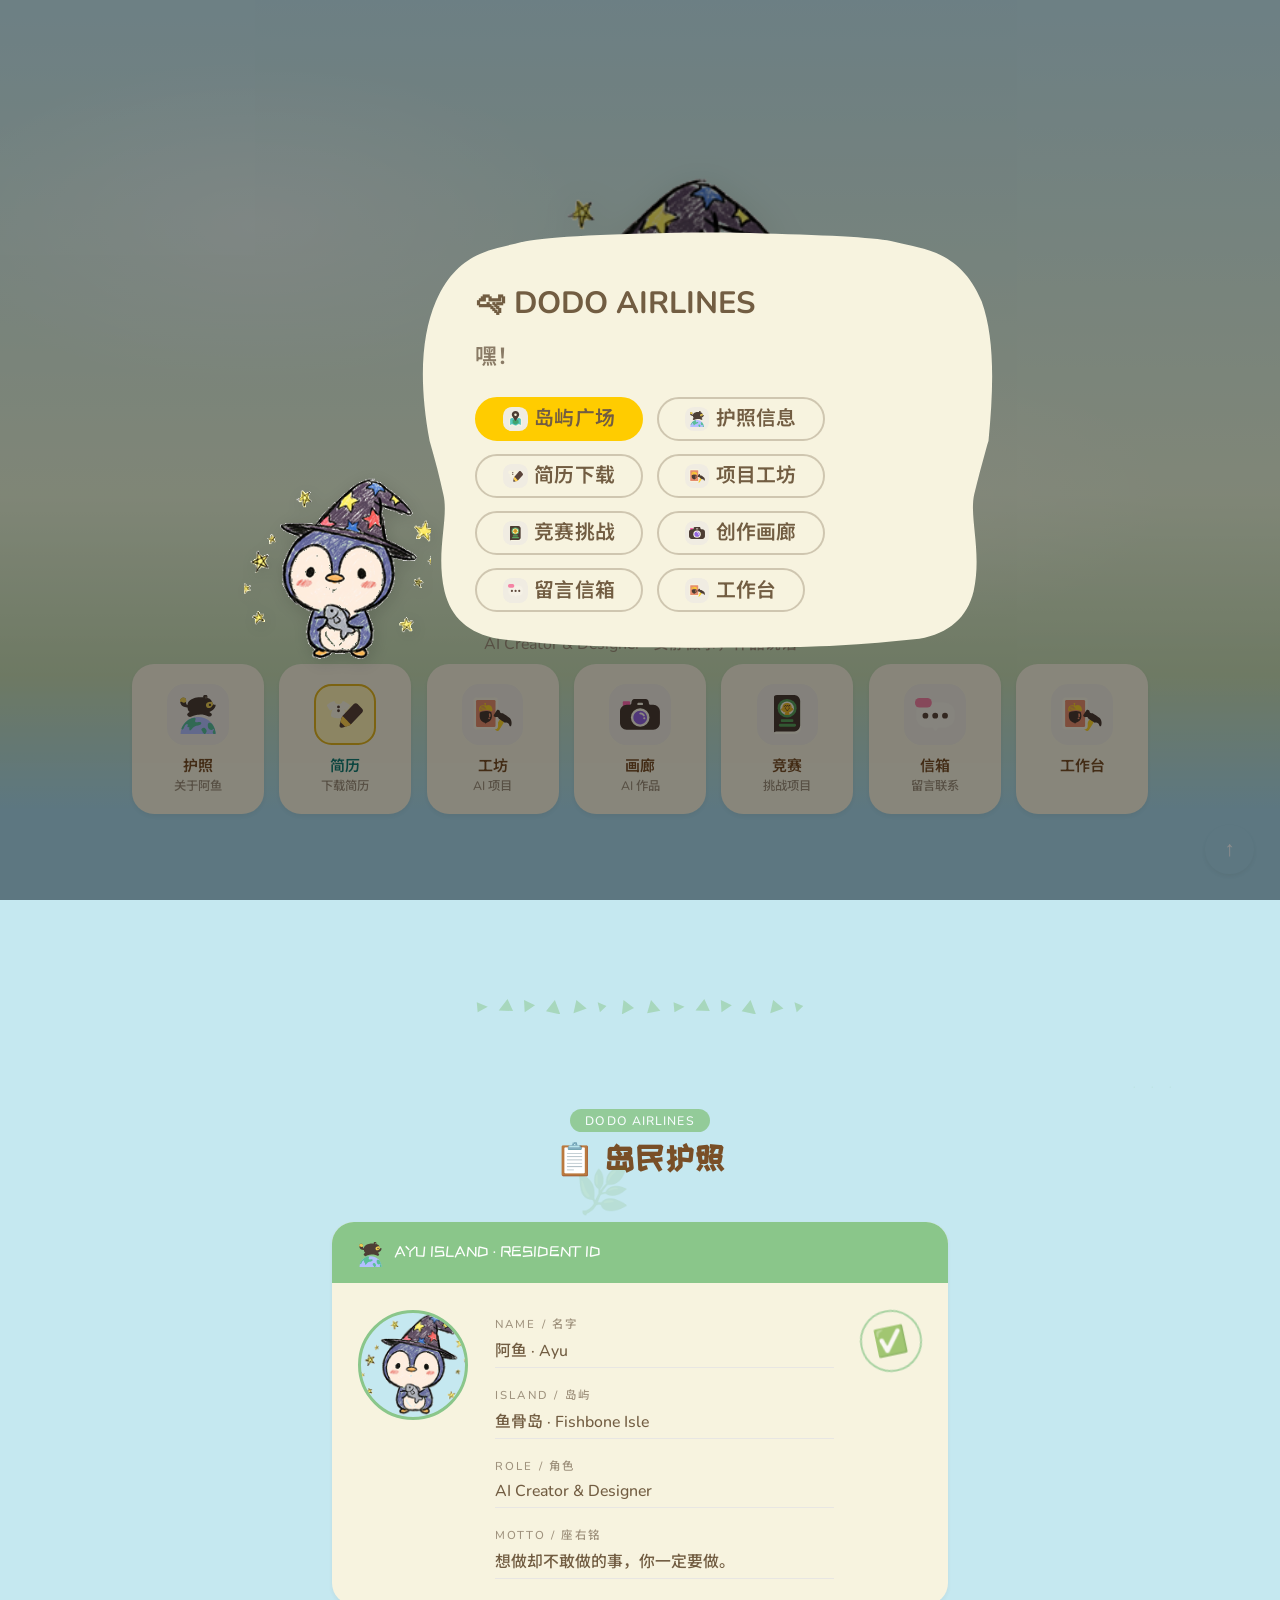
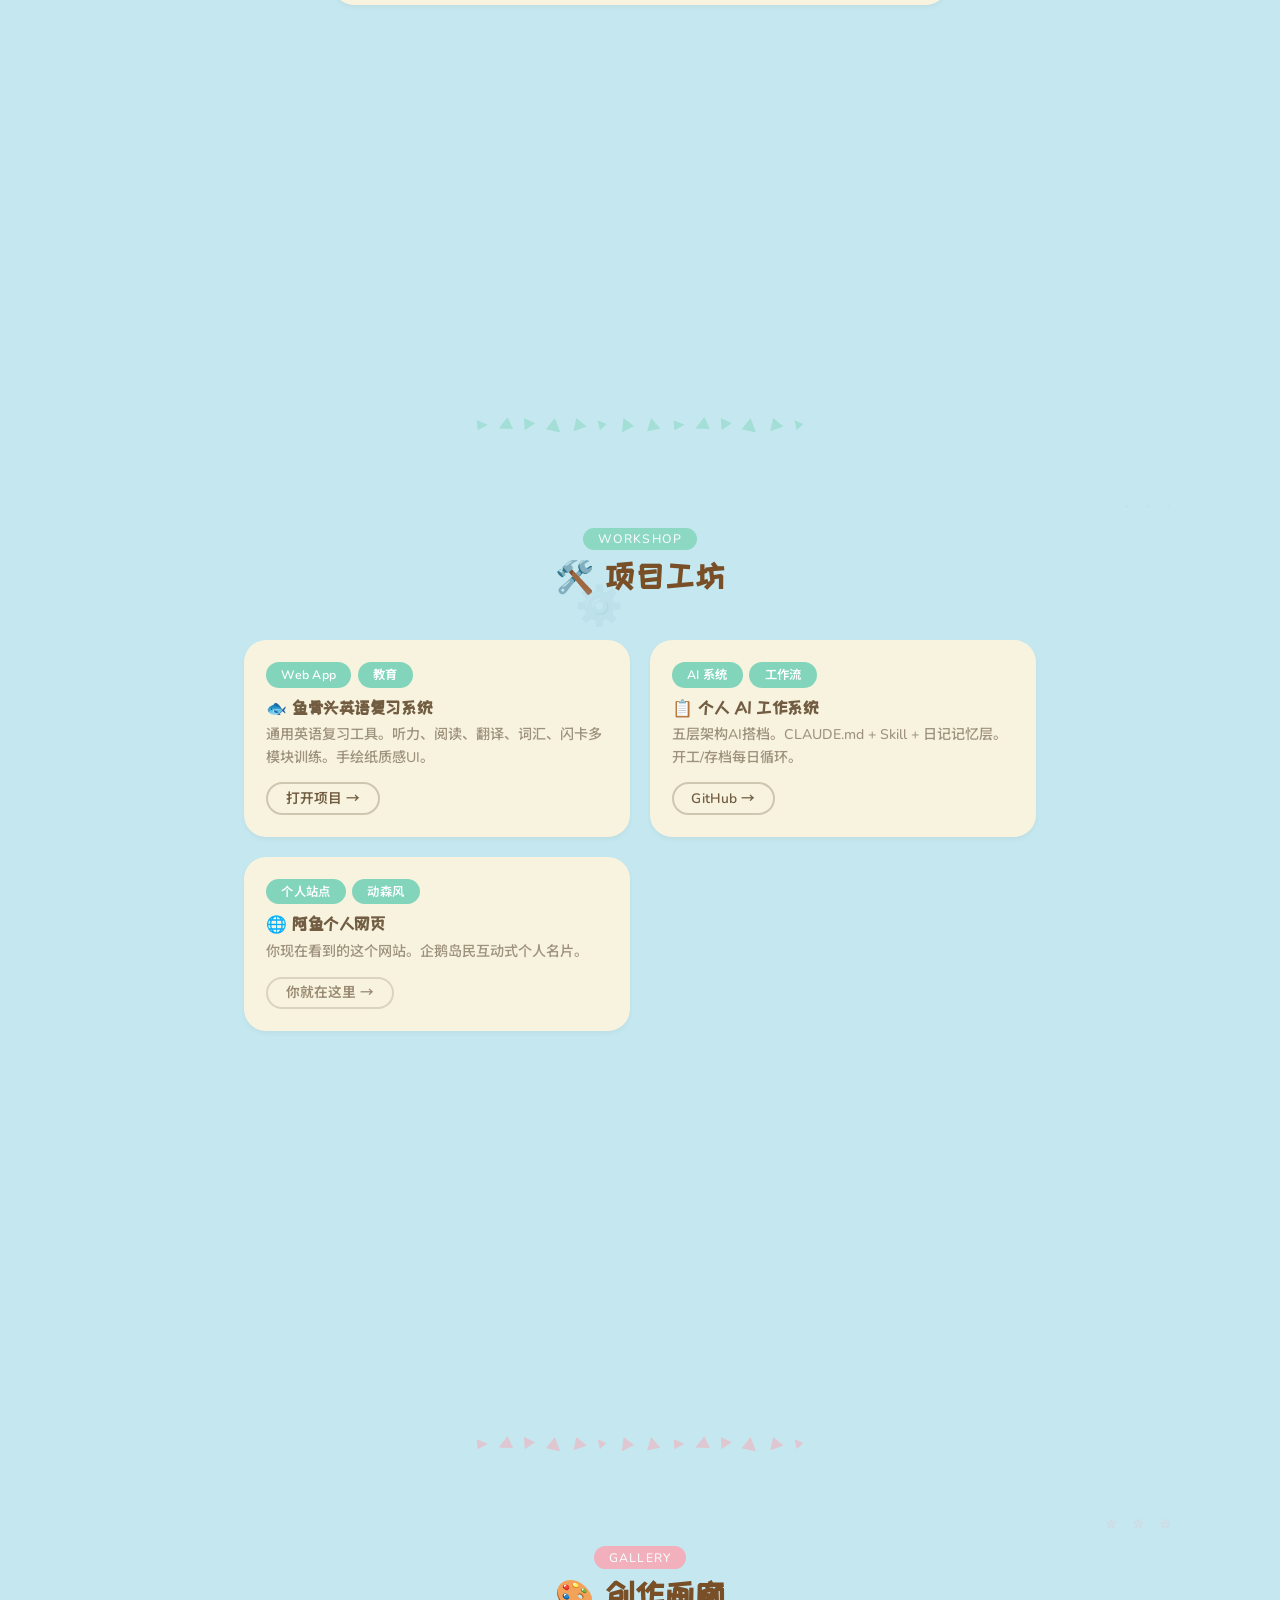
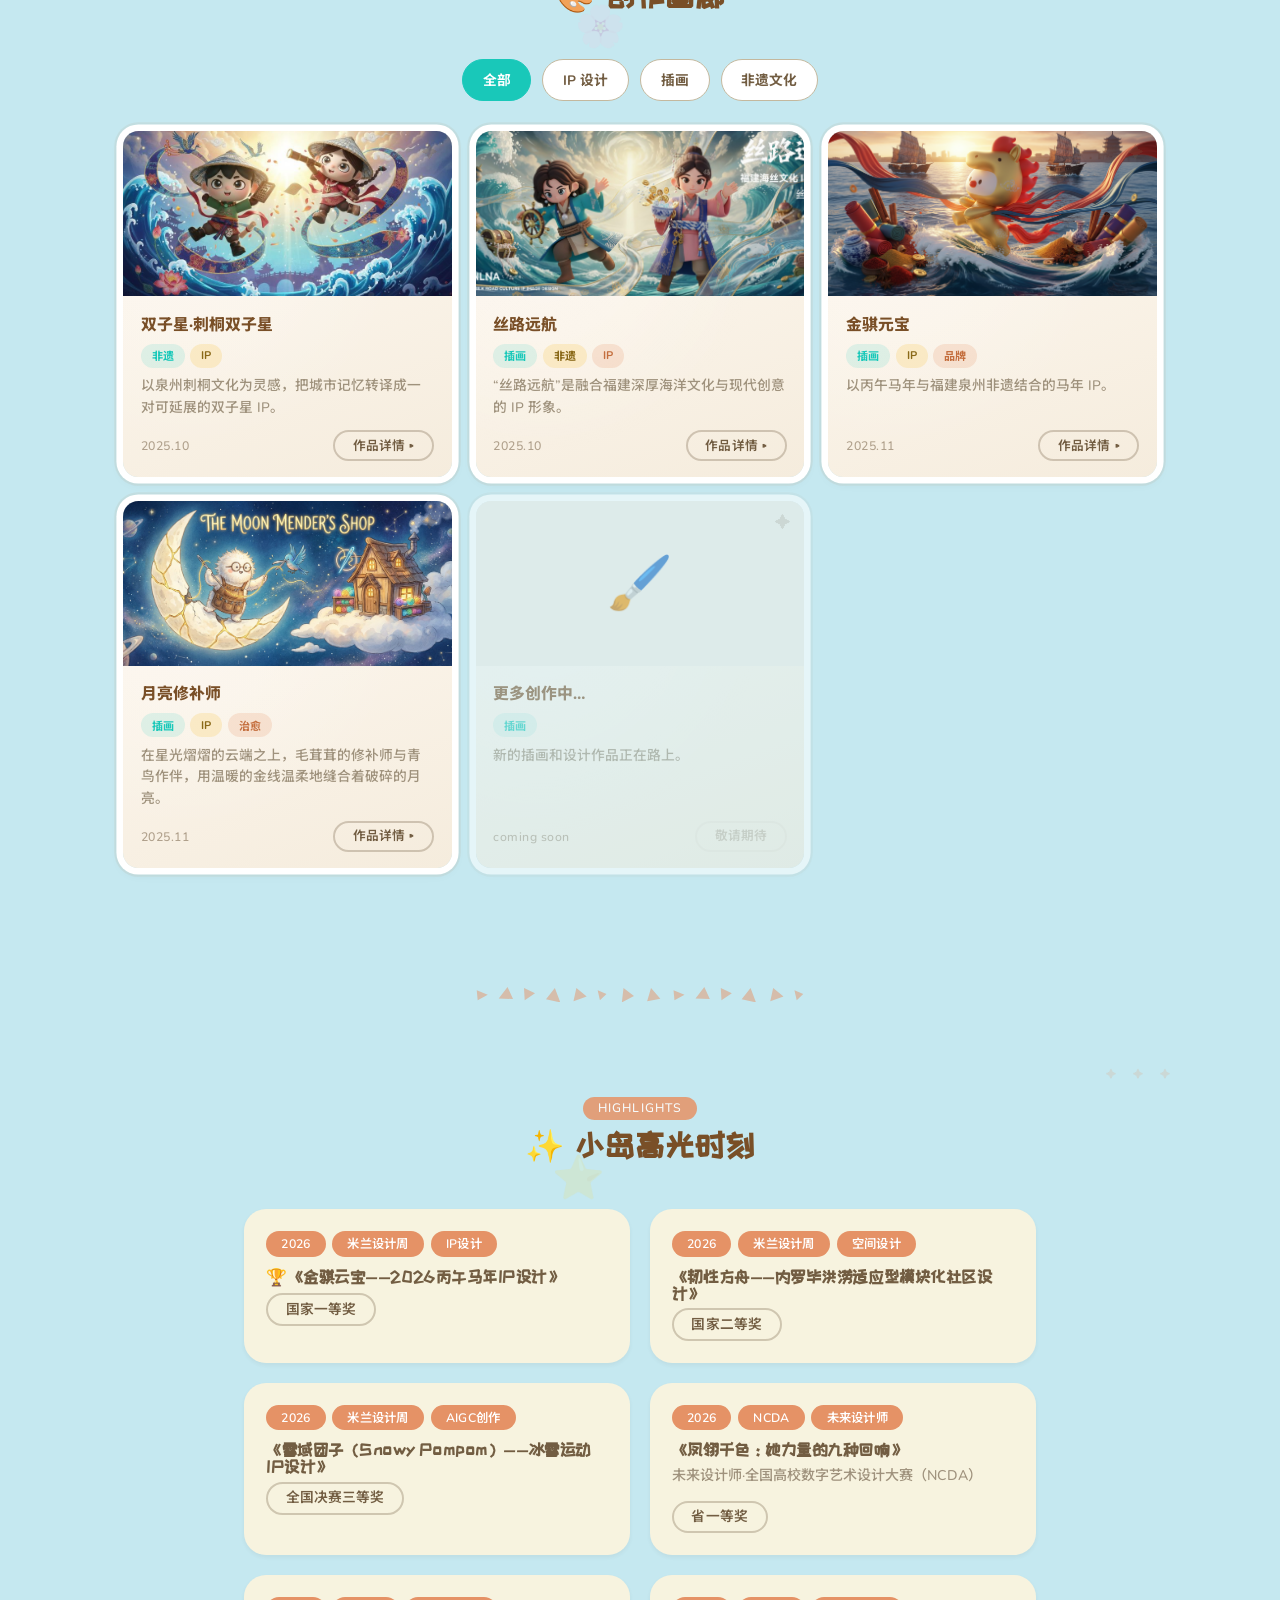
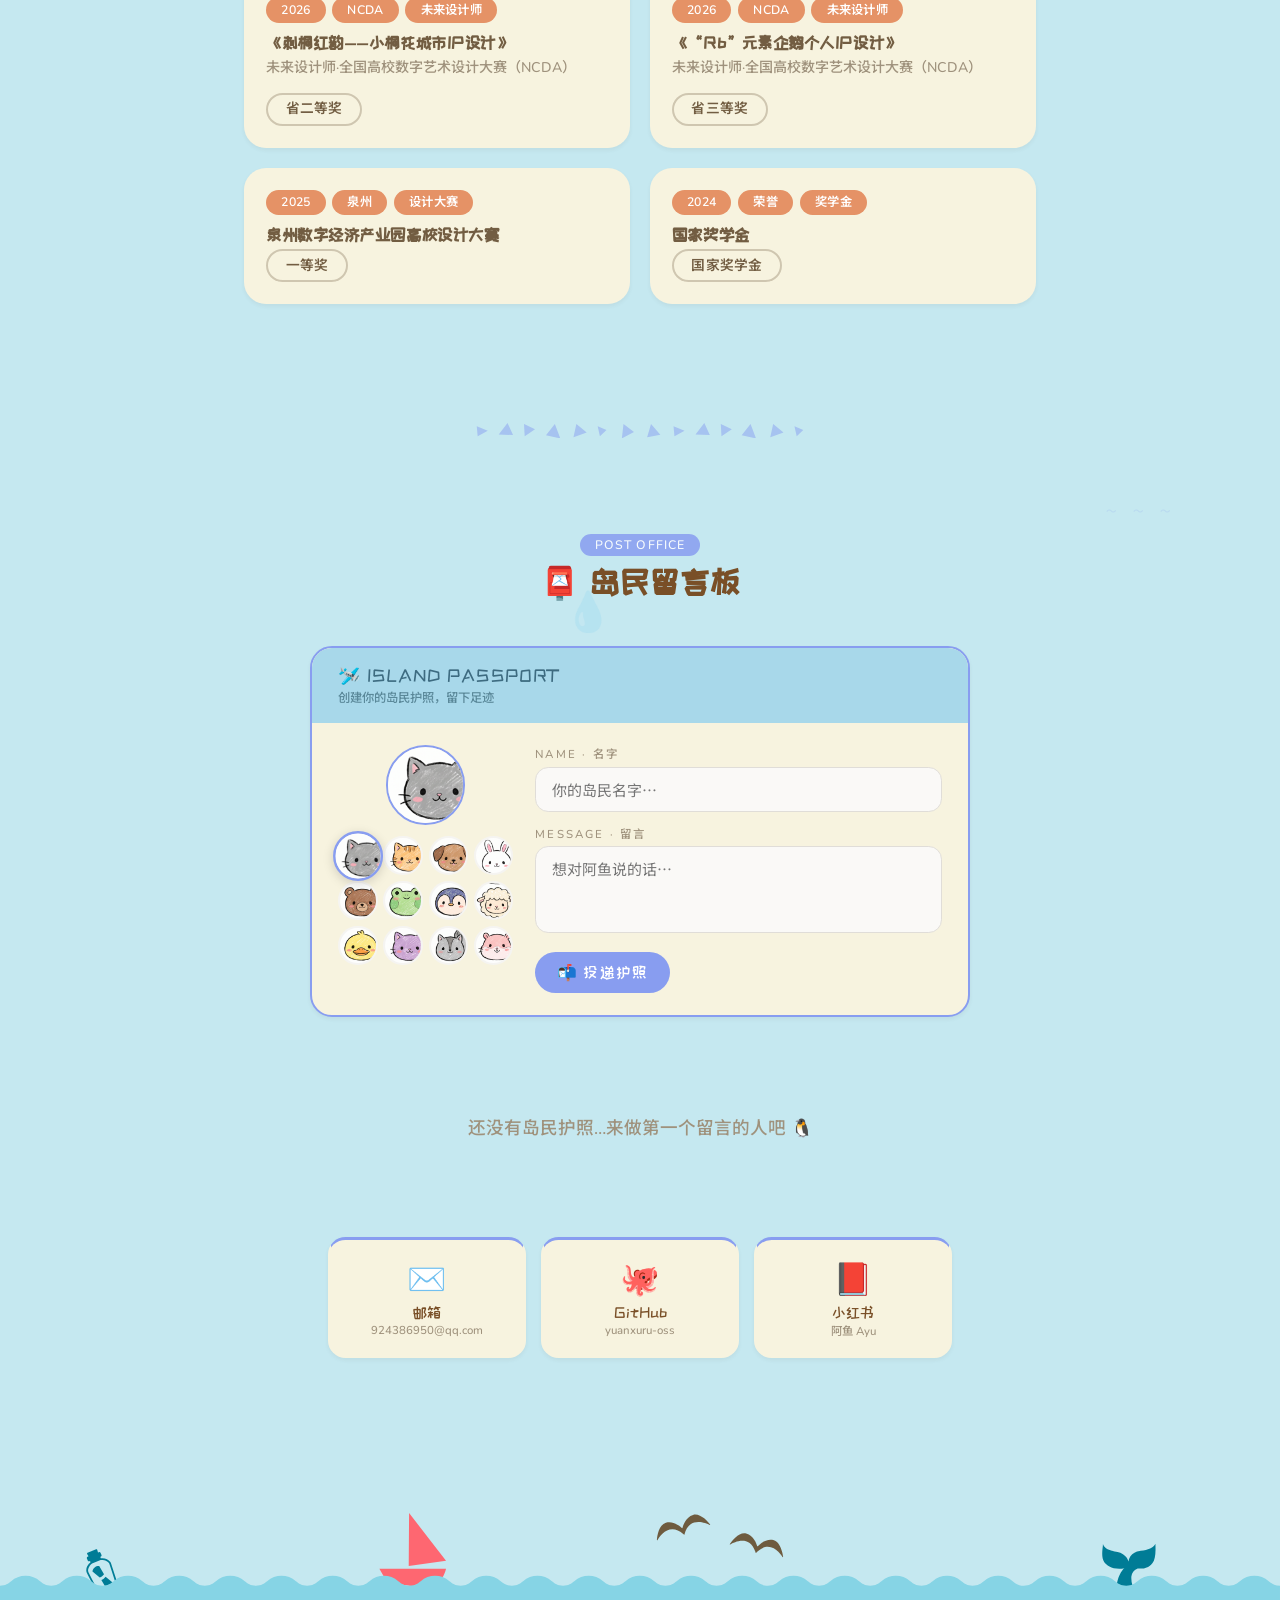
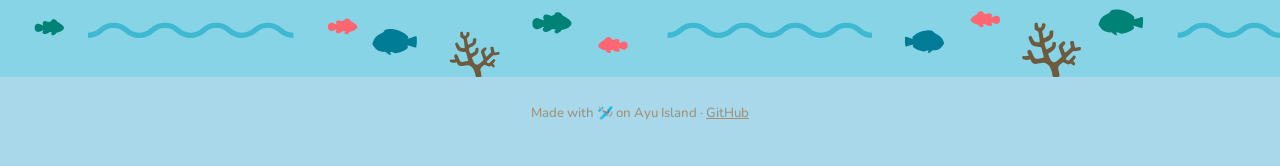
==== commit b739c431: "Align island highlights section" ====
--- a/ayu-site/index.html
+++ b/ayu-site/index.html
@@ -2051,11 +2051,11 @@
 
   <div class="section-divider" style="color:#e59266"><svg width="297" height="14" viewBox="0 0 297 14"><path d="M20 10.42L33 11 28.002 0zM10 6.97L0 3l.858 9zM43 1l.613 11L53 5.585zm89 13l11-5.867L133.507 1zm67-3.58l13 .58-4.998-11zm-10-3.45L179 3l.858 9zM90.634 1L88 13l12-4.39zM155 13l12-2.4-8.47-9.6zM110 3l2.057 9L118 6.292zm-47 8.215L76 14 71.048 1zM222 1l.613 11L232 5.585zm47.634 0L267 13l12-4.39zM289 3l2.057 9L297 6.292zm-48 8.215L254 14l-4.952-13z" fill="currentColor" fill-rule="evenodd"/></svg></div>
 
-  <!-- Competitions -->
+  <!-- Island Highlights / Awards -->
   <section class="section-island" id="competitions" data-theme="competitions">
     <div class="section-header">
-      <span class="section-stamp">CHALLENGE</span>
-      <h2>🏆 竞赛挑战</h2>
+      <span class="section-stamp">HIGHLIGHTS</span>
+      <h2>✨ 小岛高光时刻</h2>
     </div>
     <div class="card-grid" id="competitionsGrid"></div>
   </section>
@@ -2233,14 +2233,21 @@
   if (siteData.competitions) {
     var grid = document.getElementById('competitionsGrid');
     if (grid) {
-      grid.innerHTML = siteData.competitions.map(function(comp) {
+      var sortedCompetitions = siteData.competitions.slice().sort(function(a, b) {
+        function yearOf(item) {
+          var match = (item.tags || []).join(' ').match(/\b(20\d{2})\b/);
+          return match ? Number(match[1]) : 0;
+        }
+        return yearOf(b) - yearOf(a);
+      });
+      grid.innerHTML = sortedCompetitions.map(function(comp) {
         var tagsHtml = (comp.tags || []).map(function(t) { return '<span class="card-tag">' + t + '</span>'; }).join('');
-        var opacity = comp.status === '敬请期待' ? '0.5' : (comp.status === '✨' ? '0.4' : '0.7');
+        var descHtml = comp.desc ? '<p>' + comp.desc + '</p>' : '';
         return '<div class="item-card">' +
           '<div class="card-tags">' + tagsHtml + '</div>' +
           '<h3>' + (comp.title || '') + '</h3>' +
-          '<p>' + (comp.desc || '') + '</p>' +
-          '<span class="card-link" style="cursor:default;opacity:' + opacity + '">' + (comp.status || '') + '</span>' +
+          descHtml +
+          '<span class="card-link" style="cursor:default">' + (comp.status || '') + '</span>' +
         '</div>';
       }).join('');
     }
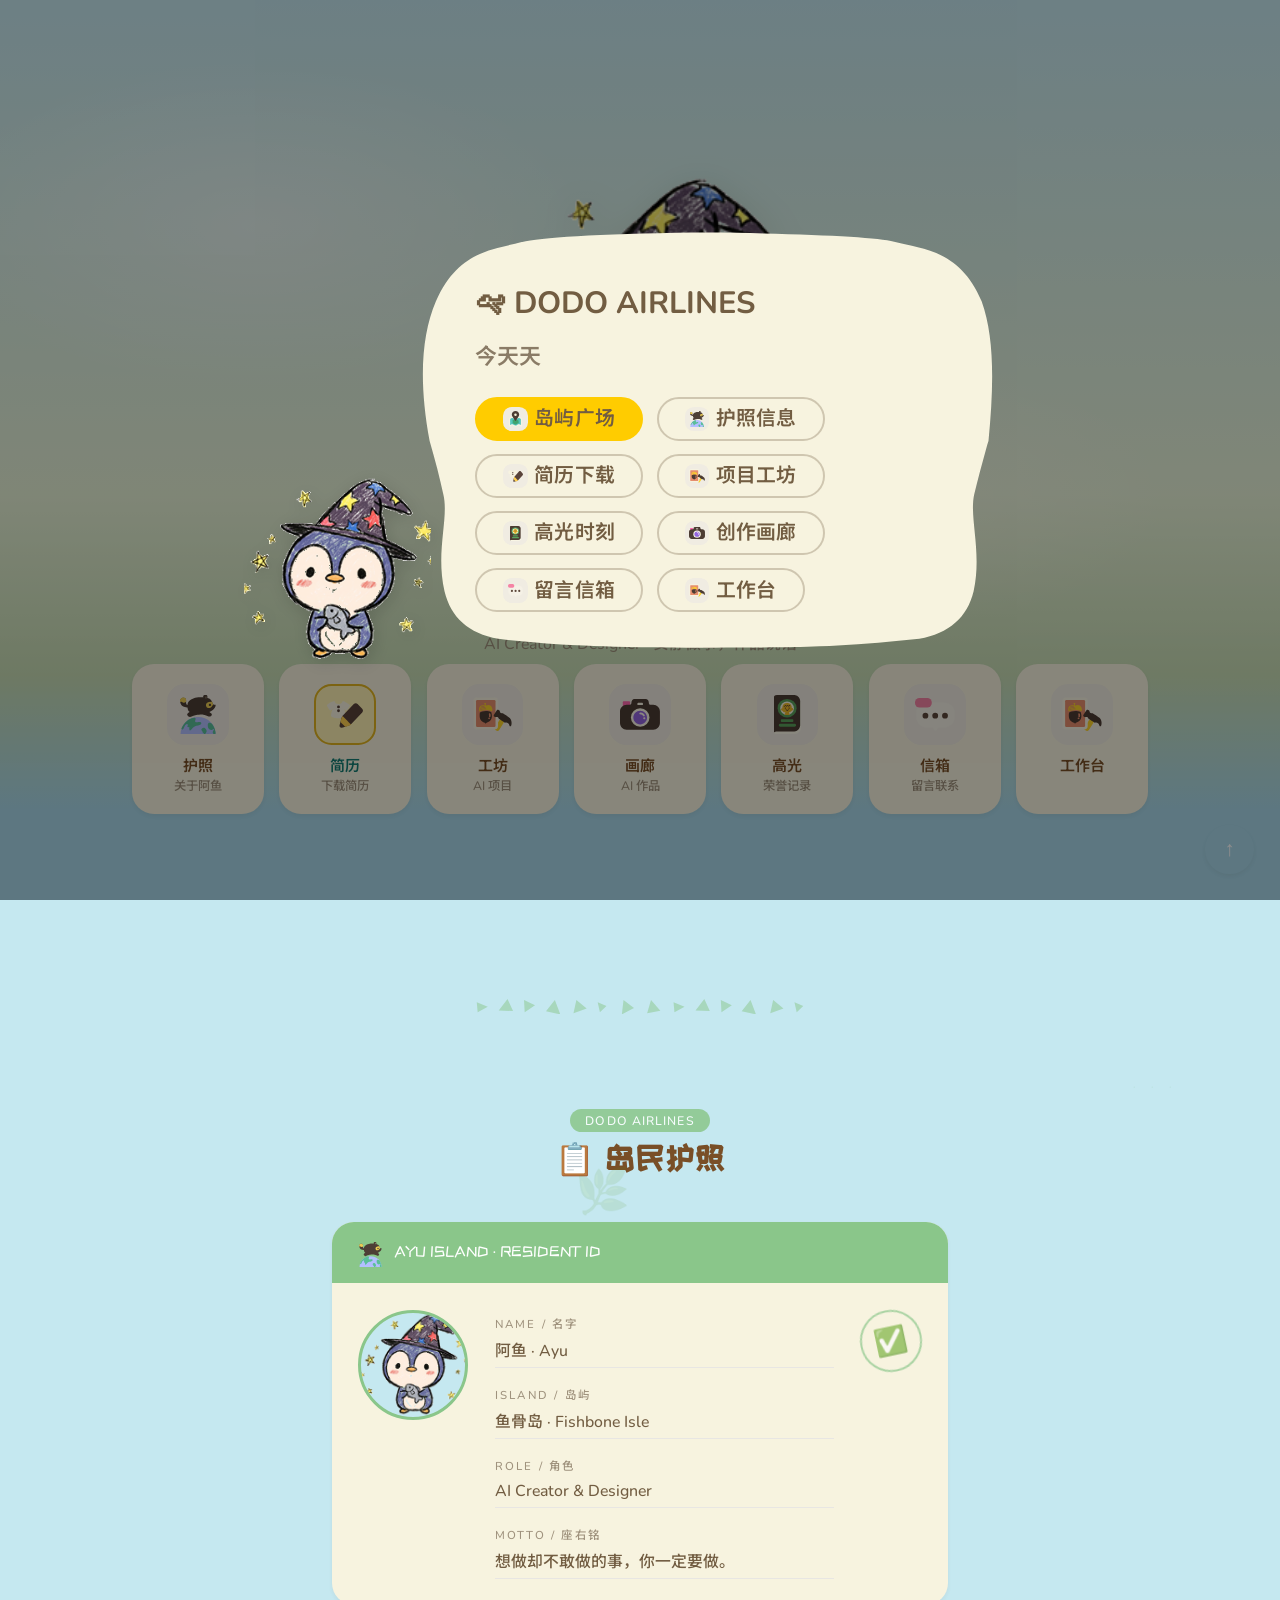
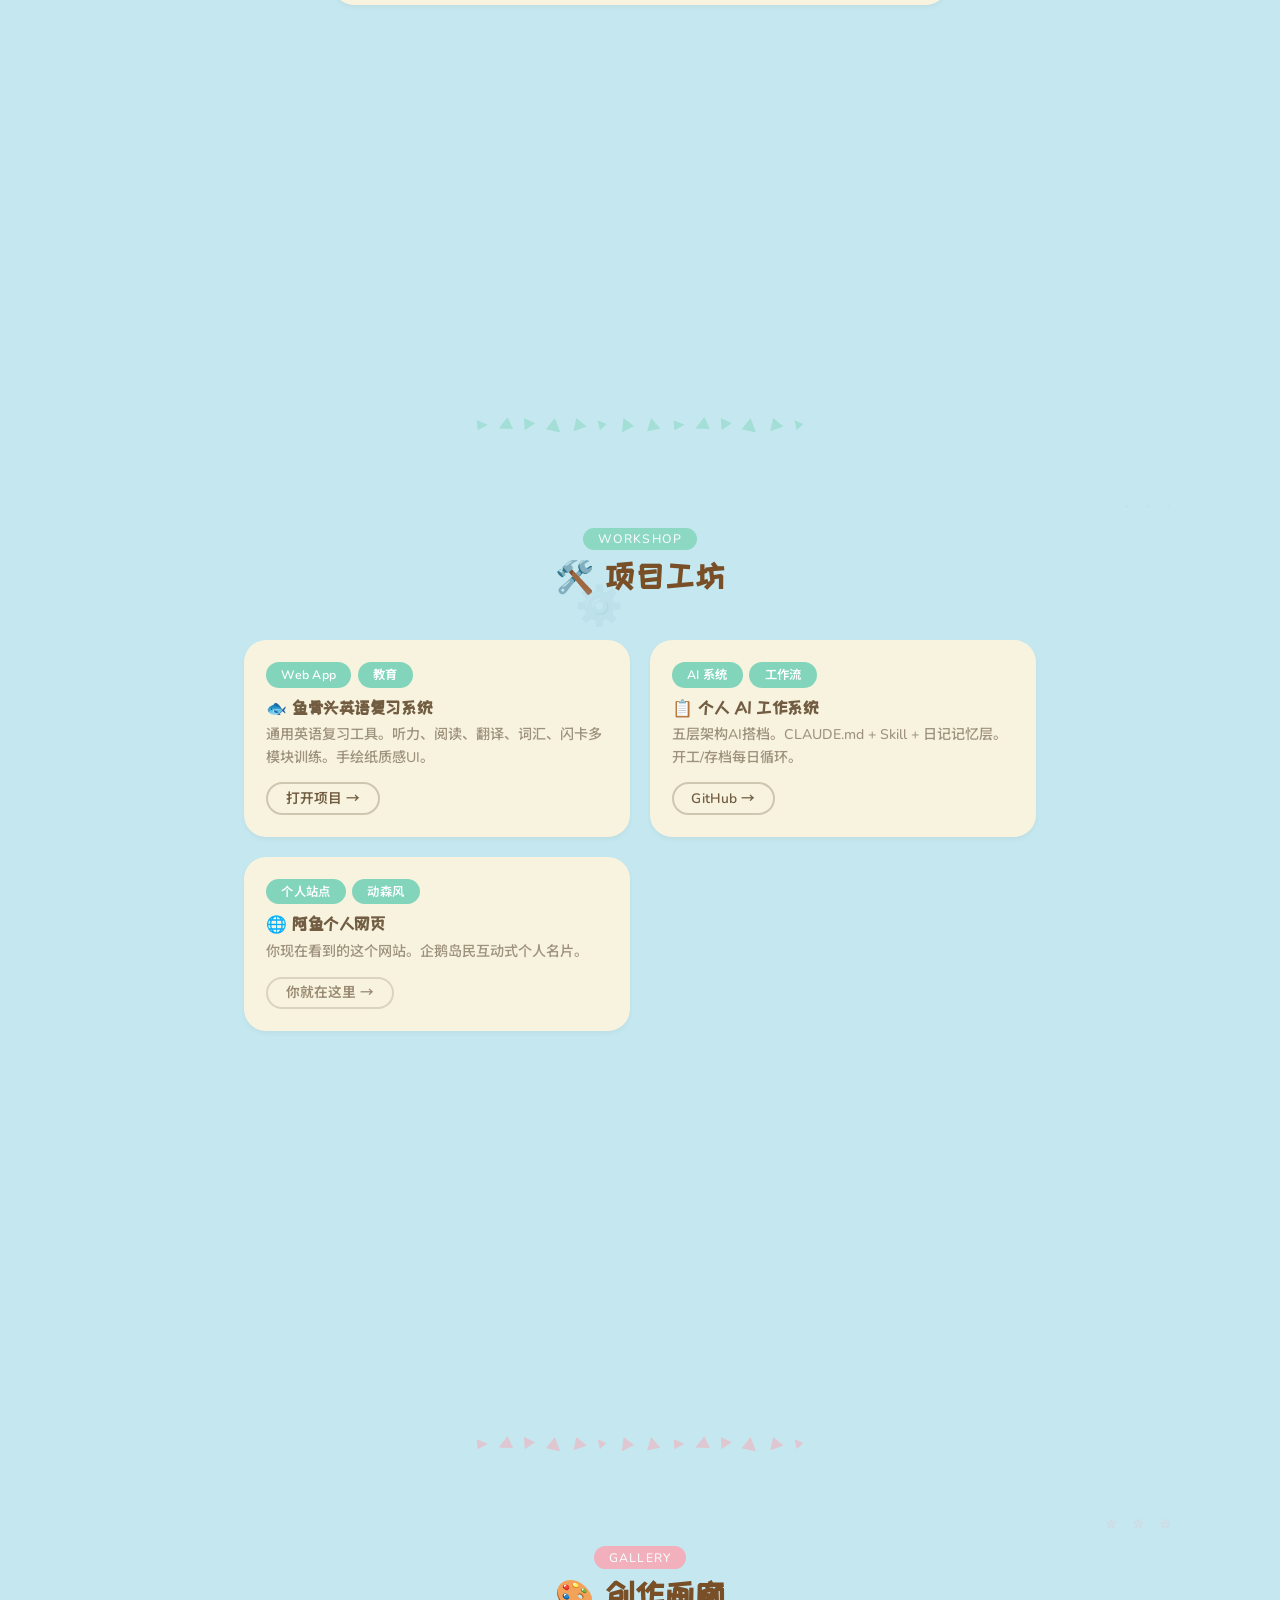
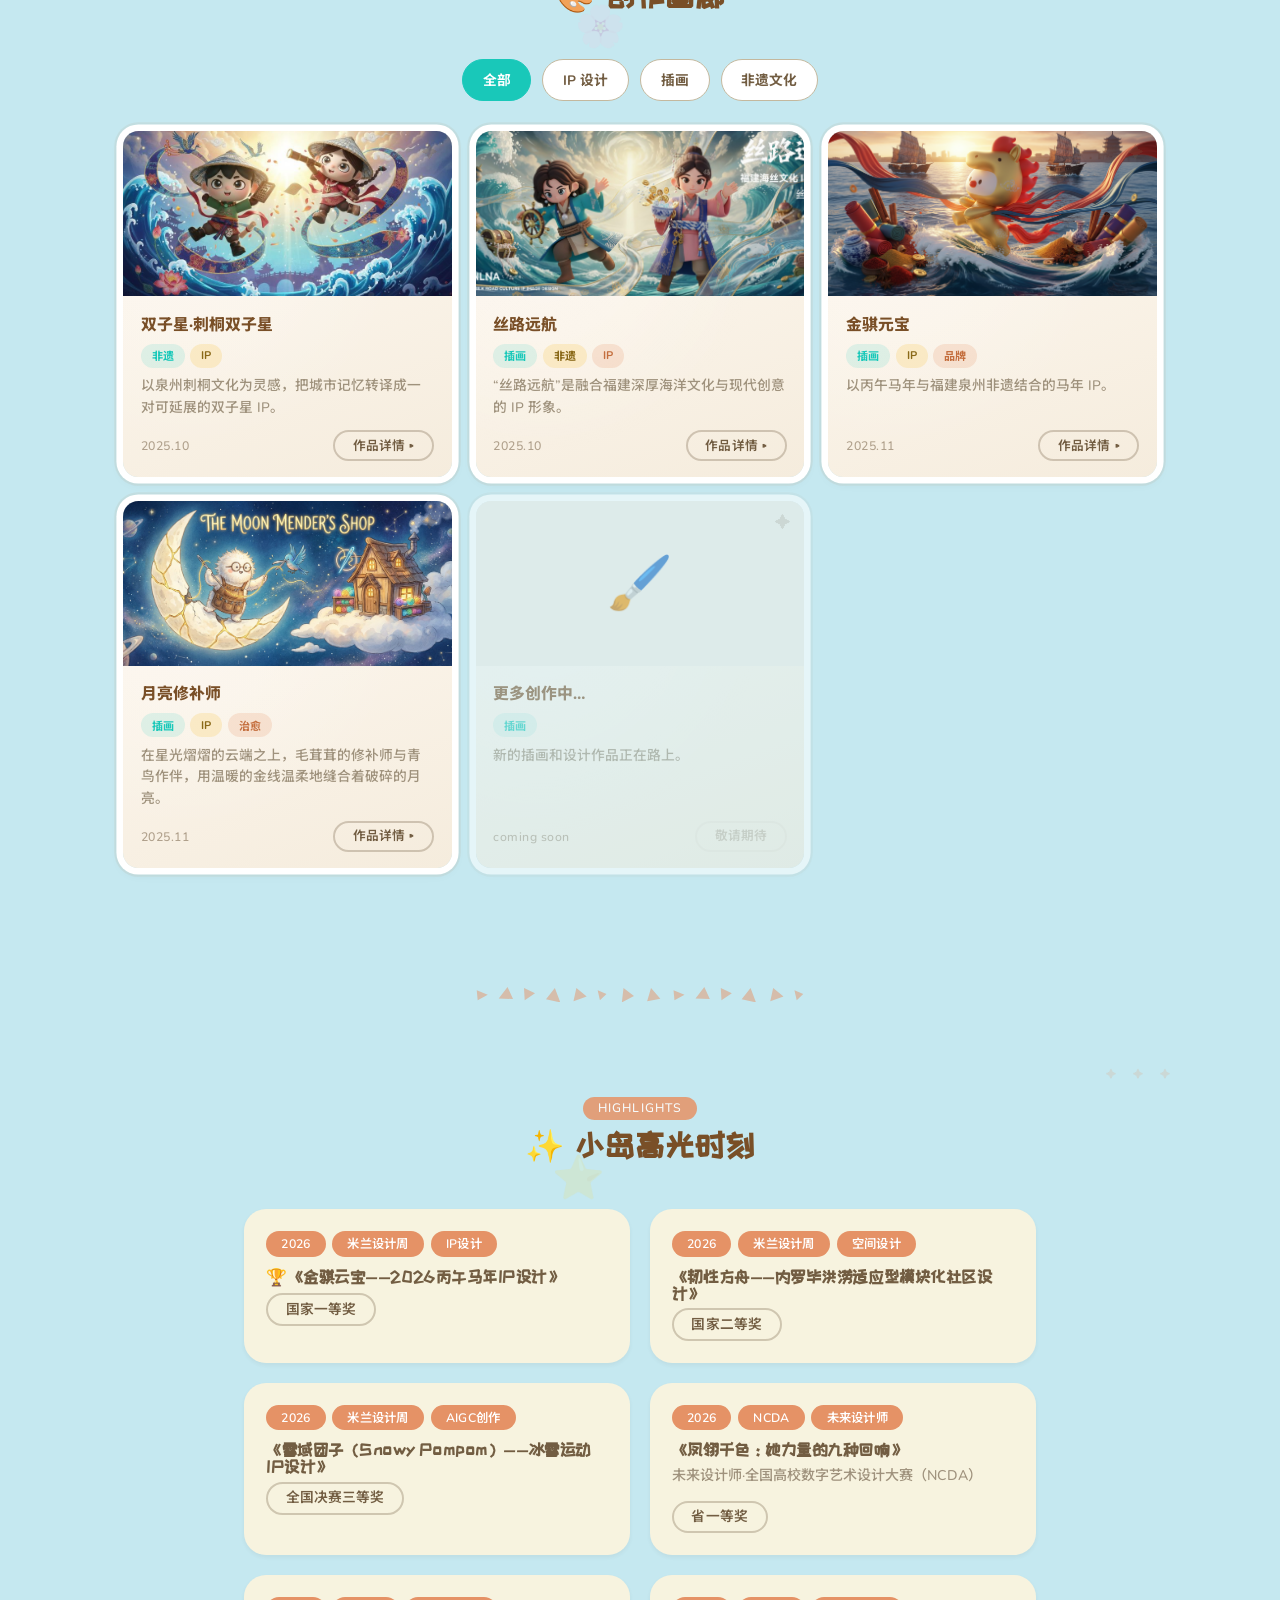
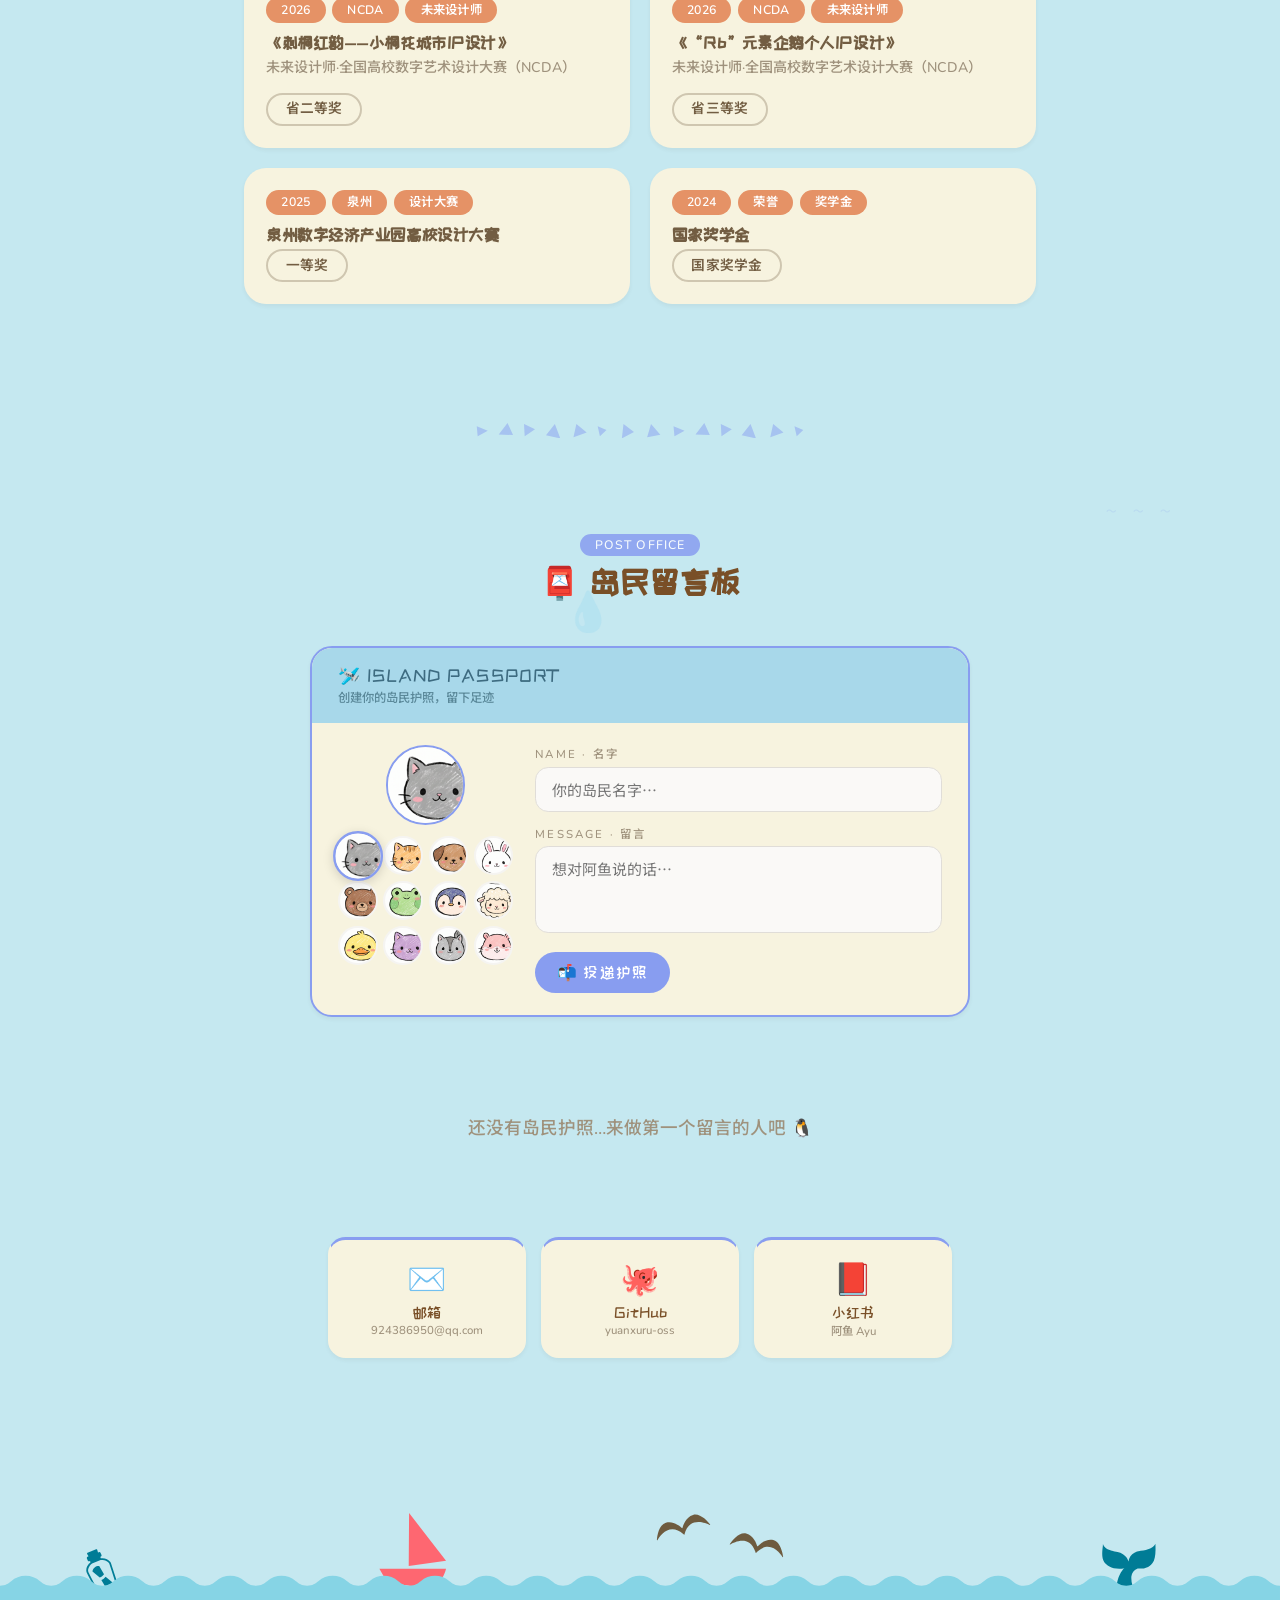
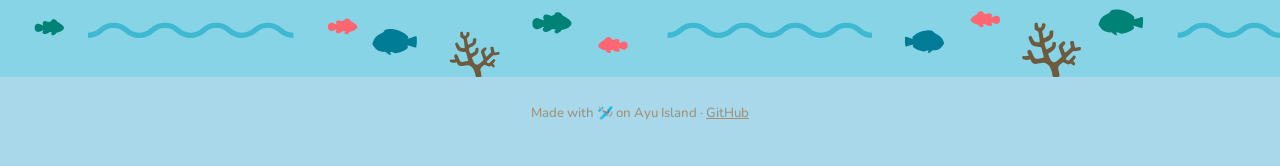
==== commit 60ab1c2f: "Align highlights navigation labels" ====
--- a/ayu-site/index.html
+++ b/ayu-site/index.html
@@ -1756,7 +1756,7 @@
           <button class="dodo-btn" data-target="about"><span class="db-icon"><img src="icons/icon-miles.svg" alt=""></span>护照信息</button>
           <button class="dodo-btn" data-target="resume"><span class="db-icon"><img src="icons/icon-design.svg" alt=""></span>简历下载</button>
           <button class="dodo-btn" data-target="projects"><span class="db-icon"><img src="icons/icon-diy.svg" alt=""></span>项目工坊</button>
-          <button class="dodo-btn" data-target="competitions"><span class="db-icon"><img src="icons/icon-variant.svg" alt=""></span>竞赛挑战</button>
+          <button class="dodo-btn" data-target="competitions"><span class="db-icon"><img src="icons/icon-variant.svg" alt=""></span>高光时刻</button>
           <button class="dodo-btn" data-target="works"><span class="db-icon"><img src="icons/icon-camera.svg" alt=""></span>创作画廊</button>
           <button class="dodo-btn" data-target="contact"><span class="db-icon"><img src="icons/icon-chat.svg" alt=""></span>留言信箱</button>
           <a class="dodo-btn dodo-btn-dashboard" href="dashboard.html"><span class="db-icon"><img src="icons/icon-diy.svg" alt=""></span>工作台</a>
@@ -1800,8 +1800,8 @@
       </a>
       <a href="#competitions" class="island-card">
         <span class="island-icon"><img src="icons/icon-variant.svg" alt=""></span>
-        <span class="island-label">竞赛</span>
-        <span class="island-hint">挑战项目</span>
+        <span class="island-label">高光</span>
+        <span class="island-hint">荣誉记录</span>
       </a>
       <a href="#contact" class="island-card">
         <span class="island-icon"><img src="icons/icon-chat.svg" alt=""></span>
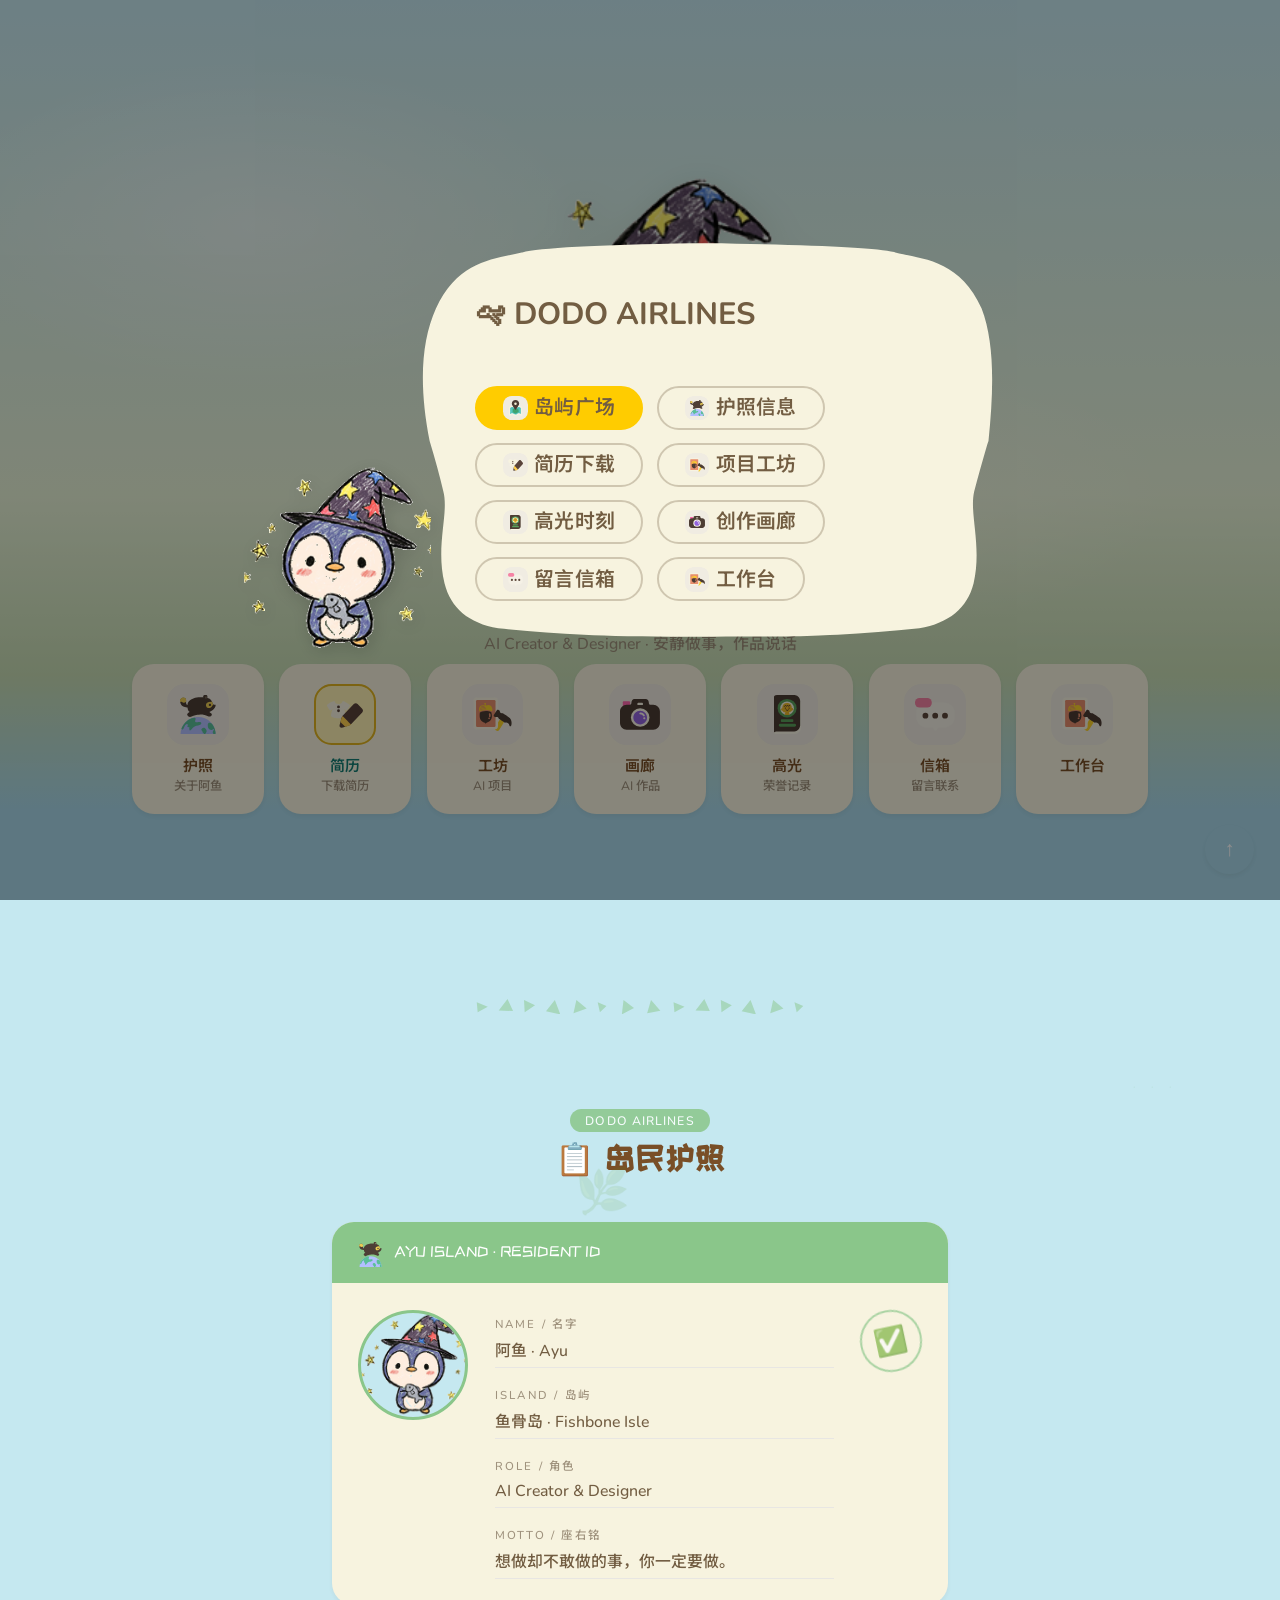
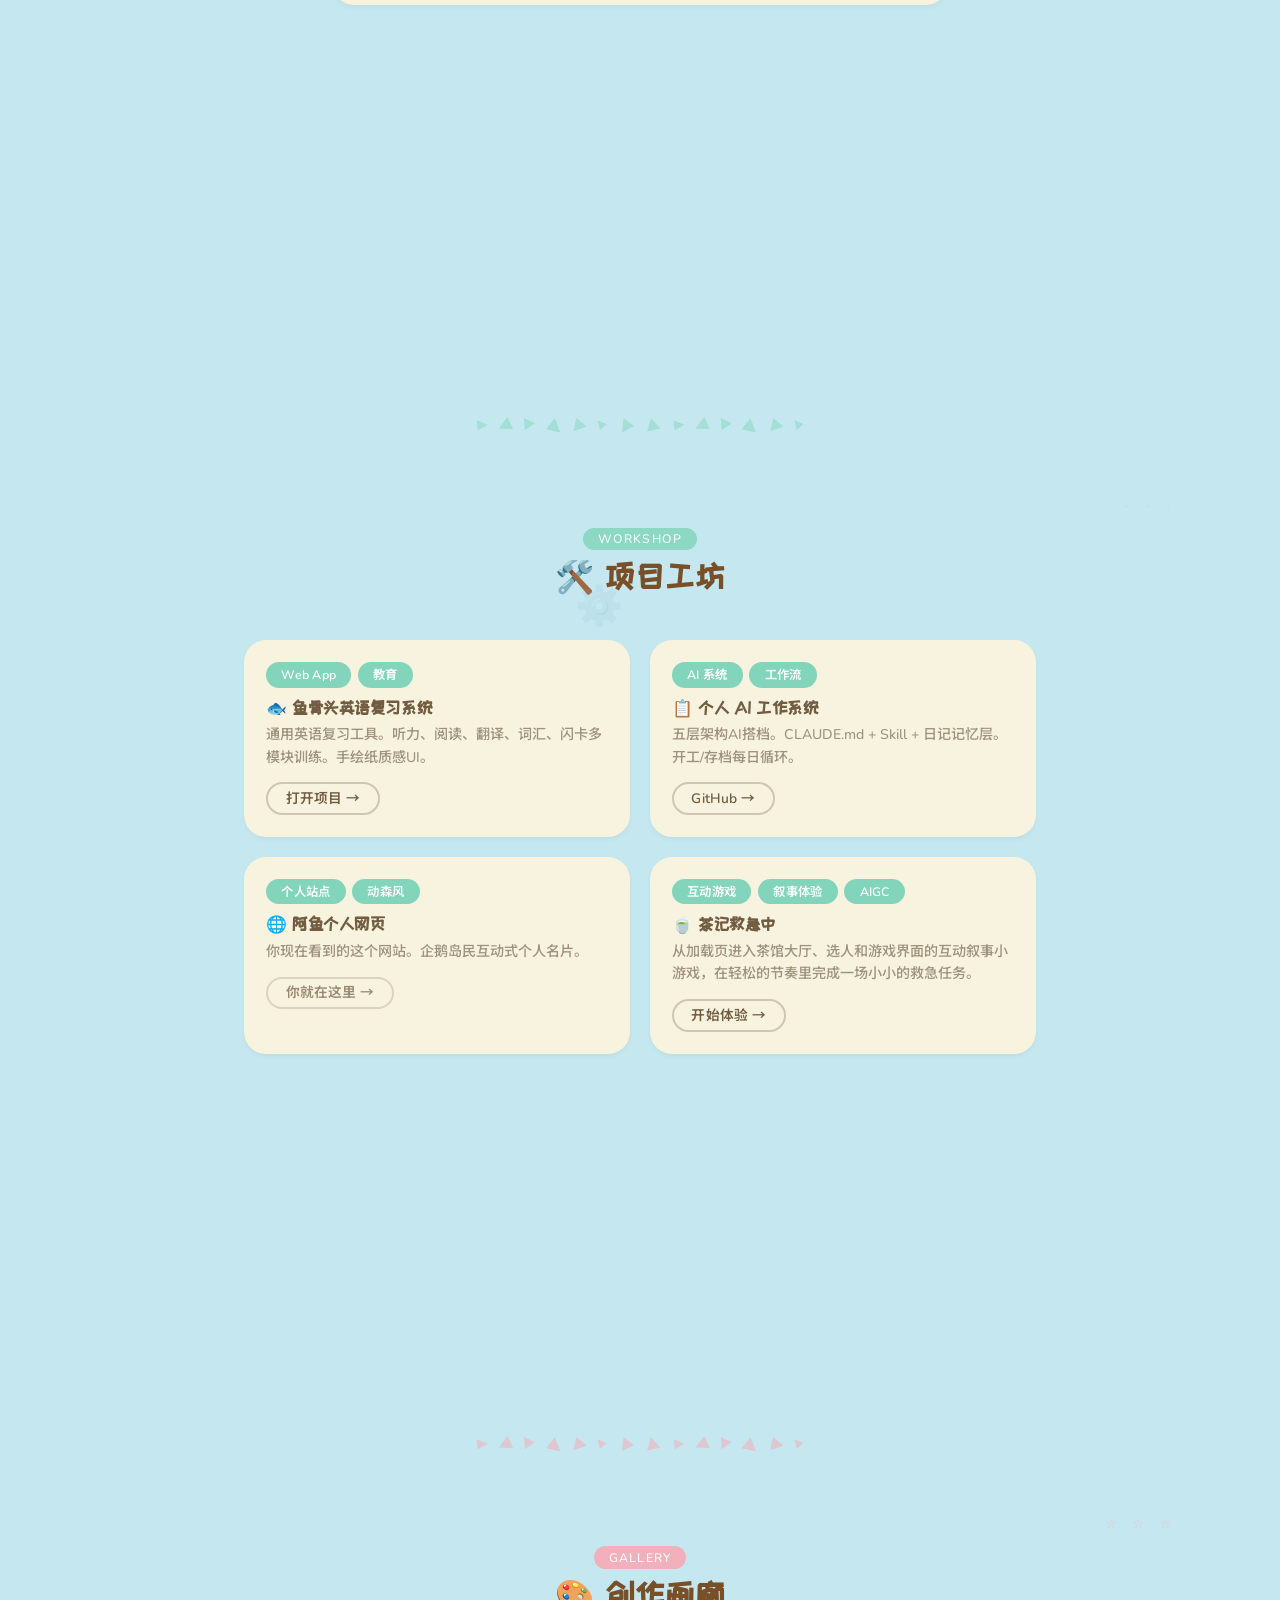
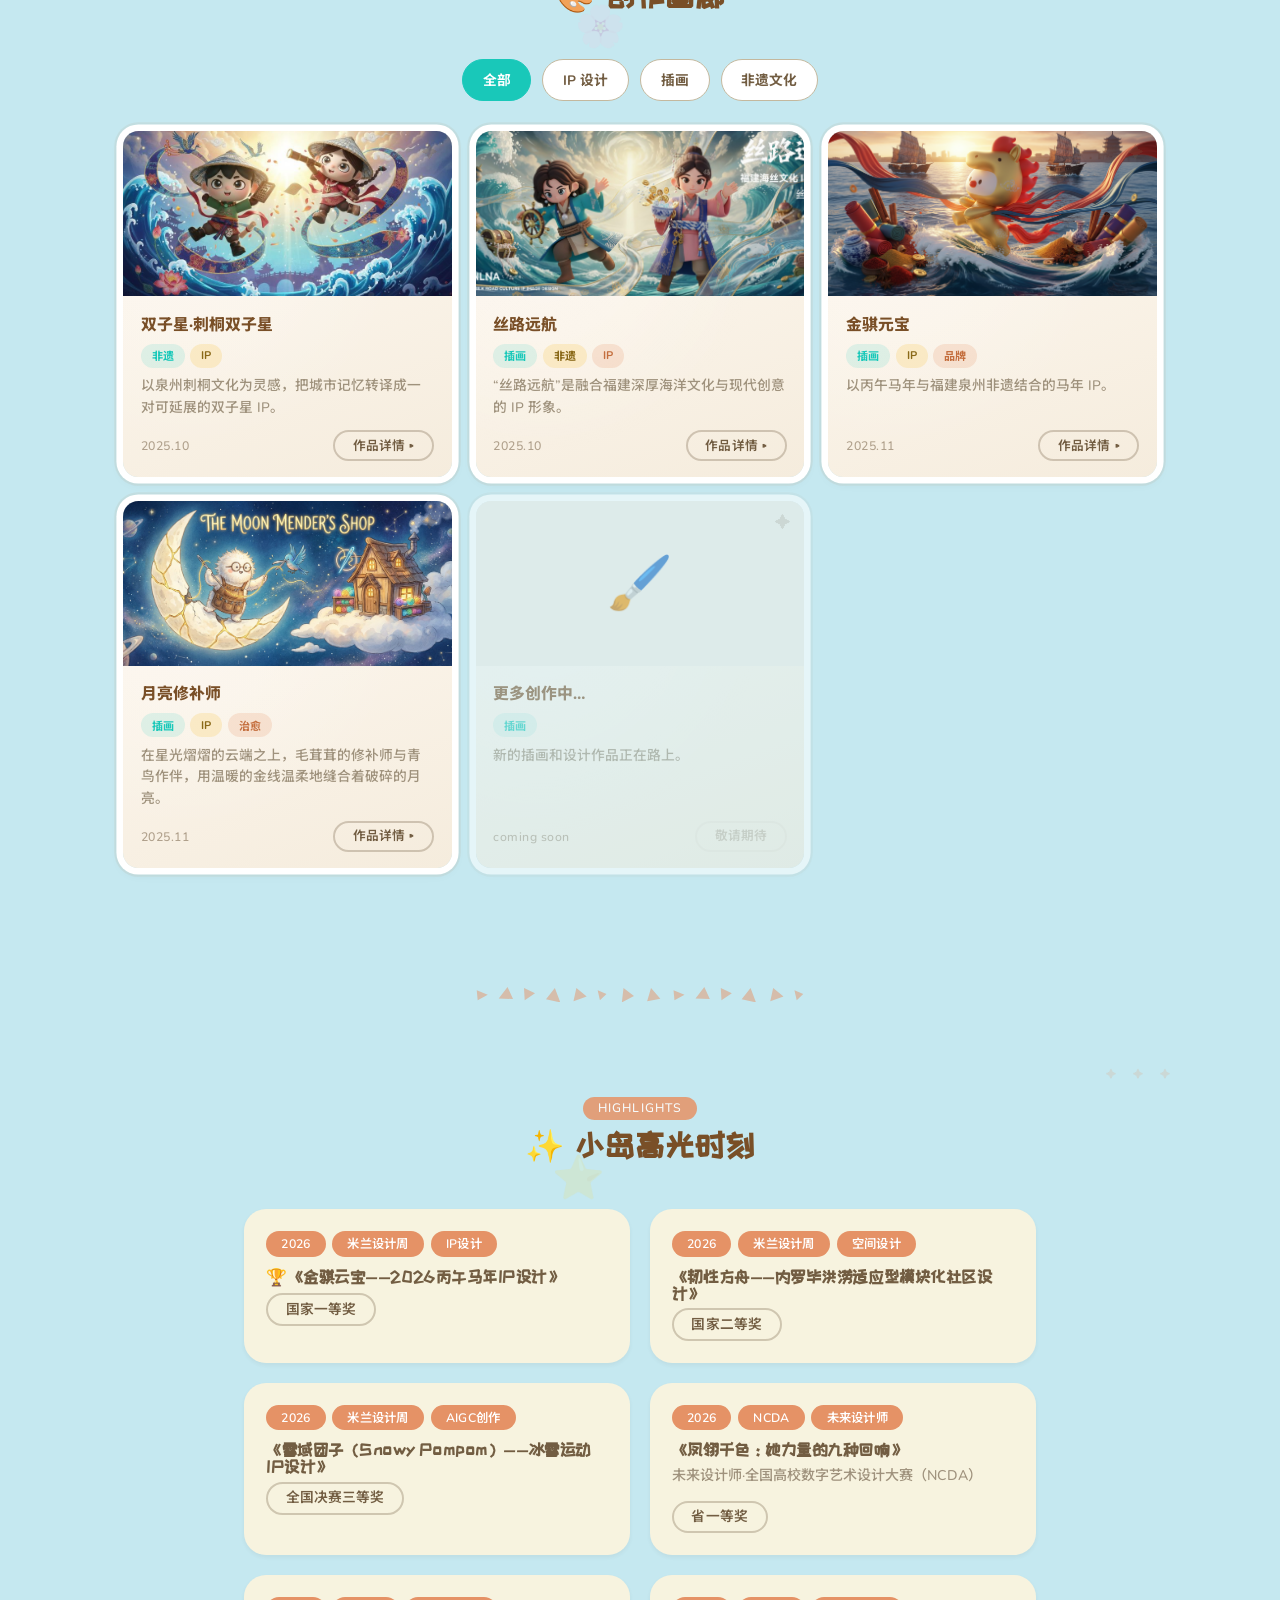
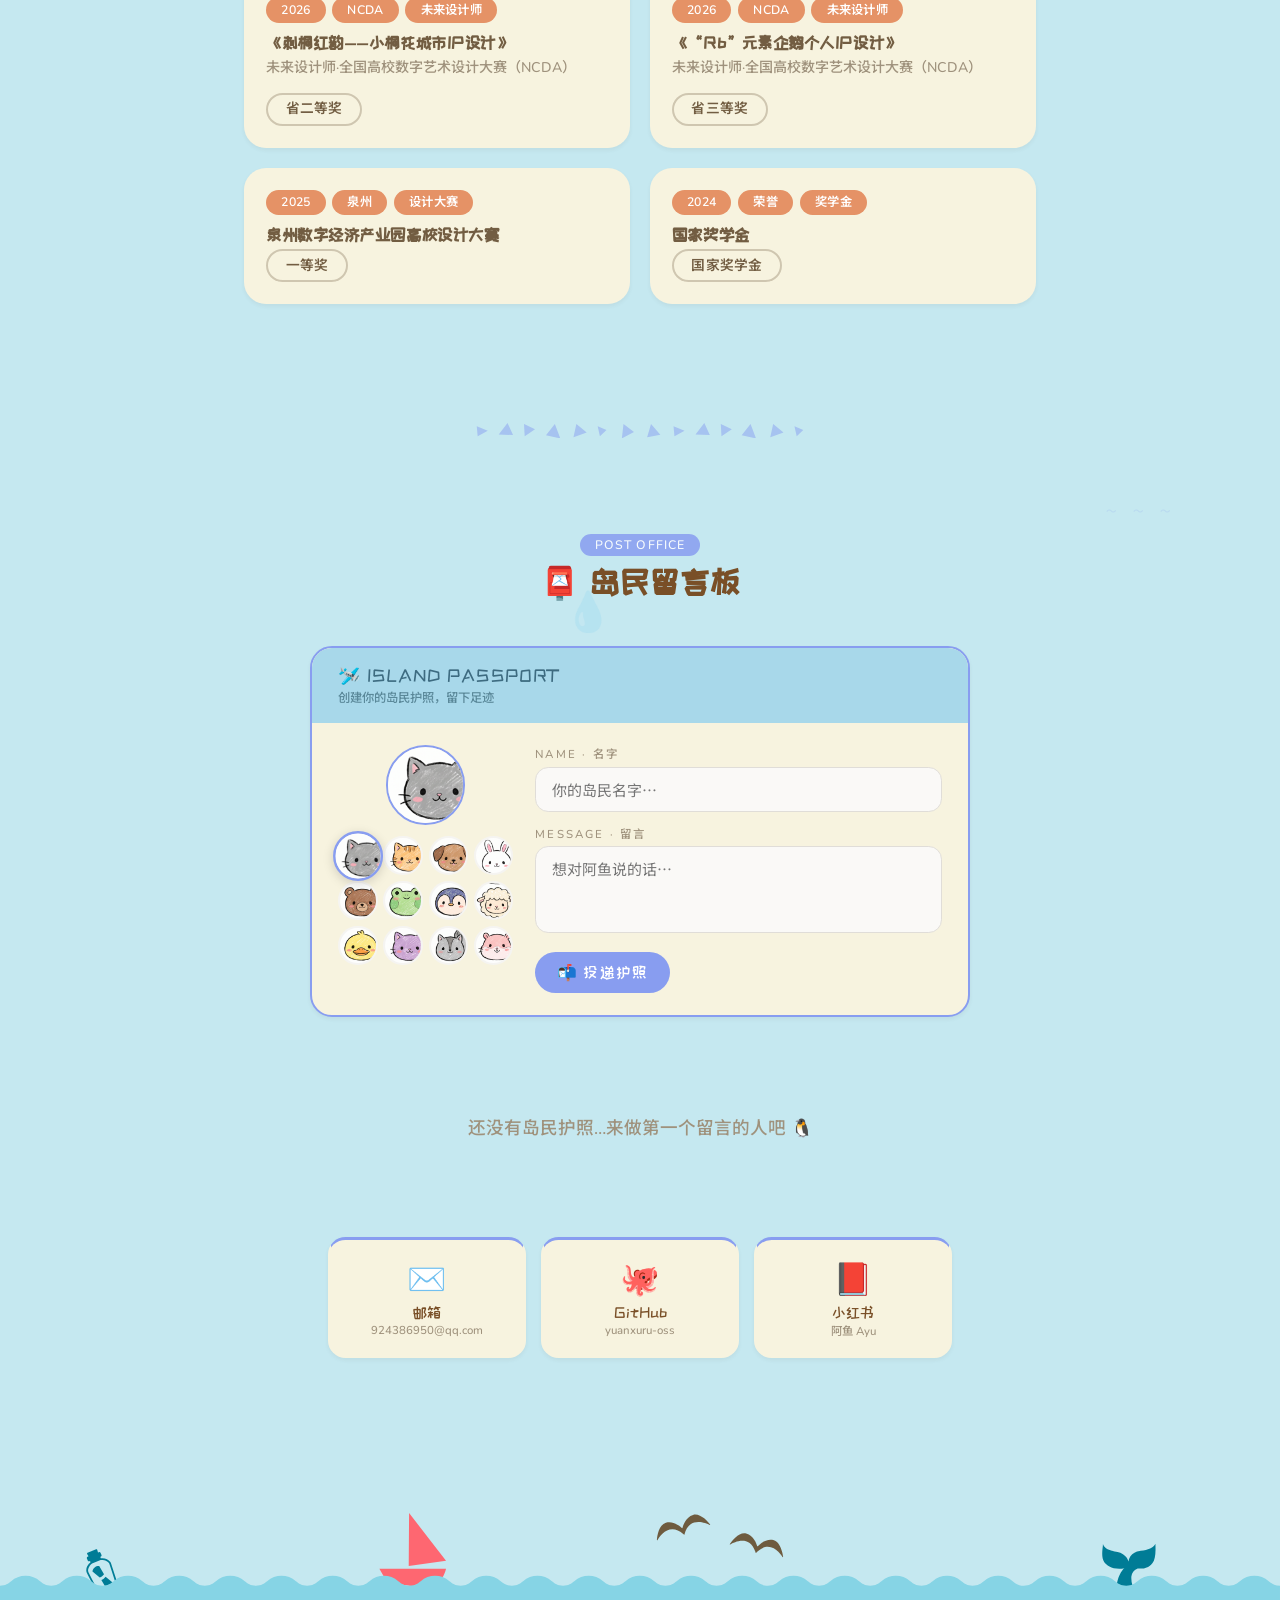
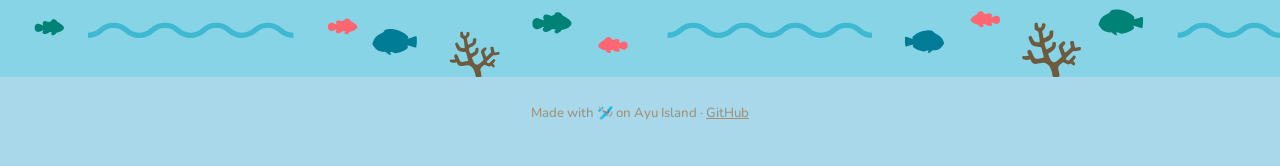
==== commit 9cb10f33: "fix: refresh published workshop projects" ====
--- a/ayu-site/index.html
+++ b/ayu-site/index.html
@@ -2173,16 +2173,18 @@
   xhr.send();
 }
 
-// Keep published highlights current even when an older list exists in this browser.
-function refreshPublishedHighlights(siteData) {
+// Keep published project and highlight data current even when this browser has an older cache.
+function refreshPublishedSiteData(siteData) {
   var xhr = new XMLHttpRequest();
   xhr.open('GET', 'site-data.json?updated=' + Date.now(), true);
   xhr.onload = function() {
     if (xhr.status !== 200 && xhr.status !== 0) return;
     try {
       var fresh = JSON.parse(xhr.responseText);
-      if (!fresh || !Array.isArray(fresh.competitions)) return;
-      siteData.competitions = fresh.competitions;
+      if (!fresh) return;
+      if (Array.isArray(fresh.projects)) siteData.projects = fresh.projects;
+      if (Array.isArray(fresh.competitions)) siteData.competitions = fresh.competitions;
+      if (Array.isArray(fresh.socialLinks)) siteData.socialLinks = fresh.socialLinks;
       localStorage.setItem(SITE_DATA_KEY, JSON.stringify(siteData));
       renderAll(siteData);
     } catch (e) {}
@@ -2900,7 +2902,7 @@
       try { localStorage.setItem(SITE_DATA_KEY, JSON.stringify(data)); } catch (e) {}
     }
     renderAll(data);
-    refreshPublishedHighlights(data);
+    refreshPublishedSiteData(data);
   } else {
     seedSiteData(function(data) {
       if (data) {
@@ -2909,7 +2911,7 @@
           try { localStorage.setItem(SITE_DATA_KEY, JSON.stringify(data)); } catch (e) {}
         }
         renderAll(data);
-        refreshPublishedHighlights(data);
+        refreshPublishedSiteData(data);
       }
     });
   }
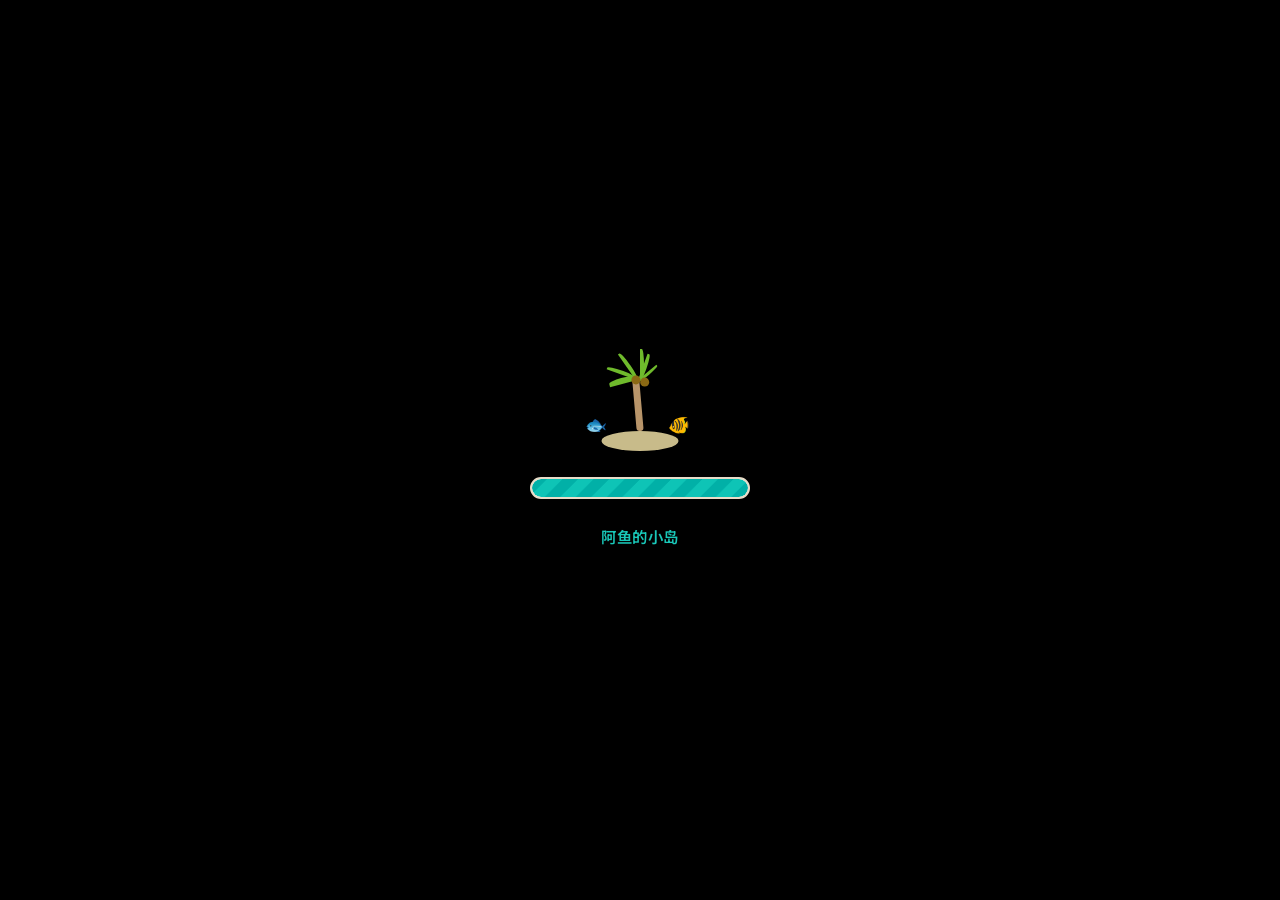
==== commit 835bdf24: "Migrate site preview to verified React shell" ====
--- a/ayu-site/index.html
+++ b/ayu-site/index.html
@@ -1,2960 +1,16 @@
-<!DOCTYPE html>
+<!doctype html>
 <html lang="zh-CN">
-<head>
-<meta charset="UTF-8">
-<meta name="viewport" content="width=device-width, initial-scale=1.0">
-<title>阿鱼 · Ayu — Welcome to My Island</title>
-<meta name="description" content="阿鱼（Ayu）的个人作品集网站。插画师、IP设计师，专注非遗文化与现代创意融合。动森小岛治愈风格。">
-<meta name="keywords" content="阿鱼,Ayu,插画师,IP设计,非遗文化,动森,作品集,illustrator,designer">
-<meta name="author" content="阿鱼 Ayu">
-<meta name="robots" content="index, follow">
-<link rel="canonical" href="https://yuanxuru-oss.github.io/Ayu-websites-pages/ayu-site/">
-<meta property="og:title" content="阿鱼 Ayu | 插画师 · IP设计师">
-<meta property="og:description" content="用温暖笔触讲非遗故事。动森小岛风作品集。">
-<meta property="og:image" content="https://yuanxuru-oss.github.io/Ayu-websites-pages/ayu-site/ayu-penguin.png">
-<meta property="og:url" content="https://yuanxuru-oss.github.io/Ayu-websites-pages/ayu-site/">
-<meta property="og:type" content="website">
-<meta name="twitter:card" content="summary">
-<meta name="twitter:title" content="阿鱼 Ayu | 插画师 · IP设计师">
-<meta name="twitter:description" content="用温暖笔触讲非遗故事。动森小岛风作品集。">
-<meta name="twitter:image" content="https://yuanxuru-oss.github.io/Ayu-websites-pages/ayu-site/ayu-penguin.png">
-<link rel="icon" type="image/png" sizes="32x32" href="ayu-penguin.png">
-<link rel="apple-touch-icon" href="ayu-penguin.png">
-<style>
-@import url('https://fonts.googleapis.com/css2?family=Nunito:wght@400;500;600;700;800;900&family=Noto+Sans+SC:wght@400;500;700&family=ZCOOL+KuaiLe&display=swap');
-
-/* Register --mask-r for CSS mask animation (Chrome/Safari) */
-@property --mask-r {
-  syntax: '<length>';
-  initial-value: 0px;
-  inherits: false;
-}
-
-* { margin:0; padding:0; box-sizing:border-box; }
-
-:root {
-  /* === Mint-green sky palette (keep original) === */
-  --sky-top: #c5e8f0;
-  --sky-bottom: #e8f4d8;
-  --land: #c8ddb5;
-  --water: #a8d8ea;
-  
-  /* === animal-island-ui warm tones for cards & text === */
-  --bg-card: rgb(247, 243, 223);
-  --text-body: #725d42;
-  --text-header: #794f27;
-  --text-muted: #9f927d;
-  --border: #c4b89e;
-  
-  --accent-teal: #19c8b9;
-  --accent-teal-hover: #3dd4c6;
-  --focus-yellow: #ffcc00;
-  
-  /* === NookPhone colors for section accents === */
-  --np-green: #8ac68a;
-  --np-teal: #82d5bb;
-  --np-yellow: #f7cd67;
-  --np-orange: #e59266;
-  --np-pink: #f8a6b2;
-  --np-blue: #889df0;
-  
-  --accent-about: var(--np-green);
-  --accent-projects: var(--np-teal);
-  --accent-competitions: var(--np-orange);
-  --accent-works: var(--np-pink);
-  --accent-contact: var(--np-blue);
-  
-  --card: var(--bg-card);
-  --ink: var(--text-body);
-  --dark-green: var(--text-header);
-  --muted: var(--text-muted);
-  --shadow: 0 2px 4px 0 rgba(61, 52, 40, 0.06);
-  --shadow-hover: 0 3px 10px 0 rgba(61, 52, 40, 0.10);
-}
-
-html { scroll-behavior: smooth; zoom: 1.1; }
-
-body {
-  font-family: Nunito, 'Noto Sans SC', -apple-system, 'PingFang SC', sans-serif;
-  background: var(--sky-top);
-  color: var(--text-body);
-  overflow-x: hidden;
-  font-weight: 500;
-}
-
-/* === Mint-green sky background === */
-.sky-bg {
-  position: fixed; inset: 0; z-index: -1;
-  background:
-    linear-gradient(180deg, var(--sky-top) 0%, var(--sky-bottom) 55%, var(--land) 75%, var(--water) 90%, var(--water) 100%);
-}
-
-/* Subtle warm haze */
-.sky-bg::before {
-  content: ''; position: absolute; inset: 0;
-  background:
-    radial-gradient(ellipse 300px 150px at 20% 25%, rgba(255,255,255,0.4) 0%, transparent 100%),
-    radial-gradient(ellipse 250px 120px at 70% 55%, rgba(255,255,240,0.3) 0%, transparent 100%);
-  pointer-events: none;
-}
-
-/* === Passport Form & Message Wall (AC-style) === */
-.passport-form {
-  width: min(600px, 90vw);
-  background: var(--card);
-  border-radius: 20px;
-  box-shadow: var(--shadow);
-  overflow: hidden;
-  margin-bottom: 48px;
-  border: 2px solid var(--sec-accent);
-}
-
-.pf-header {
-  background: #a8d8ea;
-  padding: 16px 24px;
-  display: flex; flex-direction: column;
-}
-
-.pf-logo {
-  font-family: 'ZCOOL KuaiLe', cursive;
-  font-size: 1rem;
-  color: #3d6b80;
-  letter-spacing: 1px;
-}
-
-.pf-sub {
-  font-size: 0.7rem; color: #5a8899; margin-top: 2px;
-}
-
-.pf-body {
-  display: flex; gap: 20px; padding: 20px 24px;
-}
-
-.pf-avatar-pick {
-  flex-shrink: 0;
-  display: flex; flex-direction: column; align-items: center;
-}
-
-.pf-avatar-preview {
-  width: 72px; height: 72px;
-  border: 2px solid var(--sec-accent);
-  border-radius: 50%;
-  display: flex; align-items: center; justify-content: center;
-  margin-bottom: 10px;
-  overflow: hidden;
-  background: #f0efe8;
-}
-
-.pf-preview-img {
-  width: 100%; height: 100%;
-  object-fit: contain;
-  object-position: center;
-}
-
-.pf-emoji-grid {
-  display: grid;
-  grid-template-columns: repeat(4, 1fr);
-  gap: 5px;
-}
-
-.pf-villager-btn {
-  width: 36px; height: 36px;
-  border: 2px solid transparent;
-  border-radius: 50%;
-  cursor: pointer;
-  transition: all 0.15s;
-  display: flex; align-items: center; justify-content: center;
-  padding: 0;
-  background: #f5f4f1;
-  overflow: hidden;
-}
-.pf-villager-btn:hover,
-.pf-villager-btn.active {
-  border-color: var(--sec-accent);
-  transform: scale(1.25);
-  box-shadow: 0 2px 8px rgba(0,0,0,0.15);
-  z-index: 2;
-}
-
-.pf-v-thumb {
-  width: 100%; height: 100%;
-  object-fit: contain;
-  object-position: center;
-}
-
-.pf-emoji-grid button {
-  /* keep this for backward compat, but villager buttons override */
-}
-
-.pf-fields {
-  flex: 1;
-  display: flex; flex-direction: column; gap: 12px;
-}
-
-.pf-field label {
-  font-size: 0.65rem;
-  color: var(--muted);
-  letter-spacing: 2px;
-  text-transform: uppercase;
-  display: block;
-  margin-bottom: 4px;
-}
-
-.pf-field input,
-.pf-field textarea {
-  width: 100%;
-  padding: 10px 14px;
-  border: 1.5px solid #e0ddd8;
-  border-radius: 12px;
-  font-family: 'Noto Sans SC', sans-serif;
-  font-size: 0.85rem;
-  color: var(--ink);
-  background: #faf9f7;
-  outline: none;
-  transition: border-color 0.2s;
-  resize: none;
-}
-
-.pf-field input:focus,
-.pf-field textarea:focus {
-  border-color: var(--sec-accent);
-}
-
-.pf-submit {
-  font-family: 'ZCOOL KuaiLe', 'Noto Sans SC', cursive;
-  font-size: 0.9rem;
-  padding: 10px 20px;
-  border-radius: 24px;
-  border: none;
-  background: var(--sec-accent);
-  color: #fff;
-  cursor: pointer;
-  letter-spacing: 1px;
-  transition: transform 0.2s, box-shadow 0.2s;
-  align-self: flex-start;
-}
-.pf-submit:hover {
-  transform: translateY(-2px);
-  box-shadow: 0 4px 12px rgba(0,0,0,0.15);
-}
-
-/* === Passport Wall === */
-.passport-wall {
-  display: grid;
-  grid-template-columns: repeat(auto-fill, minmax(280px, 1fr));
-  gap: 20px;
-  width: min(800px, 90vw);
-}
-
-.visitor-passport {
-  background: #eef9fb;
-  border-radius: 18px;
-  padding: 18px;
-  border: 2px solid var(--sec-accent);
-  display: flex; gap: 14px;
-  position: relative;
-  overflow: hidden;
-  animation: card-in 0.4s cubic-bezier(0.34, 1.56, 0.64, 1);
-}
-
-@keyframes card-in {
-  from { opacity: 0; transform: translateY(16px) scale(0.95); }
-  to { opacity: 1; transform: translateY(0) scale(1); }
-}
-
-.visitor-passport::before {
-  content: '';
-  position: absolute;
-  top: -30px; right: -30px;
-  width: 80px; height: 80px;
-  border-radius: 50%;
-  border: 2px solid rgba(107,138,170,0.15);
-  pointer-events: none;
-}
-
-.vp-avatar {
-  flex-shrink: 0;
-  width: 52px; height: 52px;
-  border-radius: 50%;
-  overflow: hidden;
-  border: 2px solid var(--sec-accent);
-}
-
-.vp-img {
-  width: 100%; height: 100%;
-  object-fit: contain;
-  object-position: center;
-}
-
-.vp-info {
-  flex: 1; min-width: 0;
-}
-
-.vp-name {
-  font-family: 'ZCOOL KuaiLe', 'Noto Sans SC', cursive;
-  font-size: 0.9rem;
-  color: var(--dark-green);
-  margin-bottom: 4px;
-}
-
-.vp-time {
-  font-size: 0.6rem; color: var(--muted); margin-bottom: 6px;
-}
-
-.vp-message {
-  font-size: 0.8rem; color: var(--ink); line-height: 1.6;
-  word-break: break-word;
-}
-
-.vp-delete {
-  position: absolute; top: 8px; right: 8px;
-  font-size: 0.7rem; opacity: 0; cursor: pointer;
-  transition: opacity 0.2s;
-  background: none; border: none; padding: 2px 6px;
-}
-.visitor-passport:hover .vp-delete { opacity: 0.5; }
-
-/* === Contact links row === */
-.contact-links {
-  display: flex; flex-wrap: wrap; gap: 14px; justify-content: center;
-  margin-top: 48px;
-}
-
-#socialLinksContainer {
-  display: flex;
-  flex-wrap: wrap;
-  justify-content: center;
-  gap: 14px;
-  width: min(100%, 960px);
-  margin: 48px auto 0;
-}
-
-.contact-link-card {
-  display: flex; flex-direction: column; align-items: center;
-  padding: 16px 22px;
-  background: var(--card);
-  border-radius: 16px;
-  text-decoration: none;
-  color: var(--ink);
-  box-shadow: var(--shadow);
-  border: 1.5px solid transparent;
-  border-top: 3px solid var(--sec-accent);
-  min-width: 130px;
-  transition: transform 0.3s cubic-bezier(0.34, 1.56, 0.64, 1), box-shadow 0.3s;
-}
-
-#socialLinksContainer .contact-link-card {
-  width: 180px;
-  flex: 0 0 180px;
-}
-.contact-link-card:hover {
-  transform: translateY(-4px);
-  box-shadow: 0 8px 24px rgba(0,0,0,0.1);
-}
-
-.cl-icon { font-size: 1.8rem; margin-bottom: 4px; }
-.cl-label { font-family: 'ZCOOL KuaiLe', cursive; font-size: 0.85rem; color: var(--dark-green); }
-.cl-hint { font-size: 0.65rem; color: var(--muted); margin-top: 2px; }
-
-/* === Entry Overlay === */
-.entry-overlay {
-  position: fixed; inset: 0; z-index: 100;
-  background: rgba(0,0,0,0.45);
-  display: flex; align-items: center; justify-content: center;
-  transition: opacity 0.5s, visibility 0.5s;
-  animation: animal-fade-in 0.25s ease;
-}
-.entry-overlay.dismissed { opacity:0; visibility:hidden; pointer-events:none; }
-
-@keyframes animal-fade-in {
-  from { opacity: 0; }
-  to   { opacity: 1; }
-}
-
-.entry-scene {
-  position: relative;
-  width: min(720px, 92vw);
-  display: flex;
-  align-items: flex-end;
-  gap: 0;
-}
-
-/* Penguin in entry */
-.entry-penguin {
-  flex-shrink: 0;
-  cursor: pointer;
-  animation: float 3s ease-in-out infinite;
-  user-select: none;
-}
-.entry-penguin img {
-  width: clamp(120px, 16vw, 170px);
-  filter: drop-shadow(2px 4px 8px rgba(0,0,0,0.15));
-}
-@keyframes float {
-  0%,100% { transform: translateY(0); }
-  50% { transform: translateY(-8px); }
-}
-
-/* === Entry Modal (animal-island-ui Modal + Title) === */
-.dodo-modal {
-  background: rgb(247, 243, 223);
-  clip-path: url(#animal-modal-clip);
-  padding: 0;
-  margin-bottom: 20px;
-  margin-left: -8px;
-  position: relative;
-  flex: 1;
-  max-width: 520px;
-  min-width: 320px;
-  animation: animal-zoom-in 0.35s cubic-bezier(0.4, 0, 0.2, 1);
-  color: rgb(128, 115, 89);
-}
-
-@keyframes animal-zoom-in {
-  from { opacity: 0; transform: scale(0.92); }
-  to   { opacity: 1; transform: scale(1); }
-}
-
-/* Modal close button */
-.dodo-close {
-  position: absolute;
-  top: 14px; right: 18px;
-  width: 32px; height: 32px;
-  font-size: 20px; font-weight: 700;
-  color: rgba(114, 93, 66, 0.55);
-  background: transparent;
-  border: none;
-  border-radius: 50%;
-  cursor: pointer;
-  z-index: 10;
-  display: flex; align-items: center; justify-content: center;
-  line-height: 1;
-  transition: all 0.2s;
-}
-.dodo-close:hover {
-  background: rgba(114, 93, 66, 0.1);
-  color: rgba(114, 93, 66, 1);
-}
-
-/* Modal inner content area (per Modal spec: 48px 48px 32px) */
-.dodo-body {
-  padding: 48px 48px 32px;
-}
-
-/* === Modal Title (per animal-island-ui Modal spec: 28px / 700) === */
-.dodo-modal-title {
-  font-size: 28px;
-  font-weight: 700;
-  color: rgba(114, 93, 66, 1);
-  padding-bottom: 15px;
-  line-height: 1.3;
-}
-
-/* Modal body text (per spec: 20px / 600 / #8a7b66) */
-.dodo-greeting {
-  font-size: 20px;
-  font-weight: 600;
-  line-height: 1.6;
-  color: #8a7b66;
-  padding-bottom: 20px;
-  min-height: 1.6em;
-}
-
-/* Modal footer buttons */
-.dodo-options {
-  display: flex; flex-wrap: wrap; gap: 12px;
-}
-
-.dodo-btn {
-  font-family: Nunito, 'Noto Sans SC', sans-serif;
-  font-size: 18px;
-  font-weight: 600;
-  letter-spacing: 0.01em;
-  height: 40px;
-  padding: 0 24px;
-  border-radius: 39.81px;
-  border: 2px solid rgba(114, 93, 66, 0.3);
-  background: transparent;
-  color: var(--text-body);
-  cursor: pointer;
-  transition: all 0.2s;
-  white-space: nowrap;
-  display: flex; align-items: center; gap: 6px;
-  line-height: 1;
-}
-.dodo-btn .db-icon {
-  width: 22px; height: 22px;
-  border-radius: 8px;
-  display: flex; align-items: center; justify-content: center;
-  background: #f0ece2;
-  flex-shrink: 0;
-  padding: 4px;
-}
-.dodo-btn .db-icon img {
-  width: 100%; height: 100%;
-  object-fit: contain;
-}
-.dodo-btn:hover {
-  border-color: rgba(114, 93, 66, 0.6);
-  background: rgba(114, 93, 66, 0.08);
-}
-.dodo-btn.dodo-btn-dashboard,
-.dodo-btn.dodo-btn-dashboard:hover,
-.dodo-btn.dodo-btn-dashboard:focus {
-  text-decoration: none;
-}
-
-/* Primary confirm-style button (yellow, per Modal spec) */
-.dodo-btn.dodo-btn-primary {
-  background: rgba(255, 204, 0, 1);
-  border-color: rgba(255, 204, 0, 1);
-  color: rgba(114, 93, 66, 1);
-}
-.dodo-btn.dodo-btn-primary:hover {
-  background: rgba(255, 204, 0, 0.85);
-  border-color: rgba(255, 204, 0, 0.85);
-}
-
-/* === Main Content === */
-.main-content {
-  position: relative; z-index: 1;
-}
-
-/* Hero section (post-dialog) */
-.hero {
-  min-height: 100vh;
-  display: flex; flex-direction: column;
-  align-items: center; justify-content: center;
-  text-align: center;
-  padding: 40px 24px;
-}
-
-.hero-penguin {
-  margin-bottom: 24px;
-  cursor: pointer;
-  transition: transform 0.3s cubic-bezier(0.34, 1.56, 0.64, 1);
-}
-.hero-penguin:hover {
-  transform: scale(1.06);
-  filter: drop-shadow(0 0 12px rgba(247,214,123,0.3));
-}
-.hero-penguin img {
-  width: clamp(220px, 30vw, 300px);
-  filter: drop-shadow(3px 6px 16px rgba(0,0,0,0.1));
-  animation: float 3.5s ease-in-out infinite;
-}
-
-.hero-title {
-  font-family: 'ZCOOL KuaiLe', 'Noto Sans SC', cursive;
-  font-size: clamp(1.6rem, 4vw, 2.4rem);
-  color: var(--dark-green);
-  letter-spacing: 2px;
-  margin-bottom: 6px;
-}
-
-.hero-sub {
-  font-size: 0.9rem;
-  color: var(--muted);
-  margin-bottom: 8px;
-}
-
-.hero-hint {
-  font-family: 'ZCOOL KuaiLe', 'Noto Sans SC', cursive;
-  font-size: 1.1rem;
-  color: var(--dark-green);
-  margin-bottom: 24px;
-  opacity: 0.75;
-  animation: hint-pulse 3s ease-in-out infinite;
-  cursor: default;
-  letter-spacing: 2px;
-}
-
-@keyframes hint-pulse {
-  0%,100% { opacity: 0.5; }
-  50% { opacity: 0.85; }
-}
-
-.hero-islands {
-  display: flex; flex-wrap: wrap; gap: 14px; justify-content: center;
-}
-
-.island-card {
-  display: flex; flex-direction: column; align-items: center;
-  padding: 18px 22px;
-  background: var(--bg-card);
-  border-radius: 20px;
-  text-decoration: none;
-  color: var(--text-body);
-  box-shadow: var(--shadow);
-  transition: transform 0.25s cubic-bezier(0.4, 0, 0.2, 1), box-shadow 0.25s;
-  min-width: 120px;
-  position: relative; overflow: hidden;
-}
-.island-card:hover {
-  transform: translateY(-4px);
-  box-shadow: 0 8px 24px rgba(0,0,0,0.1);
-}
-.island-card .island-icon {
-  width: 56px; height: 56px;
-  border-radius: 16px;
-  display: flex; align-items: center; justify-content: center;
-  margin-bottom: 8px;
-  background: #f0ece2;
-  transition: transform 0.25s;
-  padding: 10px;
-}
-.island-card .island-icon img {
-  width: 100%; height: 100%;
-  object-fit: contain;
-}
-.island-card:hover .island-icon {
-  transform: scale(1.08);
-}
-.island-card .island-label { font-size: 0.85rem; font-weight: 600; color: var(--dark-green); }
-.island-card .island-hint { font-size: 0.7rem; color: var(--muted); }
-
-/* Resume entry and download page */
-.resume-island-card .island-icon { background: #fff3b4; border: 2px solid #e2b51f; }
-.resume-island-card .island-label { color: #147d73; }
-.resume-section { --sec-accent: var(--accent-teal); position:fixed; inset:0; z-index:140; min-height:0; padding:82px 24px 46px; overflow-y:auto; background:rgba(197,232,240,.96); opacity:0; pointer-events:none; transform:translateY(10px); transition:opacity .25s, transform .25s; }
-.resume-section.open { opacity:1; pointer-events:auto; transform:translateY(0); }
-.resume-close { position:absolute; top:24px; right:28px; padding:8px 18px; border:2px solid rgba(114,93,66,.25); border-radius:999px; background:#fffdf5; color:var(--text-body); font-size:.78rem; font-weight:800; }
-.resume-close:hover { border-color:var(--accent-teal); color:#118d82; }
-.resume-board { max-width: 880px; margin: 0 auto; padding: 30px 34px 34px; border: 2px solid rgba(114,93,66,.2); border-radius: 20px; background: rgba(247,243,223,.92); box-shadow: var(--shadow); }
-.resume-board-header { display:flex; align-items:center; gap:18px; margin-bottom:22px; }
-.resume-board-title { display:flex; align-items:center; gap:12px; }
-.resume-board-title img { width:38px; height:38px; object-fit:contain; }
-.resume-board-title h3 { color: var(--text-header); font-size: 1.35rem; }
-.resume-board-title p { margin-top: 3px; color: var(--muted); font-size: .78rem; }
-.resume-download-grid { display:grid; grid-template-columns: 1fr 1fr; gap:16px; }
-.resume-download-card { display:flex; flex-direction:column; min-height:190px; padding:20px; border:2px solid var(--border); border-top:7px solid var(--np-yellow); border-radius:14px; background:#fffdf5; }
-.resume-download-card.product { border-top-color: var(--accent-teal); }
-.resume-download-card img { width:52px; height:46px; object-fit:contain; margin-bottom:12px; }
-.resume-download-card h4 { color:var(--text-header); font-size:1.05rem; }
-.resume-download-card p { min-height:42px; margin:7px 0 15px; color:var(--text-body); font-size:.76rem; line-height:1.6; }
-.resume-download-btn { display:flex; align-items:center; justify-content:center; gap:8px; width:100%; margin-top:auto; padding:10px 14px; border:0; border-radius:999px; color:#fff; background:#bb8c0d; text-decoration:none; font-size:.78rem; font-weight:800; transition:transform .18s, filter .18s; }
-.resume-download-card.product .resume-download-btn { background:#118d82; }
-.resume-download-btn:hover { filter:brightness(.95); transform:translateY(-1px); }
-.resume-download-btn span { font-size:1rem; line-height:0; }
-@media (max-width: 640px) {
-  .resume-board { padding: 23px 17px 20px; }
-  .resume-download-grid { grid-template-columns:1fr; }
-  .resume-download-card { min-height:164px; }
-}
-
-/* === Section Islands === */
-.section-island {
-  min-height: 100vh;
-  padding: 80px 24px 100px;
-  display: flex; flex-direction: column;
-  align-items: center;
-  position: relative;
-  --sec-accent: var(--island-green);
-}
-
-/* === Per-section color identity (Principle 2: Color differentiation) === */
-.section-island[data-theme="about"]     { --sec-accent: var(--accent-about); }
-.section-island[data-theme="projects"]  { --sec-accent: var(--accent-projects); }
-.section-island[data-theme="competitions"] { --sec-accent: var(--accent-competitions); }
-.section-island[data-theme="works"]     { --sec-accent: var(--accent-works); }
-.section-island[data-theme="contact"]   { --sec-accent: var(--accent-contact); }
-.section-island.resume-section { position: fixed; inset: 0; z-index: 140; min-height: 0; padding: 82px 24px 46px; overflow-y: auto; align-items: center; background: rgba(197,232,240,.96); opacity: 0; pointer-events: none; transform: translateY(10px); }
-.section-island.resume-section.open { opacity: 1; pointer-events: auto; transform: translateY(0); }
-
-/* === Section-themed subtle decorative marks (AC-style: small icons instead of big glows) === */
-/* About (green) — tiny grass/leaf dots */
-.section-island[data-theme="about"] .section-header::before {
-  content: '🌿'; font-size: 2.5rem; opacity: 0.12; pointer-events: none;
-  position: absolute; left: 12%; top: 50px;
-}
-/* Projects (teal) — tiny tool/gear marks */
-.section-island[data-theme="projects"] .section-header::before {
-  content: '⚙️'; font-size: 2.2rem; opacity: 0.12; pointer-events: none;
-  position: absolute; left: 12%; top: 50px;
-}
-/* Competitions (amber) — tiny star */
-.section-island[data-theme="competitions"] .section-header::before {
-  content: '⭐'; font-size: 2.4rem; opacity: 0.14; pointer-events: none;
-  position: absolute; left: 12%; top: 50px;
-}
-/* Works (rose) — tiny flower */
-.section-island[data-theme="works"] .section-header::before {
-  content: '🌸'; font-size: 2.3rem; opacity: 0.14; pointer-events: none;
-  position: absolute; left: 12%; top: 50px;
-}
-/* Contact (blue) — tiny wave/water drop */
-.section-island[data-theme="contact"] .section-header::before {
-  content: '💧'; font-size: 2.2rem; opacity: 0.12; pointer-events: none;
-  position: absolute; left: 12%; top: 50px;
-}
-
-/* Small decorative corner marks per section */
-.section-island[data-theme="about"]::before     { content: '·  ·  ·'; }
-.section-island[data-theme="projects"]::before  { content: '∘  ∘  ∘'; }
-.section-island[data-theme="competitions"]::before { content: '✦  ✦  ✦'; }
-.section-island[data-theme="works"]::before     { content: '✿  ✿  ✿'; }
-.section-island[data-theme="contact"]::before   { content: '〜  〜  〜'; }
-
-.section-island::before {
-  position: absolute;
-  right: 8%; top: 55px;
-  font-size: 0.6rem;
-  color: var(--sec-accent);
-  opacity: 0.18;
-  letter-spacing: 6px;
-  pointer-events: none;
-}
-
-.section-header {
-  text-align: center;
-  margin-bottom: 40px;
-  position: relative;
-}
-
-.section-header h2 {
-  font-family: 'ZCOOL KuaiLe', 'Noto Sans SC', cursive;
-  font-size: clamp(1.4rem, 3.5vw, 1.8rem);
-  color: var(--dark-green);
-  letter-spacing: 1px;
-}
-
-.section-header .section-stamp {
-  display: inline-block;
-  font-size: 0.7rem;
-  padding: 3px 14px;
-  border-radius: 12px;
-  background: var(--sec-accent);
-  color: #fff;
-  margin-bottom: 8px;
-  letter-spacing: 1px;
-  opacity: 0.85;
-}
-
-/* === Passport Card (About section) === */
-.passport-card {
-  width: min(560px, 90vw);
-  background: var(--card);
-  border-radius: 20px;
-  box-shadow: var(--shadow);
-  overflow: hidden;
-}
-
-.passport-header {
-  background: var(--sec-accent);
-  padding: 14px 24px;
-  display: flex; align-items: center; gap: 10px;
-}
-.passport-header .dodo-icon { font-size: 1.3rem; animation: leaf-spin 6s linear infinite; }
-.passport-header .dodo-label { color: #fff; font-family: 'ZCOOL KuaiLe', cursive; font-size: 0.85rem; }
-
-.passport-body {
-  display: flex; gap: 24px; padding: 24px;
-}
-
-.passport-avatar {
-  flex-shrink: 0;
-  width: 100px; height: 100px;
-  border-radius: 50%;
-  border: 3px solid var(--sec-accent);
-  overflow: hidden;
-  background: var(--sky-top);
-  display: flex; align-items: center; justify-content: center;
-}
-.passport-avatar img {
-  width: 100%; height: 100%; object-fit: contain;
-}
-
-.passport-fields { flex:1; display:flex; flex-direction:column; gap:12px; }
-
-.passport-field label {
-  font-size: 0.65rem; color: var(--muted); letter-spacing: 2px; text-transform: uppercase;
-}
-.passport-field .field-value {
-  font-size: 0.9rem; color: var(--ink); font-weight: 500;
-  padding: 4px 0;
-  border-bottom: 1px solid #e8e6e3;
-}
-
-.passport-stamp {
-  align-self: flex-start;
-  width: 56px; height: 56px;
-  border-radius: 50%;
-  border: 2px solid var(--sec-accent);
-  display: flex; align-items: center; justify-content: center;
-  font-size: 1.5rem;
-  opacity: 0.7;
-  transform: rotate(-12deg);
-}
-
-/* === Card Grid (Projects/Works) === */
-.card-grid {
-  display: grid;
-  grid-template-columns: repeat(auto-fill, minmax(260px, 1fr));
-  gap: 18px;
-  width: min(720px, 90vw);
-}
-
-.item-card {
-  background: var(--bg-card);
-  border-radius: 20px;
-  padding: 20px;
-  box-shadow: var(--shadow);
-  transition: transform 0.25s cubic-bezier(0.4, 0, 0.2, 1), box-shadow 0.25s;
-  position: relative; overflow: hidden;
-}
-
-.item-card:hover {
-  transform: translateY(-4px);
-  box-shadow: 0 8px 24px rgba(0,0,0,0.1);
-}
-
-.item-card .card-tags { display:flex; flex-wrap:wrap; gap:6px; margin-bottom:10px; }
-.item-card .card-tag {
-  font-family: Nunito, 'Noto Sans SC', sans-serif;
-  font-size: 0.7rem;
-  font-weight: 600;
-  line-height: 1;
-  padding: 5px 13px;
-  border-radius: 999px;
-  border: 1.5px solid transparent;
-  background: var(--sec-accent);
-  color: #fff;
-  letter-spacing: 0.02em;
-  transition: all 0.2s ease;
-  display: inline-flex;
-  align-items: center;
-  white-space: nowrap;
-  user-select: none;
-}
-.item-card .card-tag:hover {
-  transform: translateY(-1px);
-  box-shadow: 0 2px 6px rgba(61, 52, 40, 0.12);
-}
-.item-card h3 { font-family: 'ZCOOL KuaiLe', 'Noto Sans SC', cursive; font-size:0.95rem; margin-bottom:6px; letter-spacing:0.5px; }
-.item-card p { font-size:0.8rem; color:var(--muted); line-height:1.6; margin-bottom:12px; }
-.item-card .card-link {
-  font-family: Nunito, 'Noto Sans SC', sans-serif;
-  font-size: 0.78rem;
-  font-weight: 600;
-  letter-spacing: 0.01em;
-  color: var(--text-body);
-  text-decoration: none;
-  padding: 5px 16px;
-  border: 2px solid rgba(114, 93, 66, 0.3);
-  border-radius: 39.81px;
-  display: inline-block;
-  transition: all 0.2s;
-  background: transparent;
-  line-height: 1.3;
-}
-.item-card .card-link:hover {
-  border-color: rgba(114, 93, 66, 0.55);
-  background: rgba(114, 93, 66, 0.06);
-  transform: translateY(-1px);
-}
-
-/* === Filtered Memo Gallery — v2 preview style === */
-.gallery-board {
-  width: min(940px, 92vw);
-  margin: 0 auto;
-  background: transparent;
-  border-radius: 0;
-  padding: 0;
-  box-shadow: none;
-  overflow: visible;
-}
-
-.gallery-filter-bar {
-  display: flex;
-  flex-wrap: wrap;
-  justify-content: center;
-  gap: 10px;
-  margin: 0 auto 28px;
-}
-
-.gallery-filter-tag {
-  min-height: 38px;
-  padding: 7px 18px;
-  border-radius: 50px;
-  border: 1.5px solid var(--border);
-  background: #fff;
-  color: var(--text-body);
-  cursor: pointer;
-  font-family: Nunito, 'Noto Sans SC', sans-serif;
-  font-size: 0.78rem;
-  font-weight: 700;
-  transition: all 0.2s;
-}
-
-.gallery-filter-tag.active {
-  color: #fff;
-  background: var(--accent-teal);
-  border-color: var(--accent-teal);
-}
-
-.gallery-filter-tag:hover:not(.active) {
-  color: var(--accent-teal);
-  border-color: var(--accent-teal);
-  transform: translateY(-1px);
-}
-
-.gallery-auto-grid {
-  display: grid;
-  grid-template-columns: repeat(auto-fill, minmax(230px, 1fr));
-  gap: 22px;
-}
-
-.memo-card {
-  background:
-    radial-gradient(circle at 20% 30%, rgba(255,255,255,0.3) 0%, transparent 60%),
-    linear-gradient(160deg, #fdf6f0 0%, #faf3e8 50%, #f5ecdd 100%);
-  border-radius: 14px;
-  box-shadow:
-    0 0 0 6px #fff,
-    0 0 0 8px rgba(180,165,140,0.15),
-    0 3px 12px rgba(61,52,40,0.10);
-  position: relative;
-  overflow: hidden;
-  transition: transform 0.35s cubic-bezier(0.34, 1.56, 0.64, 1), box-shadow 0.35s;
-  display: flex;
-  flex-direction: column;
-  transform-origin: center center;
-}
-.memo-card:hover {
-  transform: scale(1.05) rotate(-1.5deg);
-  box-shadow:
-    0 0 0 6px #fff,
-    0 0 0 8px rgba(180,165,140,0.2),
-    0 6px 24px rgba(61,52,40,0.16);
-  z-index: 5;
-}
-.memo-card::before {
-  content: '✦';
-  position: absolute;
-  top: 10px;
-  right: 12px;
-  z-index: 2;
-  font-size: 0.9rem;
-  color: rgba(114,93,66,0.25);
-  pointer-events: none;
-}
-
-.memo-img {
-  width: 100%;
-  height: 150px;
-  overflow: hidden;
-  border-radius: 6px 6px 0 0;
-  background: #e8f4d8;
-  flex-shrink: 0;
-}
-.memo-img img {
-  width: 100%;
-  height: 100%;
-  object-fit: cover;
-  display: block;
-}
-.memo-img-empty {
-  display: flex;
-  align-items: center;
-  justify-content: center;
-  font-size: 3rem;
-  background: linear-gradient(135deg, #e8f4d8 0%, #c8ddb5 100%);
-}
-
-.memo-body {
-  padding: 14px 16px 14px;
-  flex: 1;
-  display: flex;
-  flex-direction: column;
-  gap: 7px;
-}
-.memo-body h3 {
-  font-family: Nunito, 'Noto Sans SC', sans-serif;
-  font-size: 0.9rem;
-  font-weight: 800;
-  margin: 0;
-  color: var(--text-header);
-}
-.memo-body p {
-  font-size: 0.78rem;
-  color: var(--muted);
-  line-height: 1.55;
-  margin: 0;
-  flex: 1;
-  min-height: 2.4em;
-}
-.memo-tags {
-  display: flex;
-  flex-wrap: wrap;
-  gap: 5px;
-}
-.tag {
-  display: inline-flex;
-  align-items: center;
-  min-height: 22px;
-  padding: 2px 10px;
-  border-radius: 50px;
-  font-size: 0.63rem;
-  font-weight: 700;
-}
-.tag-mint { background: rgba(25,200,185,0.13); color: var(--accent-teal); }
-.tag-yellow { background: rgba(247,205,103,0.28); color: #8a6918; }
-.tag-orange { background: rgba(229,146,102,0.2); color: #c46e3d; }
-.memo-card.empty { opacity: 0.55; }
-.memo-card.empty .memo-img { background: #f0ede6; }
-
-.memo-footer {
-  display: flex;
-  align-items: center;
-  justify-content: space-between;
-  gap: 10px;
-  margin-top: 4px;
-}
-.memo-date {
-  font-family: Nunito, sans-serif;
-  font-size: 0.7rem;
-  color: rgba(114,93,66,0.55);
-  letter-spacing: 0.04em;
-  white-space: nowrap;
-}
-.memo-detail-btn {
-  font-family: Nunito, 'Noto Sans SC', sans-serif;
-  font-size: 0.72rem;
-  font-weight: 600;
-  letter-spacing: 0.01em;
-  padding: 5px 16px;
-  border: 2px solid rgba(114, 93, 66, 0.3);
-  border-radius: 39.81px;
-  background: transparent;
-  color: var(--text-body);
-  cursor: pointer;
-  transition: all 0.2s;
-  white-space: nowrap;
-  line-height: 1.3;
-}
-.memo-detail-btn:hover {
-  border-color: rgba(114, 93, 66, 0.55);
-  background: rgba(114, 93, 66, 0.06);
-  transform: translateY(-1px);
-}
-.memo-detail-btn:active { transform: translateY(0); }
-.memo-detail-btn:disabled {
-  opacity: 0.35;
-  cursor: default;
-  transform: none;
-  border-color: rgba(114, 93, 66, 0.15);
-}
-
-@media (max-width: 640px) {
-  .gallery-board { width: 94vw; }
-  .gallery-auto-grid { grid-template-columns: 1fr; }
-  .memo-card:hover { transform: scale(1.03) rotate(-1deg); }
-  .memo-img { height: 130px; }
-}
-/* === Work Detail — AC Dashboard Style === */
-.work-detail-overlay {
-  position: fixed; inset: 0; z-index: 150;
-  opacity: 0; pointer-events: none;
-  transition: opacity 0.3s;
-  display: flex; flex-direction: column;
-  overflow: hidden;
-  /* AC triangle pattern background — using provided tile image */
-  background: url('bg-pattern.png') repeat;
-  background-size: 200px 200px;
-}
-.work-detail-overlay.open { opacity: 1; pointer-events: auto; }
-
-/* Page header — AC dashboard nav bar */
-.sp-header {
-  flex-shrink: 0;
-  display: flex;
-  align-items: center;
-  justify-content: space-between;
-  padding: 12px 28px;
-  min-height: 60px;
-  background: rgba(255,255,252,0.85);
-  backdrop-filter: blur(8px);
-  border-bottom: 1px solid rgba(114,93,66,0.06);
-  position: relative;
-  z-index: 2;
-}
-.sp-header-logo {
-  font-family: 'ZCOOL KuaiLe', 'Noto Sans SC', cursive;
-  font-size: 1rem;
-  color: var(--text-header);
-  letter-spacing: 1px;
-  display: flex; align-items: center; gap: 8px;
-}
-.sp-header-logo img {
-  width: 28px; height: 28px;
-  border-radius: 50%;
-  object-fit: contain;
-}
-.sp-nav-back {
-  font-family: Nunito, 'Noto Sans SC', sans-serif;
-  font-size: 0.82rem; font-weight: 600;
-  padding: 8px 20px;
-  border: 2px solid rgba(114,93,66,0.2);
-  border-radius: 50px;
-  background: rgba(255,255,255,0.7);
-  color: var(--text-body);
-  cursor: pointer;
-  transition: all 0.2s;
-  display: inline-flex; align-items: center; gap: 4px;
-}
-.sp-nav-back:hover {
-  border-color: rgba(114,93,66,0.45);
-  background: rgba(255,255,255,0.95);
-  transform: translateY(-1px);
-  box-shadow: 0 2px 8px rgba(0,0,0,0.06);
-}
-
-/* Scrollable body — two-column dashboard layout */
-.sp-page {
-  flex: 1; overflow-y: auto;
-  scrollbar-width: thin;
-  scrollbar-color: rgba(139,119,90,0.15) transparent;
-  padding: 24px 28px 32px;
-  display: flex;
-  gap: 24px;
-  max-width: 1100px;
-  margin: 0 auto;
-  width: 100%;
-}
-.sp-page::-webkit-scrollbar { width: 5px; }
-.sp-page::-webkit-scrollbar-thumb { background: rgba(139,119,90,0.2); border-radius: 10px; }
-
-/* Main content column */
-.sp-main-col {
-  flex: 1;
-  min-width: 0;
-}
-/* Content card — AC white floating card */
-.sp-card {
-  background: #ffffff;
-  border-radius: 24px;
-  box-shadow: 0 4px 20px rgba(61,52,40,0.08), 0 12px 40px rgba(61,52,40,0.04);
-  overflow: hidden;
-}
-
-/* Hero card — full-width KV image */
-.sp-hero-card {
-  position: relative;
-  padding: 0;
-  margin: 0;
-  display: block;
-  border-bottom: 1px solid rgba(114,93,66,0.06);
-}
-.sp-hero-img {
-  width: 100%;
-  max-width: 100%;
-  display: block;
-  border-radius: 0;
-  box-shadow: none;
-  object-fit: contain;
-  max-height: 70vh;
-  background: #faf8f2;
-}
-
-/* Extra images in detail */
-.sp-extra {
-  display: flex;
-  flex-direction: column;
-  align-items: center;
-  gap: 20px;
-  margin-top: 24px;
-  padding: 0 4px;
-}
-.sp-extra img {
-  max-width: 100%;
-  width: auto;
-  height: auto;
-  max-height: 65vh;
-  border-radius: 12px;
-  box-shadow: 0 4px 20px rgba(61,52,40,0.10);
-  display: block;
-  object-fit: contain;
-}
-
-/* Squiggly divider */
-.sp-squiggle {
-  width: 100%; height: 14px;
-  margin-bottom: 24px;
-  background:
-    radial-gradient(circle at 15px 7px, rgba(114,93,66,0.10) 2px, transparent 3px),
-    radial-gradient(circle at 40px 5px, rgba(114,93,66,0.10) 1.5px, transparent 2.5px),
-    radial-gradient(circle at 70px 8px, rgba(114,93,66,0.10) 2px, transparent 3px),
-    radial-gradient(circle at 100px 4px, rgba(114,93,66,0.10) 1.5px, transparent 2.5px),
-    radial-gradient(circle at 140px 7px, rgba(114,93,66,0.10) 2px, transparent 3px),
-    radial-gradient(circle at 180px 5px, rgba(114,93,66,0.10) 1.5px, transparent 2.5px),
-    radial-gradient(circle at 220px 8px, rgba(114,93,66,0.10) 2px, transparent 3px),
-    radial-gradient(circle at 260px 4px, rgba(114,93,66,0.10) 1.5px, transparent 2.5px),
-    linear-gradient(transparent 5px, rgba(114,93,66,0.05) 5px, rgba(114,93,66,0.05) 6px, transparent 6px);
-  background-repeat: no-repeat;
-  background-size: 100% 100%;
-}
-
-/* Content area padding */
-.sp-container {
-  padding: 32px 28px 44px;
-}
-/* === AC Dashboard Sidebar === */
-.sp-side-col {
-  flex-shrink: 0;
-  width: 280px;
-  display: flex;
-  flex-direction: column;
-  gap: 16px;
-}
-.sp-widget {
-  background: #ffffff;
-  border-radius: 20px;
-  padding: 20px 22px;
-  box-shadow: 0 4px 20px rgba(61,52,40,0.06), 0 8px 24px rgba(61,52,40,0.03);
-}
-/* User header widget */
-.sp-user-header {
-  display: flex; align-items: center; gap: 12px;
-  margin-bottom: 16px;
-}
-.sp-user-avatar {
-  width: 48px; height: 48px;
-  border-radius: 50%;
-  overflow: hidden;
-  flex-shrink: 0;
-  border: 2px solid rgba(114,93,66,0.15);
-}
-.sp-user-avatar img { width: 100%; height: 100%; object-fit: contain; }
-.sp-user-name {
-  font-family: 'ZCOOL KuaiLe', 'Noto Sans SC', cursive;
-  font-size: 1rem;
-  color: var(--text-header);
-  margin: 0;
-}
-.sp-user-role {
-  font-size: 0.72rem;
-  color: var(--muted);
-  margin-top: 2px;
-}
-/* Stats row */
-.sp-stats-row {
-  display: flex;
-  justify-content: space-around;
-  padding: 14px 0;
-  border-top: 1px solid rgba(114,93,66,0.08);
-  border-bottom: 1px solid rgba(114,93,66,0.08);
-  margin-bottom: 16px;
-}
-.sp-stat-item {
-  text-align: center;
-}
-.sp-stat-value {
-  font-family: Nunito, sans-serif;
-  font-size: 1.1rem;
-  font-weight: 800;
-  color: var(--text-header);
-  line-height: 1.2;
-}
-.sp-stat-label {
-  font-size: 0.62rem;
-  color: var(--muted);
-  letter-spacing: 1px;
-  text-transform: uppercase;
-  margin-top: 2px;
-}
-/* Daily status */
-.sp-daily-status {
-  background: #fff8e0;
-  border-radius: 14px;
-  padding: 12px 14px;
-  display: flex; align-items: center; gap: 10px;
-  font-size: 0.78rem;
-  color: var(--text-body);
-}
-.sp-daily-icon {
-  font-size: 1.2rem;
-  flex-shrink: 0;
-}
-.sp-daily-text {
-  flex: 1;
-  font-weight: 600;
-}
-.sp-daily-time {
-  font-size: 0.68rem;
-  color: var(--muted);
-  white-space: nowrap;
-}
-/* Activity tiles */
-.sp-activity-section {
-  margin-bottom: 16px;
-}
-.sp-activity-section:last-child {
-  margin-bottom: 0;
-}
-.sp-section-label {
-  font-family: Nunito, 'Noto Sans SC', sans-serif;
-  font-size: 0.72rem;
-  font-weight: 700;
-  color: var(--muted);
-  letter-spacing: 1px;
-  text-transform: uppercase;
-  margin-bottom: 10px;
-  display: flex;
-  align-items: center;
-  justify-content: space-between;
-}
-.sp-see-all {
-  font-size: 0.68rem;
-  color: var(--accent-teal);
-  text-decoration: none;
-  font-weight: 600;
-}
-.sp-activity-tiles {
-  display: grid;
-  grid-template-columns: 1fr 1fr;
-  gap: 8px;
-}
-.sp-activity-tile {
-  display: flex; align-items: center; gap: 8px;
-  padding: 8px 10px;
-  background: rgba(247,243,223,0.5);
-  border-radius: 12px;
-}
-.sp-tile-icon {
-  width: 28px; height: 28px;
-  border-radius: 50%;
-  overflow: hidden;
-  flex-shrink: 0;
-  border: 1.5px solid rgba(114,93,66,0.12);
-  display: flex; align-items: center; justify-content: center;
-  font-size: 0.9rem;
-}
-.sp-tile-icon img { width: 100%; height: 100%; object-fit: contain; }
-.sp-tile-info { min-width: 0; }
-.sp-tile-name {
-  font-size: 0.72rem;
-  font-weight: 600;
-  color: var(--text-body);
-  white-space: nowrap;
-  overflow: hidden;
-  text-overflow: ellipsis;
-}
-.sp-tile-date {
-  font-size: 0.62rem;
-  color: var(--muted);
-}
-/* Contact widget */
-.sp-contact-list {
-  display: flex; flex-direction: column; gap: 10px;
-}
-.sp-contact-item {
-  display: flex; align-items: center; gap: 10px;
-  text-decoration: none;
-  padding: 10px 12px;
-  border-radius: 14px;
-  background: rgba(247,243,223,0.5);
-  transition: all 0.2s;
-  cursor: pointer;
-}
-.sp-contact-item:hover {
-  background: rgba(247,243,223,0.8);
-  transform: translateY(-1px);
-  box-shadow: 0 2px 8px rgba(0,0,0,0.06);
-}
-.sp-contact-icon {
-  width: 32px; height: 32px;
-  border-radius: 10px;
-  display: flex; align-items: center; justify-content: center;
-  font-size: 1.1rem;
-  flex-shrink: 0;
-  background: #f0ece2;
-}
-.sp-contact-info { flex: 1; min-width: 0; }
-.sp-contact-name {
-  font-size: 0.78rem;
-  font-weight: 700;
-  color: var(--text-header);
-}
-.sp-contact-hint {
-  font-size: 0.66rem;
-  color: var(--muted);
-  margin-top: 1px;
-}
-/* Like button */
-.sp-like-btn {
-  display: flex; align-items: center; justify-content: center; gap: 8px;
-  width: 100%;
-  padding: 12px 16px;
-  border-radius: 14px;
-  border: 2px solid rgba(114,93,66,0.2);
-  background: rgba(255,255,255,0.6);
-  color: var(--text-body);
-  font-family: Nunito, 'Noto Sans SC', sans-serif;
-  font-size: 0.82rem;
-  font-weight: 700;
-  cursor: pointer;
-  transition: all 0.2s;
-}
-.sp-like-btn:hover {
-  border-color: rgba(114,93,66,0.4);
-  background: rgba(255,255,255,0.9);
-  transform: translateY(-1px);
-}
-.sp-like-btn.liked {
-  border-color: #f8a6b2;
-  background: rgba(248,166,178,0.15);
-  color: #d4677a;
-}
-.sp-like-btn .like-heart {
-  font-size: 1.1rem;
-  transition: transform 0.3s;
-}
-.sp-like-btn.liked .like-heart {
-  transform: scale(1.3);
-}
-/* Bio text */
-.sp-bio {
-  font-size: 0.78rem;
-  color: var(--text-body);
-  line-height: 1.7;
-  padding: 4px 2px;
-}
-.sp-bio-motto {
-  font-family: 'ZCOOL KuaiLe', 'Noto Sans SC', cursive;
-  font-size: 0.85rem;
-  color: var(--text-header);
-  line-height: 1.6;
-  padding: 10px 12px;
-  background: rgba(255,248,224,0.6);
-  border-radius: 12px;
-  border-left: 3px solid var(--accent-teal);
-  margin-bottom: 12px;
-}
-@media (max-width: 900px) {
-  .sp-side-col { display: none; }
-  .sp-page { padding: 16px 16px 28px; }
-}
-.sp-title {
-  font-family: 'ZCOOL KuaiLe', 'Noto Sans SC', cursive;
-  font-size: 1.5rem;
-  color: var(--text-body);
-  margin: 0 0 14px;
-  letter-spacing: 0.5px;
-}
-.sp-meta {
-  display: flex; align-items: center; gap: 14px;
-  flex-wrap: wrap; margin-bottom: 24px;
-}
-.sp-date {
-  font-family: Nunito, sans-serif;
-  font-size: 0.75rem;
-  color: rgba(114,93,66,0.6);
-  background: rgba(114,93,66,0.06);
-  padding: 3px 10px; border-radius: 6px;
-}
-.sp-tags { display: flex; gap: 6px; flex-wrap: wrap; }
-.sp-tags .card-tag {
-  font-family: Nunito, 'Noto Sans SC', sans-serif;
-  font-size: 0.7rem; font-weight: 600;
-  padding: 3px 12px; border-radius: 999px;
-  border: 2px solid var(--sec-accent);
-  color: var(--sec-accent);
-  background: transparent;
-  letter-spacing: 0.02em;
-}
-
-/* Description */
-.sp-desc {
-  font-size: 0.9rem;
-  color: var(--text-body);
-  line-height: 1.9;
-  margin-bottom: 24px;
-  padding: 0;
-}
-.sp-desc p { margin: 0 0 12px; }
-.sp-desc p:last-child { margin-bottom: 0; }
-
-/* Extra images */
-.sp-extra {
-  display: flex; gap: 10px; flex-wrap: wrap; margin-bottom: 24px;
-}
-.sp-extra img {
-  width: calc(50% - 5px);
-  border-radius: 8px;
-  box-shadow: 0 2px 8px rgba(61,52,40,0.10);
-  object-fit: cover; aspect-ratio: 4/3;
-  background: #e8eddc;
-}
-.sp-extra:empty { display: none; }
-
-/* Back button at bottom */
-.sp-back-bottom {
-  font-family: Nunito, 'Noto Sans SC', sans-serif;
-  font-size: 0.8rem; font-weight: 600;
-  padding: 6px 20px;
-  border: 2px solid rgba(114,93,66,0.25);
-  border-radius: 50px;
-  background: transparent;
-  color: var(--text-body);
-  cursor: pointer;
-  transition: all 0.2s;
-  display: inline-flex; align-items: center; gap: 4px;
-}
-.sp-back-bottom:hover {
-  border-color: rgba(114,93,66,0.5);
-  background: rgba(114,93,66,0.06);
-}
-
-/* Penguin peek */
-.sp-penguin {
-  position: fixed;
-  bottom: -8px; right: -6px;
-  width: 64px; height: 64px;
-  pointer-events: none; user-select: none;
-  opacity: 0.45;
-  transform: rotate(10deg);
-  z-index: 151;
-}
-.sp-penguin img { width: 100%; height: 100%; object-fit: contain; }
-
-@media (max-width: 640px) {
-  .sp-container { padding: 20px 14px 36px; }
-  .sp-hero-img { width: 100%; }
-  .sp-title { font-size: 1.2rem; }
-  .sp-penguin { width: 40px; height: 40px; }
-}
-/* Mobile: always show arrows via tap, smaller cards */
-@media (max-width: 640px) {
-  .gallery-board { width: 94vw; }
-  .memo-card { flex: 0 0 190px; }
-  .memo-card:hover { transform: scale(1.03) rotate(-1deg); }
-  .memo-img { height: 130px; }
-}
-
-/* === Loading Splash (animal-island-ui Loading + island scene) === */
-.loading-splash {
-  position: fixed; inset: 0; z-index: 200;
-  background: black;
-  display: flex; align-items: center; justify-content: center;
-  flex-direction: column;
-  gap: 24px;
-  overflow: hidden;
-}
-.loading-splash.reveal {
-  --mask-r: 0;
-  mask: radial-gradient(circle at center, transparent var(--mask-r), black calc(var(--mask-r) + 1px));
-  animation: loading-reveal 0.6s cubic-bezier(0.4, 0, 0.2, 1) forwards;
-}
-@keyframes loading-reveal {
-  to { --mask-r: 100vmax; }
-}
-
-
-/* Island scene — palm tree + fish */
-.loading-island {
-  position: relative;
-  width: 120px; height: 90px;
-  animation: loading-float 2.5s ease-in-out infinite;
-}
-@keyframes loading-float {
-  0%, 100% { transform: translateY(0); }
-  50% { transform: translateY(-8px); }
-}
-.loading-trunk {
-  position: absolute;
-  bottom: 18px; left: 50%;
-  width: 6px; height: 50px;
-  background: #b8956a;
-  border-radius: 3px;
-  transform: translateX(-50%) rotate(-5deg);
-  transform-origin: bottom center;
-}
-.loading-frond {
-  position: absolute;
-  bottom: 64px; left: 50%;
-  width: 4px; height: 28px;
-  background: #6fba2c;
-  border-radius: 0 50% 50% 0;
-  transform-origin: bottom left;
-}
-.loading-frond:nth-child(2) { transform: translateX(-4px) rotate(-35deg); }
-.loading-frond:nth-child(3) { transform: translateX(-4px) rotate(-70deg); }
-.loading-frond:nth-child(4) { transform: translateX(-4px) rotate(-105deg); width: 5px; height: 24px; }
-.loading-frond:nth-child(5) { transform: translateX(-2px) rotate(20deg); width: 4px; height: 26px; }
-.loading-frond:nth-child(6) { transform: translateX(-2px) rotate(50deg); width: 3px; height: 22px; }
-.loading-coconut {
-  position: absolute;
-  bottom: 64px; left: calc(50% - 2px);
-  width: 8px; height: 8px;
-  background: #8b6914;
-  border-radius: 50%;
-  transform: translate(-6px, 4px);
-}
-.loading-coconut + .loading-coconut {
-  transform: translate(2px, 6px);
-}
-.loading-ground {
-  position: absolute;
-  bottom: 0; left: 50%;
-  width: 70px; height: 18px;
-  background: #c8bb8a;
-  border-radius: 50%;
-  transform: translateX(-50%);
-}
-.loading-fish {
-  position: absolute;
-  bottom: 12px;
-  font-size: 16px;
-  animation: loading-swim 3s ease-in-out infinite;
-}
-.loading-fish.f1 { left: 10px; animation-delay: 0s; }
-.loading-fish.f2 { left: 85px; animation-delay: 1.5s; animation-duration: 3.5s; }
-@keyframes loading-swim {
-  0%, 100% { transform: translateX(0) translateY(0); }
-  25%  { transform: translateX(6px) translateY(-4px); }
-  50%  { transform: translateX(0) translateY(0); }
-  75%  { transform: translateX(-6px) translateY(4px); }
-}
-
-/* Loading progress bar (animal-island-ui Progress: striped fill) */
-.loading-progress-track {
-  width: 200px;
-  height: 20px;
-  background: #f8f8f0;
-  border: 2px solid #e8dcc8;
-  border-radius: 999px;
-  overflow: hidden;
-  box-shadow: inset 0 2px 4px rgba(114, 93, 66, 0.08);
-}
-.loading-progress-fill {
-  height: 100%;
-  width: 0%;
-  border-radius: 999px;
-  background: #0ec4b6;
-  background-image: repeating-linear-gradient(
-    -45deg,
-    #0ec4b6 0, #0ec4b6 10px,
-    #01b0a7 10px, #01b0a7 20px
-  );
-  background-size: 28.28px 28.28px;
-  animation: loading-stripe 1s linear infinite;
-  transition: width 0.3s cubic-bezier(0.4, 0, 0.2, 1);
-}
-@keyframes loading-stripe {
-  0% { background-position: 0 0; }
-  100% { background-position: -28.28px 0; }
-}
-
-.loading-label {
-  font-family: Nunito, 'Noto Sans SC', sans-serif;
-  font-size: 14px;
-  font-weight: 600;
-  color: #19c8b9;
-  letter-spacing: 0.04em;
-}
-.footer-sea {
-  width: 100%;
-  height: auto;
-  display: block;
-  margin-top: 40px;
-}
-.footer-sea svg {
-  width: 100%;
-  height: auto;
-  display: block;
-}
-/* === Section Divider (animal-island-ui SVG, per-section color) === */
-.section-divider {
-  width: min(720px, 90vw);
-  margin: 0 auto;
-  padding: 8px 0 4px;
-  opacity: 0.5;
-}
-.section-divider svg {
-  display: block;
-  width: 100%;
-  height: 14px;
-}
-
-.site-footer {
-  text-align: center; padding: 24px 24px 40px;
-  font-size: 0.75rem; color: var(--muted);
-  background: var(--water);
-}
-
-/* === Back to top === */
-.back-top {
-  position: fixed; bottom: 24px; right: 24px; z-index: 50;
-  width: 44px; height: 44px; border-radius: 50%;
-  background: var(--island-green); color: #fff;
-  border: none; cursor: pointer; font-size: 1.2rem;
-  box-shadow: var(--shadow); transition: transform 0.2s;
-  display: flex; align-items: center; justify-content: center;
-}
-.back-top:hover { transform: scale(1.1); }
-
-/* === Responsive === */
-@media (max-width: 600px) {
-  .entry-scene { flex-direction: column; align-items: center; }
-  .entry-penguin img { width: 100px; }
-  .dodo-dialog { margin-left: 0; margin-top: -12px; border-radius: 28px; }
-  .dodo-dialog::before { display: none; }
-  .passport-body { flex-direction: column; align-items: center; }
-  .pf-body { flex-direction: column; align-items: center; }
-  .passport-wall { grid-template-columns: 1fr; }
-  .card-grid { grid-template-columns: 1fr; }
-}
-</style>
-</head>
-<body>
-
-<!-- === Loading Splash === -->
-<div class="loading-splash" id="loadingSplash">
-  <div class="loading-island">
-    <div class="loading-trunk"></div>
-    <div class="loading-frond"></div>
-    <div class="loading-frond"></div>
-    <div class="loading-frond"></div>
-    <div class="loading-frond"></div>
-    <div class="loading-frond"></div>
-    <div class="loading-frond"></div>
-    <div class="loading-coconut"></div>
-    <div class="loading-coconut"></div>
-    <div class="loading-ground"></div>
-    <span class="loading-fish f1">🐟</span>
-    <span class="loading-fish f2">🐠</span>
-  </div>
-  <div class="loading-progress-track">
-    <div class="loading-progress-fill" id="loadingFill"></div>
-  </div>
-  <div class="loading-label">阿鱼的小岛</div>
-</div>
-
-<div class="sky-bg"></div>
-
-<!-- Hidden SVG clipPath for animal-island-ui Modal blob -->
-<svg style="position:absolute;width:0;height:0" aria-hidden="true">
-  <defs>
-    <clipPath id="animal-modal-clip" clipPathUnits="objectBoundingBox">
-      <path d="M0.501,0.005 L0.501,0.005 L0.523,0.005 L0.549,0.006 C0.704,0.01,0.796,0.017,0.825,0.027 L0.827,0.028 C0.872,0.045,0.939,0.044,0.978,0.17 C1,0.254,1,0.365,0.99,0.505 L0.988,0.513 C0.979,0.558,0.971,0.598,0.965,0.633 C0.956,0.689,0.979,0.77,0.964,0.865 C0.953,0.928,0.921,0.966,0.869,0.979 C0.821,0.986,0.773,0.992,0.726,0.995 L0.712,0.996 L0.694,0.997 C0.648,1,0.586,1,0.507,1 L0.501,1 L0.464,1 C0.385,1,0.325,0.998,0.283,0.995 C0.234,0.992,0.184,0.987,0.133,0.979 C0.081,0.966,0.05,0.928,0.039,0.865 C0.023,0.77,0.047,0.689,0.037,0.633 C0.031,0.595,0.023,0.552,0.013,0.505 C-0.006,0.365,-0.002,0.254,0.024,0.17 C0.064,0.045,0.13,0.045,0.174,0.028 L0.175,0.028 C0.204,0.017,0.303,0.009,0.474,0.005 L0.501,0.005"/>
-    </clipPath>
-  </defs>
-</svg>
-
-<!-- === ENTRY OVERLAY === -->
-<div class="entry-overlay" id="entryOverlay">
-  <div class="entry-scene">
-    <div class="entry-penguin" id="entryPenguin">
-      <img src="ayu-penguin.png" alt="阿鱼">
-    </div>
-    <div class="dodo-modal">
-      <div class="dodo-body">
-        <div class="dodo-modal-title">🛩 DODO AIRLINES</div>
-        <div class="dodo-greeting" id="greeting"></div>
-        <div class="dodo-options">
-          <button class="dodo-btn dodo-btn-primary" data-target="hero"><span class="db-icon"><img src="icons/icon-map.svg" alt=""></span>岛屿广场</button>
-          <button class="dodo-btn" data-target="about"><span class="db-icon"><img src="icons/icon-miles.svg" alt=""></span>护照信息</button>
-          <button class="dodo-btn" data-target="resume"><span class="db-icon"><img src="icons/icon-design.svg" alt=""></span>简历下载</button>
-          <button class="dodo-btn" data-target="projects"><span class="db-icon"><img src="icons/icon-diy.svg" alt=""></span>项目工坊</button>
-          <button class="dodo-btn" data-target="competitions"><span class="db-icon"><img src="icons/icon-variant.svg" alt=""></span>高光时刻</button>
-          <button class="dodo-btn" data-target="works"><span class="db-icon"><img src="icons/icon-camera.svg" alt=""></span>创作画廊</button>
-          <button class="dodo-btn" data-target="contact"><span class="db-icon"><img src="icons/icon-chat.svg" alt=""></span>留言信箱</button>
-          <a class="dodo-btn dodo-btn-dashboard" href="dashboard.html"><span class="db-icon"><img src="icons/icon-diy.svg" alt=""></span>工作台</a>
-        </div>
-      </div>
-    </div>
-  </div>
-</div>
-
-<!-- === MAIN CONTENT === -->
-<div class="main-content">
-
-  <!-- Hero / Island Plaza -->
-  <section class="hero" id="hero">
-    <div class="hero-penguin" onclick="document.getElementById('entryOverlay').classList.remove('dismissed');chime(880,0.12)">
-      <img src="ayu-penguin.png" alt="阿鱼">
-    </div>
-    <p class="hero-hint" id="heroHint">点一下企鹅跟我说话吧</p>
-    <h1 class="hero-title" id="heroTitle">阿鱼的小岛</h1>
-    <p class="hero-sub" id="heroSub">AI Creator & Designer · 安静做事，作品说话</p>
-    <div class="hero-islands">
-      <a href="#about" class="island-card">
-        <span class="island-icon"><img src="icons/icon-miles.svg" alt=""></span>
-        <span class="island-label">护照</span>
-        <span class="island-hint">关于阿鱼</span>
-      </a>
-      <a href="#resume" class="island-card resume-island-card" data-open-resume>
-        <span class="island-icon"><img src="icons/icon-design.svg" alt=""></span>
-        <span class="island-label">简历</span>
-        <span class="island-hint">下载简历</span>
-      </a>
-      <a href="#projects" class="island-card">
-        <span class="island-icon"><img src="icons/icon-diy.svg" alt=""></span>
-        <span class="island-label">工坊</span>
-        <span class="island-hint">AI 项目</span>
-      </a>
-      <a href="#works" class="island-card">
-        <span class="island-icon"><img src="icons/icon-camera.svg" alt=""></span>
-        <span class="island-label">画廊</span>
-        <span class="island-hint">AI 作品</span>
-      </a>
-      <a href="#competitions" class="island-card">
-        <span class="island-icon"><img src="icons/icon-variant.svg" alt=""></span>
-        <span class="island-label">高光</span>
-        <span class="island-hint">荣誉记录</span>
-      </a>
-      <a href="#contact" class="island-card">
-        <span class="island-icon"><img src="icons/icon-chat.svg" alt=""></span>
-        <span class="island-label">信箱</span>
-        <span class="island-hint">留言联系</span>
-      </a>
-      <a href="dashboard.html" class="island-card dashboard-island-card">
-        <span class="island-icon"><img src="icons/icon-diy.svg" alt=""></span>
-        <span class="island-label">工作台</span>
-      </a>
-    </div>
-  </section>
-
-  <div class="section-divider" style="color:#8ac68a"><svg width="297" height="14" viewBox="0 0 297 14"><path d="M20 10.42L33 11 28.002 0zM10 6.97L0 3l.858 9zM43 1l.613 11L53 5.585zm89 13l11-5.867L133.507 1zm67-3.58l13 .58-4.998-11zm-10-3.45L179 3l.858 9zM90.634 1L88 13l12-4.39zM155 13l12-2.4-8.47-9.6zM110 3l2.057 9L118 6.292zm-47 8.215L76 14 71.048 1zM222 1l.613 11L232 5.585zm47.634 0L267 13l12-4.39zM289 3l2.057 9L297 6.292zm-48 8.215L254 14l-4.952-13z" fill="currentColor" fill-rule="evenodd"/></svg></div>
-
-  <!-- Resume downloads -->
-  <section class="section-island resume-section" id="resume" data-theme="resume">
-    <button class="resume-close" id="resumeClose" type="button">× 关闭</button>
-    <div class="section-header">
-      <span class="section-stamp">RESUME DOWNLOAD</span>
-      <h2>📄 阿鱼的简历</h2>
-    </div>
-    <div class="resume-board">
-      <div class="resume-board-header">
-        <div class="resume-board-title"><img src="icons/icon-design.svg" alt=""><div><h3>选择你的简历方向</h3><p>点击按钮后会直接下载对应的 PDF。</p></div></div>
-      </div>
-      <div class="resume-download-grid">
-        <article class="resume-download-card">
-          <img src="icons/icon-design.svg" alt="">
-          <h4>设计方向简历</h4>
-          <p>面向视觉、IP、插画与品牌创意设计相关岗位。</p>
-          <a class="resume-download-btn" href="assets/resumes/design-resume.pdf" download><span>↓</span>下载 PDF</a>
-        </article>
-        <article class="resume-download-card product">
-          <img src="icons/icon-diy.svg" alt="">
-          <h4>产品方向简历</h4>
-          <p>面向 AI 产品、体验设计、项目策划与落地相关岗位。</p>
-          <a class="resume-download-btn" href="assets/resumes/product-resume.pdf" download><span>↓</span>下载 PDF</a>
-        </article>
-      </div>
-    </div>
-  </section>
-
-  <!-- About / Passport -->
-  <section class="section-island" id="about" data-theme="about">
-    <div class="section-header">
-      <span class="section-stamp">DODO AIRLINES</span>
-      <h2>📋 岛民护照</h2>
-    </div>
-
-    <div class="passport-card">
-      <div class="passport-header">
-        <span class="dodo-icon"><img src="icons/icon-miles.svg" alt="" style="width:22px;height:22px;vertical-align:middle"></span>
-        <span class="dodo-label">AYU ISLAND · RESIDENT ID</span>
-      </div>
-      <div class="passport-body">
-        <div class="passport-avatar">
-          <img src="ayu-penguin.png" alt="阿鱼">
-        </div>
-        <div class="passport-fields">
-          <div class="passport-field">
-            <label>Name / 名字</label>
-            <div class="field-value" id="pfNameVal">阿鱼 · Ayu</div>
-          </div>
-          <div class="passport-field">
-            <label>Island / 岛屿</label>
-            <div class="field-value" id="pfIslandVal">鱼骨岛 · Fishbone Isle</div>
-          </div>
-          <div class="passport-field">
-            <label>Role / 角色</label>
-            <div class="field-value" id="pfRoleVal">AI Creator & Designer</div>
-          </div>
-          <div class="passport-field">
-            <label>Motto / 座右铭</label>
-            <div class="field-value" id="pfMottoVal">想做却不敢做的事，你一定要做。</div>
-          </div>
-        </div>
-        <div class="passport-stamp" title="入境章">✅</div>
-      </div>
-    </div>
-  </section>
-
-  <div class="section-divider" style="color:#82d5bb"><svg width="297" height="14" viewBox="0 0 297 14"><path d="M20 10.42L33 11 28.002 0zM10 6.97L0 3l.858 9zM43 1l.613 11L53 5.585zm89 13l11-5.867L133.507 1zm67-3.58l13 .58-4.998-11zm-10-3.45L179 3l.858 9zM90.634 1L88 13l12-4.39zM155 13l12-2.4-8.47-9.6zM110 3l2.057 9L118 6.292zm-47 8.215L76 14 71.048 1zM222 1l.613 11L232 5.585zm47.634 0L267 13l12-4.39zM289 3l2.057 9L297 6.292zm-48 8.215L254 14l-4.952-13z" fill="currentColor" fill-rule="evenodd"/></svg></div>
-
-  <!-- Projects -->
-  <section class="section-island" id="projects" data-theme="projects">
-    <div class="section-header">
-      <span class="section-stamp">WORKSHOP</span>
-      <h2>🛠️ 项目工坊</h2>
-    </div>
-    <div class="card-grid" id="projectsGrid"></div>
-  </section>
-
-  <div class="section-divider" style="color:#f8a6b2"><svg width="297" height="14" viewBox="0 0 297 14"><path d="M20 10.42L33 11 28.002 0zM10 6.97L0 3l.858 9zM43 1l.613 11L53 5.585zm89 13l11-5.867L133.507 1zm67-3.58l13 .58-4.998-11zm-10-3.45L179 3l.858 9zM90.634 1L88 13l12-4.39zM155 13l12-2.4-8.47-9.6zM110 3l2.057 9L118 6.292zm-47 8.215L76 14 71.048 1zM222 1l.613 11L232 5.585zm47.634 0L267 13l12-4.39zM289 3l2.057 9L297 6.292zm-48 8.215L254 14l-4.952-13z" fill="currentColor" fill-rule="evenodd"/></svg></div>
-
-  <!-- Works Gallery (Corkboard Memo style) -->
-  <section class="section-island" id="works" data-theme="works">
-    <div class="section-header">
-      <span class="section-stamp">GALLERY</span>
-      <h2>🎨 创作画廊</h2>
-    </div>
-    <div class="gallery-board">
-      <div class="gallery-filter-bar" aria-label="作品分类筛选">
-        <button class="gallery-filter-tag active" type="button" data-filter="all">全部</button>
-        <button class="gallery-filter-tag" type="button" data-filter="ip">IP 设计</button>
-        <button class="gallery-filter-tag" type="button" data-filter="illust">插画</button>
-        <button class="gallery-filter-tag" type="button" data-filter="heritage">非遗文化</button>
-      </div>
-      <div class="gallery-auto-grid" id="galleryTrack">
-        <!-- Dynamically rendered by loadWorks() / renderGallery() -->
-      </div>
-    </div>
-  </section>
-
-  <!-- === Work Detail — AC Dashboard === -->
-  <div class="work-detail-overlay" id="workDetailOverlay">
-    <!-- Page header: back left + logo right -->
-    <div class="sp-header">
-      <button class="sp-nav-back" id="workDetailBack">◂ 返回画廊</button>
-      <div class="sp-header-logo">
-        <img src="ayu-penguin.png" alt="">
-        <span>阿鱼的小岛</span>
-      </div>
-    </div>
-    <!-- Dashboard body: main + sidebar -->
-    <div class="sp-page">
-      <!-- Main content column -->
-      <div class="sp-main-col">
-        <div class="sp-card">
-          <!-- Pattern card hero -->
-          <div class="sp-hero-card">
-            <img class="sp-hero-img" id="spHeroImg" src="" alt="">
-          </div>
-          <div class="sp-container">
-            <!-- Title + meta -->
-            <h2 class="sp-title" id="spTitle"></h2>
-            <div class="sp-meta">
-              <span class="sp-date" id="spDate"></span>
-              <span class="sp-tags" id="spTags"></span>
-            </div>
-            <!-- Description -->
-            <div class="sp-desc" id="spDesc"></div>
-            <!-- Extra images -->
-            <div class="sp-extra" id="spExtra"></div>
-            <button class="sp-back-bottom" id="workDetailBack2">◂ 返回画廊</button>
-          </div>
-        </div>
-      </div>
-      <!-- AC Dashboard Sidebar -->
-      <div class="sp-side-col">
-        <!-- User header + stats widget -->
-        <div class="sp-widget">
-          <div class="sp-user-header">
-            <div class="sp-user-avatar"><img src="ayu-penguin.png" alt=""></div>
-            <div>
-              <div class="sp-user-name">阿鱼</div>
-              <div class="sp-user-role">AI Creator & Designer</div>
-            </div>
-          </div>
-          <div class="sp-stats-row">
-            <div class="sp-stat-item">
-              <div class="sp-stat-value">3</div>
-              <div class="sp-stat-label">项目</div>
-            </div>
-            <div class="sp-stat-item">
-              <div class="sp-stat-value">2</div>
-              <div class="sp-stat-label">作品</div>
-            </div>
-            <div class="sp-stat-item">
-              <div class="sp-stat-value">2</div>
-              <div class="sp-stat-label">竞赛</div>
-            </div>
-          </div>
-          <div class="sp-daily-status">
-            <span class="sp-daily-icon">✉️</span>
-            <span class="sp-daily-text">欢迎留言互动</span>
-            <span class="sp-daily-time">现在</span>
-          </div>
-        </div>
-        <!-- Activity widget -->
-        <div class="sp-widget">
-          <div class="sp-activity-section">
-            <div class="sp-section-label">作品 <a class="sp-see-all" href="#works">全部 →</a></div>
-            <div class="sp-activity-tiles">
-              <div class="sp-activity-tile">
-                <div class="sp-tile-icon">🐧</div>
-                <div class="sp-tile-info">
-                  <div class="sp-tile-name">IP 角色</div>
-                  <div class="sp-tile-date">2026.07</div>
-                </div>
-              </div>
-              <div class="sp-activity-tile">
-                <div class="sp-tile-icon">🐟</div>
-                <div class="sp-tile-info">
-                  <div class="sp-tile-name">鱼骨头</div>
-                  <div class="sp-tile-date">2026.06</div>
-                </div>
-              </div>
-            </div>
-          </div>
-          <div class="sp-activity-section">
-            <div class="sp-section-label">竞赛 <a class="sp-see-all" href="#competitions">全部 →</a></div>
-            <div class="sp-activity-tiles">
-              <div class="sp-activity-tile">
-                <div class="sp-tile-icon">🏅</div>
-                <div class="sp-tile-info">
-                  <div class="sp-tile-name">创新赛</div>
-                  <div class="sp-tile-date">进行中</div>
-                </div>
-              </div>
-              <div class="sp-activity-tile">
-                <div class="sp-tile-icon">🎯</div>
-                <div class="sp-tile-info">
-                  <div class="sp-tile-name">马拉松</div>
-                  <div class="sp-tile-date">筹备中</div>
-                </div>
-              </div>
-            </div>
-          </div>
-        </div>
-        <!-- Like + Contact widget -->
-        <div class="sp-widget">
-          <!-- Like button -->
-          <button class="sp-like-btn" id="spLikeBtn" onclick="toggleLike()">
-            <span class="like-heart">🤍</span>
-            <span>喜欢这个作品</span>
-            <span class="like-count" id="likeCount">0</span>
-          </button>
-          <!-- Contact links -->
-          <div class="sp-activity-section" style="margin-bottom:0;margin-top:14px">
-            <div class="sp-section-label">联系阿鱼</div>
-            <div class="sp-contact-list">
-              <a class="sp-contact-item" href="mailto:924386950@qq.com">
-                <div class="sp-contact-icon"><img src="icons/icon-chat.svg" alt="" style="width:100%;height:100%;object-fit:contain"></div>
-                <div class="sp-contact-info">
-                  <div class="sp-contact-name">邮箱</div>
-                  <div class="sp-contact-hint">924386950@qq.com</div>
-                </div>
-              </a>
-            </div>
-          </div>
-        </div>
-      </div>
-    </div>
-    <div class="sp-penguin"><img src="ayu-penguin.png" alt=""></div>
-  </div>
-
-  <div class="section-divider" style="color:#e59266"><svg width="297" height="14" viewBox="0 0 297 14"><path d="M20 10.42L33 11 28.002 0zM10 6.97L0 3l.858 9zM43 1l.613 11L53 5.585zm89 13l11-5.867L133.507 1zm67-3.58l13 .58-4.998-11zm-10-3.45L179 3l.858 9zM90.634 1L88 13l12-4.39zM155 13l12-2.4-8.47-9.6zM110 3l2.057 9L118 6.292zm-47 8.215L76 14 71.048 1zM222 1l.613 11L232 5.585zm47.634 0L267 13l12-4.39zM289 3l2.057 9L297 6.292zm-48 8.215L254 14l-4.952-13z" fill="currentColor" fill-rule="evenodd"/></svg></div>
-
-  <!-- Island Highlights / Awards -->
-  <section class="section-island" id="competitions" data-theme="competitions">
-    <div class="section-header">
-      <span class="section-stamp">HIGHLIGHTS</span>
-      <h2>✨ 小岛高光时刻</h2>
-    </div>
-    <div class="card-grid" id="competitionsGrid"></div>
-  </section>
-
-  <div class="section-divider" style="color:#889df0"><svg width="297" height="14" viewBox="0 0 297 14"><path d="M20 10.42L33 11 28.002 0zM10 6.97L0 3l.858 9zM43 1l.613 11L53 5.585zm89 13l11-5.867L133.507 1zm67-3.58l13 .58-4.998-11zm-10-3.45L179 3l.858 9zM90.634 1L88 13l12-4.39zM155 13l12-2.4-8.47-9.6zM110 3l2.057 9L118 6.292zm-47 8.215L76 14 71.048 1zM222 1l.613 11L232 5.585zm47.634 0L267 13l12-4.39zM289 3l2.057 9L297 6.292zm-48 8.215L254 14l-4.952-13z" fill="currentColor" fill-rule="evenodd"/></svg></div>
-
-  <!-- Contact / Message Board -->
-  <section class="section-island" id="contact" data-theme="contact">
-    <div class="section-header">
-      <span class="section-stamp">POST OFFICE</span>
-      <h2>📮 岛民留言板</h2>
-    </div>
-
-    <!-- Passport creation form -->
-    <div class="passport-form" id="passportForm">
-      <div class="pf-header">
-        <span class="pf-logo">🛩️ ISLAND PASSPORT</span>
-        <span class="pf-sub">创建你的岛民护照，留下足迹</span>
-      </div>
-      <div class="pf-body">
-        <div class="pf-avatar-pick">
-          <div class="pf-avatar-preview" id="pfAvatarPreview">🐧</div>
-          <div class="pf-emoji-grid" id="pfEmojiGrid"></div>
-        </div>
-        <div class="pf-fields">
-          <div class="pf-field">
-            <label>NAME · 名字</label>
-            <input type="text" id="pfName" placeholder="你的岛民名字…" maxlength="12">
-          </div>
-          <div class="pf-field">
-            <label>MESSAGE · 留言</label>
-            <textarea id="pfMessage" placeholder="想对阿鱼说的话…" maxlength="200" rows="3"></textarea>
-          </div>
-          <button class="pf-submit" id="pfSubmit">📬 投递护照</button>
-        </div>
-      </div>
-    </div>
-
-    <!-- Passport wall -->
-    <div class="passport-wall" id="passportWall"></div>
-
-    <!-- Contact links row -->
-    <div id="socialLinksContainer"></div>
-  </section>
-
-  <!-- Footer Sea -->
-  <div class="footer-sea"><img src="footer-sea.svg" alt="" style="width:100%;height:auto;display:block"></div>
-
-  <!-- Footer -->
-  <div class="site-footer">
-    Made with 🛩️ on Ayu Island · <a href="https://github.com/yuanxuru-oss" style="color:var(--island-green)">GitHub</a>
-  </div>
-</div>
-
-<button class="back-top" onclick="window.scrollTo({top:0,behavior:'smooth'})" title="回顶部">↑</button>
-
-<script>
-// === Entry dialog interaction ===
-const overlay = document.getElementById('entryOverlay');
-const penguin = document.getElementById('entryPenguin');
-const greeting = document.getElementById('greeting');
-
-var greetings = [];
-
-// === Site Data Loader (shared with admin.html) ===
-var SITE_DATA_KEY = 'ayu-site-data';
-
-function loadSiteData() {
-  var stored = localStorage.getItem(SITE_DATA_KEY);
-  if (stored) { try { var d = JSON.parse(stored); if (d) return d; } catch(e) {} }
-  return null;
-}
-
-function getFreshContactLinks(siteData) {
-  return [
-    {
-      platform: '邮箱',
-      url: 'mailto:924386950@qq.com',
-      icon: '✉️',
-      hint: '924386950@qq.com'
-    },
-    {
-      platform: 'GitHub',
-      url: 'https://github.com/yuanxuru-oss',
-      icon: '🐙',
-      hint: 'yuanxuru-oss'
-    },
-    {
-      platform: '小红书',
-      url: 'https://www.xiaohongshu.com/user/profile/6267928c000000002102667b',
-      icon: '📕',
-      hint: '阿鱼 Ayu'
-    }
-  ];
-}
-
-function seedSiteData(callback) {
-  var xhr = new XMLHttpRequest();
-  xhr.open('GET', 'site-data.json?updated=' + Date.now(), true);
-  xhr.onload = function() {
-    if (xhr.status === 200 || xhr.status === 0) {
-      try {
-        var d = JSON.parse(xhr.responseText);
-        // Only seed if site-data.json has real content (passport.name is non-empty)
-        if (d && d.passport && d.passport.name) {
-          localStorage.setItem(SITE_DATA_KEY, JSON.stringify(d));
-          callback(d);
-          return;
-        }
-      } catch(e) {}
-    }
-    callback(null);
-  };
-  xhr.onerror = function() { callback(null); };
-  xhr.send();
-}
-
-// Keep published project and highlight data current even when this browser has an older cache.
-function refreshPublishedSiteData(siteData) {
-  var xhr = new XMLHttpRequest();
-  xhr.open('GET', 'site-data.json?updated=' + Date.now(), true);
-  xhr.onload = function() {
-    if (xhr.status !== 200 && xhr.status !== 0) return;
-    try {
-      var fresh = JSON.parse(xhr.responseText);
-      if (!fresh) return;
-      if (Array.isArray(fresh.projects)) siteData.projects = fresh.projects;
-      if (Array.isArray(fresh.competitions)) siteData.competitions = fresh.competitions;
-      if (Array.isArray(fresh.socialLinks)) siteData.socialLinks = fresh.socialLinks;
-      localStorage.setItem(SITE_DATA_KEY, JSON.stringify(siteData));
-      renderAll(siteData);
-    } catch (e) {}
-  };
-  xhr.send();
-}
-
-function renderAll(siteData) {
-  if (!siteData) return;
-  
-  // Hero
-  if (siteData.hero) {
-    var h = siteData.hero;
-    var el = document.getElementById('heroHint'); if (el) el.textContent = h.hint || '';
-    el = document.getElementById('heroTitle'); if (el) el.textContent = h.title || '';
-    el = document.getElementById('heroSub'); if (el) el.textContent = h.subtitle || '';
-    if (h.greetings && h.greetings.length) { greetings = h.greetings.slice(); greetingFull = greetings[Math.floor(Math.random() * greetings.length)]; }
-  }
-  
-  // Passport
-  if (siteData.passport) {
-    var p = siteData.passport;
-    var el = document.getElementById('pfNameVal'); if (el) el.textContent = p.name || '';
-    el = document.getElementById('pfIslandVal'); if (el) el.textContent = p.island || '';
-    el = document.getElementById('pfRoleVal'); if (el) el.textContent = p.role || '';
-    el = document.getElementById('pfMottoVal'); if (el) el.textContent = p.motto || '';
-  }
-  
-  // Projects
-  if (siteData.projects) {
-    var grid = document.getElementById('projectsGrid');
-    if (grid) {
-      grid.innerHTML = siteData.projects.map(function(proj) {
-        var tagsHtml = (proj.tags || []).map(function(t) { return '<span class="card-tag">' + t + '</span>'; }).join('');
-        var linkHtml = proj.link 
-          ? '<a href="' + proj.link + '" target="_blank" class="card-link">' + (proj.linkText || '→') + '</a>'
-          : '<span class="card-link" style="cursor:default;opacity:0.7">' + (proj.linkText || '') + '</span>';
-        return '<div class="item-card">' +
-          '<div class="card-tags">' + tagsHtml + '</div>' +
-          '<h3>' + (proj.title || '') + '</h3>' +
-          '<p>' + (proj.desc || '') + '</p>' +
-          linkHtml + '</div>';
-      }).join('');
-    }
-  }
-  
-  // Competitions
-  if (siteData.competitions) {
-    var grid = document.getElementById('competitionsGrid');
-    if (grid) {
-      var sortedCompetitions = siteData.competitions.slice().sort(function(a, b) {
-        function yearOf(item) {
-          var match = (item.tags || []).join(' ').match(/\b(20\d{2})\b/);
-          return match ? Number(match[1]) : 0;
-        }
-        return yearOf(b) - yearOf(a);
-      });
-      grid.innerHTML = sortedCompetitions.map(function(comp) {
-        var tagsHtml = (comp.tags || []).map(function(t) { return '<span class="card-tag">' + t + '</span>'; }).join('');
-        var descHtml = comp.desc ? '<p>' + comp.desc + '</p>' : '';
-        return '<div class="item-card">' +
-          '<div class="card-tags">' + tagsHtml + '</div>' +
-          '<h3>' + (comp.title || '') + '</h3>' +
-          descHtml +
-          '<span class="card-link" style="cursor:default">' + (comp.status || '') + '</span>' +
-        '</div>';
-      }).join('');
-    }
-  }
-  
-  // Social links
-  if (siteData.socialLinks) {
-    var container = document.getElementById('socialLinksContainer');
-    if (container) {
-      var socialLinks = siteData.socialLinks;
-      if (!socialLinks || socialLinks.length < 3) {
-        socialLinks = getFreshContactLinks(siteData);
-        try {
-          siteData.socialLinks = socialLinks;
-          localStorage.setItem(SITE_DATA_KEY, JSON.stringify(siteData));
-        } catch (e) {}
-      }
-      container.innerHTML = socialLinks.map(function(link) {
-        return '<a href="' + link.url + '" target="_blank" class="contact-link-card">' +
-          '<span class="cl-icon">' + (link.icon || '🔗') + '</span>' +
-          '<span class="cl-label">' + (link.platform || '') + '</span>' +
-          '<span class="cl-hint">' + (link.hint || '') + '</span></a>';
-      }).join('');
-    }
-  }
-}
-
-var greetingFull = '欢迎来到<strong>阿鱼的小岛</strong>！你想去哪里看看？';
-let typewriterTimer = null;
-
-// === Typewriter (matches animal-island-ui Typewriter component: preserves HTML, 90ms) ===
-// Counts total plain-text length across all text nodes in a DOM fragment
-function countText(root) {
-  let n = 0;
-  const walker = document.createTreeWalker(root, NodeFilter.SHOW_TEXT);
-  while (walker.nextNode()) n += walker.currentNode.textContent.length;
-  return n;
-}
-
-// Recursively truncate text nodes so total visible chars <= limit
-function truncateTextNodes(root, limit) {
-  let remaining = limit;
-  const walker = document.createTreeWalker(root, NodeFilter.SHOW_TEXT);
-  const nodes = [];
-  while (walker.nextNode()) nodes.push(walker.currentNode);
-  for (const node of nodes) {
-    if (remaining <= 0) { node.textContent = ''; continue; }
-    const len = node.textContent.length;
-    if (len <= remaining) { remaining -= len; continue; }
-    node.textContent = node.textContent.slice(0, remaining);
-    remaining = 0;
-  }
-}
-
-// Clone source HTML, truncate to 'count' visible chars, return HTML string
-function renderTruncated(sourceHTML, count) {
-  const tmpl = document.createElement('div');
-  tmpl.innerHTML = sourceHTML;
-  truncateTextNodes(tmpl, count);
-  return tmpl.innerHTML;
-}
-
-function typewrite(html, el, speed = 90) {
-  if (typewriterTimer) clearTimeout(typewriterTimer);
-  const total = (function() {
-    const d = document.createElement('div'); d.innerHTML = html;
-    return countText(d);
-  })();
-  let i = 0;
-  el.innerHTML = '';
-  function tick() {
-    if (i < total) {
-      i++;
-      el.innerHTML = renderTruncated(html, i);
-      // Animalese chirp per character
-      const tmp = document.createElement('div'); tmp.innerHTML = renderTruncated(html, i);
-      const txt = tmp.textContent || '';
-      if (txt) animalese(txt[txt.length - 1]);
-      typewriterTimer = setTimeout(tick, speed);
-    }
-    // Done — full HTML rendered, no cursor
-  }
-  tick();
-}
-
-// === Sound effect (Web Audio chime) ===
-let audioCtx = null;
-function getCtx() {
-  if (!audioCtx) audioCtx = new (window.AudioContext || window.webkitAudioContext)();
-  return audioCtx;
-}
-function chime(freq = 800, duration = 0.15) {
-  try {
-    const ctx = getCtx();
-    if (ctx.state === 'suspended') { try { ctx.resume(); } catch(e) {} }
-    const o = ctx.createOscillator();
-    const g = ctx.createGain();
-    o.connect(g); g.connect(ctx.destination);
-    o.type = 'sine'; o.frequency.value = freq;
-    g.gain.setValueAtTime(0.15, ctx.currentTime);
-    g.gain.exponentialRampToValueAtTime(0.001, ctx.currentTime + duration);
-    o.start(ctx.currentTime); o.stop(ctx.currentTime + duration);
-  } catch(e) {}
-}
-
-// === Real Animalese audio (from animalese-typing extension, MIT license) ===
-// Uses XMLHttpRequest instead of fetch — works under file:// protocol
-const ANIMALESE_BUFFERS = {};
-let animaleseLoaded = false;
-let animaleseLoading = false;
-
-function loadAnimalese() {
-  if (animaleseLoaded || animaleseLoading) return;
-  animaleseLoading = true;
-  const ctx = getCtx();
-  if (ctx.state === 'suspended') { try { ctx.resume(); } catch(e) {} }
-  const letters = 'abcdefghijklmnopqrstuvwxyz';
-  const base = 'animalese/';
-  let loaded = 0;
-  for (const l of letters) {
-    const xhr = new XMLHttpRequest();
-    xhr.open('GET', base + l + '.aac', true);
-    xhr.responseType = 'arraybuffer';
-    xhr.onload = function() {
-      if (xhr.status === 200 || xhr.status === 0) {
-        ctx.decodeAudioData(xhr.response, function(audio) {
-          ANIMALESE_BUFFERS[l] = audio;
-          loaded++;
-          if (loaded >= letters.length) animaleseLoaded = true;
-        }, function() {});
-      }
-    };
-    xhr.onerror = function() {};
-    xhr.send();
-  }
-}
-
-// Shared gain node + track last source for instant cutoff
-let animaleseGainNode = null;
-let animalesePrevSrc = null;
-
-function animalese(char) {
-  try {
-    const ctx = getCtx();
-    if (ctx.state === 'suspended') { try { ctx.resume(); } catch(e) {} }
-    // Lazy-load if not started
-    if (!animaleseLoaded && !animaleseLoading) loadAnimalese();
-    const now = ctx.currentTime;
-    // Kill previous sound instantly
-    if (animalesePrevSrc) {
-      try { animalesePrevSrc.stop(now); } catch(_) {}
-      animalesePrevSrc = null;
-    }
-    const lower = char.toLowerCase();
-    let buffer = ANIMALESE_BUFFERS[lower];
-    if (!buffer) {
-      const keys = Object.keys(ANIMALESE_BUFFERS);
-      if (keys.length) {
-        buffer = ANIMALESE_BUFFERS[keys[Math.floor(Math.random() * keys.length)]];
-      } else {
-        // Fallback: chime if animalese not yet loaded
-        chime(600 + Math.random() * 400, 0.08);
-        return;
-      }
-    }
-    if (!animaleseGainNode) {
-      animaleseGainNode = ctx.createGain();
-      animaleseGainNode.connect(ctx.destination);
-    }
-    animaleseGainNode.gain.setValueAtTime(0.25, now);
-    const src = ctx.createBufferSource();
-    src.buffer = buffer;
-    src.detune.value = (Math.random() * 200 - 100);
-    src.connect(animaleseGainNode);
-    src.start(now);
-    animalesePrevSrc = src;
-  } catch(e) {}
-}
-
-// Penguin click → random greeting + bounce + chime + retype
-penguin.addEventListener('click', () => {
-  // Resume AudioContext on user interaction (autoplay policy)
-  const ctx = getCtx();
-  if (ctx.state === 'suspended') { try { ctx.resume(); } catch(e) {} }
-  // Lazy-load animalese if not yet loaded
-  if (!animaleseLoaded && !animaleseLoading) loadAnimalese();
-  if (greetings.length > 0) greetingFull = greetings[Math.floor(Math.random() * greetings.length)];
-  penguin.style.animation = 'none';
-  penguin.offsetHeight;
-  penguin.style.animation = 'float 3s ease-in-out infinite';
-  chime(880, 0.12);
-  typewrite(greetingFull, greeting, 90);
-});
-
-// Dialog option → scroll to section + dismiss overlay + chime
-document.querySelectorAll('.dodo-btn').forEach(btn => {
-  btn.addEventListener('click', () => {
-    const target = btn.dataset.target;
-    overlay.classList.add('dismissed');
-    chime(660, 0.18);
-    if (target === 'resume') {
-      document.getElementById('resume').classList.add('open');
-      document.body.style.overflow = 'hidden';
-      return;
-    }
-    if (target) {
-      const el = document.getElementById(target);
-      if (el) {
-        setTimeout(() => el.scrollIntoView({ behavior: 'smooth' }), 400);
-      }
-    }
-  });
-});
-
-// Resume entry opens as a compact overlay so it never adds a long page section.
-const resumeOverlay = document.getElementById('resume');
-const closeResume = () => { resumeOverlay.classList.remove('open'); document.body.style.overflow = ''; };
-document.querySelectorAll('[data-open-resume]').forEach(link => link.addEventListener('click', (e) => {
-  e.preventDefault();
-  resumeOverlay.classList.add('open');
-  document.body.style.overflow = 'hidden';
-}));
-document.getElementById('resumeClose').addEventListener('click', closeResume);
-resumeOverlay.addEventListener('click', (e) => { if (e.target === resumeOverlay) closeResume(); });
-
-// Also dismiss overlay when clicking background
-overlay.addEventListener('click', (e) => {
-  if (e.target === overlay) overlay.classList.add('dismissed');
-});
-
-// Keyboard: Escape dismisses
-document.addEventListener('keydown', (e) => {
-  if (e.key === 'Escape') overlay.classList.add('dismissed');
-});
-
-// === Passport Message Board ===
-const STORAGE_KEY = 'ayu-passports-v1';
-
-// AC-style villager avatars — drawn images
-const VILLAGERS = [
-  { id:'dog',     img:'avatars/dog.png' },
-  { id:'cat1',    img:'avatars/cat1.png' },
-  { id:'rabbit',  img:'avatars/rabbit.png' },
-  { id:'bear',    img:'avatars/bear.png' },
-  { id:'frog',    img:'avatars/frog.png' },
-  { id:'penguin', img:'avatars/penguin.png' },
-  { id:'sheep',   img:'avatars/sheep.png' },
-  { id:'duck',    img:'avatars/duck.png' },
-  { id:'cat2',    img:'avatars/cat2.png' },
-  { id:'squirrel',img:'avatars/squirrel.png' },
-  { id:'hamster', img:'avatars/hamster.png' },
-  { id:'bird',    img:'avatars/bird.png' },
-];
-
-let selectedVillager = VILLAGERS[0];
-
-// Build villager avatar grid
-const emojiGrid = document.getElementById('pfEmojiGrid');
-VILLAGERS.forEach((v, i) => {
-  const btn = document.createElement('button');
-  btn.className = 'pf-villager-btn';
-  btn.innerHTML = `<img src="${v.img}" alt="${v.id}" class="pf-v-thumb">`;
-  btn.addEventListener('click', () => {
-    selectedVillager = v;
-    updateAvatarPreview(v);
-    emojiGrid.querySelectorAll('button').forEach(b => b.classList.remove('active'));
-    btn.classList.add('active');
-    chime(1040, 0.08);
-  });
-  if (i === 0) btn.classList.add('active');
-  emojiGrid.appendChild(btn);
-});
-
-function updateAvatarPreview(v) {
-  const preview = document.getElementById('pfAvatarPreview');
-  preview.innerHTML = `<img src="${v.img}" alt="${v.id}" class="pf-preview-img">`;
-}
-
-// Load existing passports
-function loadPassports() {
-  try {
-    return JSON.parse(localStorage.getItem(STORAGE_KEY) || '[]');
-  } catch(e) { return []; }
-}
-
-function savePassports(passports) {
-  localStorage.setItem(STORAGE_KEY, JSON.stringify(passports));
-}
-
-function renderWall() {
-  const wall = document.getElementById('passportWall');
-  const passports = loadPassports();
-  if (!passports.length) {
-    wall.innerHTML = '<p style="text-align:center;color:var(--muted);grid-column:1/-1;padding:40px">还没有岛民护照…来做第一个留言的人吧 🐧</p>';
-    return;
-  }
-  wall.innerHTML = passports.map((p, i) => `
-    <div class="visitor-passport">
-      <div class="vp-avatar"><img src="${esc(p.img)}" alt="" class="vp-img"></div>
-      <div class="vp-info">
-        <div class="vp-name">${esc(p.name)}</div>
-        <div class="vp-time">${p.time}</div>
-        <div class="vp-message">${esc(p.message)}</div>
-      </div>
-      <button class="vp-delete" onclick="deletePassport(${i})" title="删除">✕</button>
-    </div>
-  `).reverse().join('');
-}
-
-function esc(str) {
-  const d = document.createElement('div');
-  d.textContent = str;
-  return d.innerHTML;
-}
-
-window.deletePassport = function(index) {
-  if (!confirm('确定要删除这条护照吗？')) return;
-  const passports = loadPassports();
-  // Reverse index since wall shows newest first
-  const realIndex = passports.length - 1 - index;
-  passports.splice(realIndex, 1);
-  savePassports(passports);
-  renderWall();
-  chime(440, 0.2);
-};
-
-document.getElementById('pfSubmit').addEventListener('click', () => {
-  const name = document.getElementById('pfName').value.trim();
-  const message = document.getElementById('pfMessage').value.trim();
-  if (!name) { document.getElementById('pfName').focus(); return; }
-  if (!message) { document.getElementById('pfMessage').focus(); return; }
-
-  const now = new Date();
-  const time = `${now.getFullYear()}.${String(now.getMonth()+1).padStart(2,'0')}.${String(now.getDate()).padStart(2,'0')} ${String(now.getHours()).padStart(2,'0')}:${String(now.getMinutes()).padStart(2,'0')}`;
-
-  const passports = loadPassports();
-  passports.push({ name, message, img: selectedVillager.img, time });
-  savePassports(passports);
-  renderWall();
-
-  // Reset form
-  document.getElementById('pfName').value = '';
-  document.getElementById('pfMessage').value = '';
-  selectedVillager = VILLAGERS[0];
-  updateAvatarPreview(VILLAGERS[0]);
-  emojiGrid.querySelectorAll('button').forEach(b => b.classList.remove('active'));
-  emojiGrid.querySelector('button').classList.add('active');
-
-  chime(660, 0.2);
-  setTimeout(() => chime(880, 0.15), 150);
-});
-
-// Init
-updateAvatarPreview(VILLAGERS[0]);
-renderWall();
-
-// === Animalese on passport form input ===
-['pfName','pfMessage'].forEach(function(id) {
-  var el = document.getElementById(id);
-  if (!el) return;
-  el.addEventListener('keydown', function(e) {
-    if (e.key.length === 1) animalese(e.key);
-  });
-});
-
-// ===== SITE DATA LOADER (shared admin/index) =====
-// SITE_DATA_KEY, loadSiteData(), seedSiteData(), renderAll() defined above
-
-// === Dynamic Gallery — reads from localStorage (shared with admin.html) ===
-var AYU_WORKS_KEY = 'ayu-works-admin';
-var IMG_DB = null;
-
-function openImgDB(cb) {
-  if (IMG_DB) { cb(IMG_DB); return; }
-  var req = indexedDB.open('ayu-images', 1);
-  req.onupgradeneeded = function(e) { e.target.result.createObjectStore('images'); };
-  req.onsuccess = function(e) { IMG_DB = e.target.result; cb(IMG_DB); };
-  req.onerror = function() { cb(null); };
-}
-
-function resolveImgSrc(src, callback) {
-  if (!src || src.indexOf('imgdb:') !== 0) { callback(src); return; }
-  var key = src.slice(6);
-  openImgDB(function(db) {
-    if (!db) { callback(''); return; }
-    var tx = db.transaction('images', 'readonly');
-    var get = tx.objectStore('images').get(key);
-    get.onsuccess = function() {
-      callback(get.result ? URL.createObjectURL(get.result) : '');
-    };
-    get.onerror = function() { callback(''); };
-  });
-}
-
-function escapeHTML(value) {
-  var d = document.createElement('div');
-  d.textContent = value == null ? '' : String(value);
-  return d.innerHTML;
-}
-
-function renderRichText(value) {
-  return escapeHTML(value).replace(/\n/g, '<br>');
-}
-
-function loadWorks() {
-  var stored = localStorage.getItem(AYU_WORKS_KEY);
-  if (stored) {
-    try {
-      var data = JSON.parse(stored);
-      if (data && data.length) return data;
-    } catch(e) {}
-  }
-  return null;
-}
-
-function seedFromJSON(callback) {
-  var xhr = new XMLHttpRequest();
-  xhr.open('GET', 'data.json', true);
-  xhr.onload = function() {
-    if (xhr.status === 200 || xhr.status === 0) {
-      try {
-        var data = JSON.parse(xhr.responseText);
-        if (data && data.length) {
-          localStorage.setItem(AYU_WORKS_KEY, JSON.stringify(data));
-          callback(data);
-          return;
-        }
-      } catch(e) {}
-    }
-    callback([]);
-  };
-  xhr.onerror = function() { callback([]); };
-  xhr.send();
-}
-
-// --- 渲染画廊卡片 ---
-
-function getWorkCategories(work) {
-  var tags = (work.tags || []).map(function(tag) {
-    return String(tag).toLowerCase();
-  });
-  var text = (tags.join(' ') + ' ' + (work.title || '') + ' ' + (work.summary || '')).toLowerCase();
-  var cats = [];
-
-  function add(cat) {
-    if (cats.indexOf(cat) === -1) cats.push(cat);
-  }
-
-  if (tags.some(function(tag) { return tag === 'ip' || tag.indexOf('ip') !== -1 || tag.indexOf('品牌') !== -1; })) add('ip');
-  if (tags.some(function(tag) { return tag.indexOf('插画') !== -1 || tag.indexOf('治愈') !== -1; })) add('illust');
-  if (tags.some(function(tag) { return tag.indexOf('非遗') !== -1; }) || text.indexOf('海丝') !== -1 || text.indexOf('刺桐') !== -1) add('heritage');
-
-  if (!cats.length) add('illust');
-  return cats;
-}
-
-function tagClass(index) {
-  return ['tag-mint', 'tag-yellow', 'tag-orange'][index % 3];
-}
-
-function renderGalleryTags(tags) {
-  return (tags || []).map(function(tag, index) {
-    return '<span class="tag ' + tagClass(index) + '">' + escapeHTML(tag) + '</span>';
-  }).join('');
-}
-
-var PLACEHOLDER_CARD = '<div class="memo-card empty" data-cats="illust">' +
-  '<div class="memo-img memo-img-empty"><span>🖌️</span></div>' +
-  '<div class="memo-body">' +
-    '<h3>更多创作中…</h3>' +
-    '<div class="memo-tags"><span class="tag tag-mint">插画</span></div>' +
-    '<p>新的插画和设计作品正在路上。</p>' +
-    '<div class="memo-footer">' +
-      '<span class="memo-date">coming soon</span>' +
-      '<button class="memo-detail-btn" disabled>敬请期待</button>' +
-    '</div>' +
-  '</div>' +
-'</div>';
-
-function applyGalleryFilter(filter) {
-  document.querySelectorAll('#galleryTrack .memo-card[data-cats]').forEach(function(card) {
-    var cats = (card.dataset.cats || '').split(/\s+/);
-    card.style.display = filter === 'all' || cats.indexOf(filter) !== -1 ? '' : 'none';
-  });
-}
-
-function renderGallery(works) {
-  var track = document.getElementById('galleryTrack');
-  if (!track) return;
-
-  if (window._ayuBuildWorksMap) window._ayuBuildWorksMap(works);
-
-  if (!works.length) {
-    track.innerHTML = PLACEHOLDER_CARD;
-    return;
-  }
-
-  var html = '';
-  works.forEach(function(w, idx) {
-    html += '<div class="memo-card" data-cats="' + escapeHTML(getWorkCategories(w).join(' ')) + '" data-work-id="' + escapeHTML(w.id) + '">' +
-      '<div class="memo-img" id="memoImg' + idx + '"><span>📸</span></div>' +
-      '<div class="memo-body">' +
-        '<h3>' + escapeHTML(w.title || '') + '</h3>' +
-        '<div class="memo-tags">' + renderGalleryTags(w.tags || []) + '</div>' +
-        '<p>' + escapeHTML(w.summary || '') + '</p>' +
-        '<div class="memo-footer">' +
-          '<span class="memo-date">' + escapeHTML(w.date || '') + '</span>' +
-          '<button class="memo-detail-btn">作品详情 ▸</button>' +
-        '</div>' +
-      '</div>' +
-    '</div>';
-  });
-
-  html += PLACEHOLDER_CARD;
-  track.innerHTML = html;
-
-  works.forEach(function(w, idx) {
-    resolveImgSrc(w.imgMain, function(src) {
-      if (src) {
-        var el = document.getElementById('memoImg' + idx);
-        if (el) el.innerHTML = '<img src="' + escapeHTML(src) + '" alt="' + escapeHTML(w.title || '') + '">';
-      }
-    });
-  });
-
-  var active = document.querySelector('.gallery-filter-tag.active');
-  applyGalleryFilter(active ? active.dataset.filter : 'all');
-}
-
-(function initGallery() {
-  function boot() {
-    var data = loadWorks();
-    if (data) {
-      renderGallery(data);
-    } else {
-      seedFromJSON(function(seedData) {
-        renderGallery(seedData);
-      });
-    }
-  }
-  if (document.readyState === 'loading') {
-    document.addEventListener('DOMContentLoaded', boot);
-  } else {
-    boot();
-  }
-})();
-
-function initGalleryFilters() {
-  document.querySelectorAll('.gallery-filter-tag').forEach(function(btn) {
-    btn.addEventListener('click', function() {
-      document.querySelectorAll('.gallery-filter-tag').forEach(function(item) {
-        item.classList.remove('active');
-      });
-      btn.classList.add('active');
-      applyGalleryFilter(btn.dataset.filter || 'all');
-    });
-  });
-}
-
-initGalleryFilters();
-
-// === Work Detail — Scrapbook Collage ===
-(function() {
-  var overlay = document.getElementById('workDetailOverlay');
-  if (!overlay) return;
-
-  // Dynamic works map — populated by loadWorks() from localStorage
-  window._ayuWorksMap = {};
-
-  function buildMap(data) {
-    window._ayuWorksMap = {};
-    data.forEach(function(w) { window._ayuWorksMap[w.id] = w; });
-  }
-
-  function open(id) {
-    var w = window._ayuWorksMap[id]; if (!w) return;
-    document.getElementById('spTitle').textContent = w.title;
-    document.getElementById('spDate').textContent = w.date;
-    document.getElementById('spTags').innerHTML = (w.tags || []).map(function(t) {
-      return '<span class="card-tag">' + t + '</span>';
-    }).join('');
-    // Resolve hero image
-    resolveImgSrc(w.imgMain, function(src) {
-      document.getElementById('spHeroImg').src = src || '';
-    });
-    document.getElementById('spDesc').innerHTML = w.desc || '';
-    // Resolve extra images
-    var extra = document.getElementById('spExtra');
-    extra.innerHTML = '';
-    (w.extra || []).forEach(function(src) {
-      resolveImgSrc(src, function(resolved) {
-        if (resolved) {
-          extra.innerHTML += '<img src="' + resolved + '" alt="">';
-        }
-      });
-    });
-    overlay.classList.add('open');
-    document.body.style.overflow = 'hidden';
-  }
-
-  function close() {
-    overlay.classList.remove('open');
-    document.body.style.overflow = '';
-  }
-
-  // Event delegation — any gallery card button triggers open via data-work-id
-  document.getElementById('galleryTrack').addEventListener('click', function(e) {
-    var btn = e.target.closest('.memo-detail-btn');
-    if (!btn || btn.disabled) return;
-    var card = btn.closest('.memo-card');
-    if (!card) return;
-    var id = card.dataset.workId;
-    if (id) open(id);
-  });
-
-  document.getElementById('workDetailBack').addEventListener('click', close);
-  document.getElementById('workDetailBack2').addEventListener('click', close);
-  document.addEventListener('keydown', function(e) { if (e.key === 'Escape') close(); });
-
-  window._ayuBuildWorksMap = buildMap;
-})();
-
-// === Like button ===
-var likeCount = 0;
-var liked = false;
-function toggleLike() {
-  var btn = document.getElementById('spLikeBtn');
-  var count = document.getElementById('likeCount');
-  var heart = btn.querySelector('.like-heart');
-  liked = !liked;
-  if (liked) {
-    likeCount++;
-    btn.classList.add('liked');
-    heart.textContent = '💗';
-    chime(880, 0.15);
-  } else {
-    likeCount = Math.max(0, likeCount - 1);
-    btn.classList.remove('liked');
-    heart.textContent = '🤍';
-  }
-  count.textContent = likeCount;
-}
-
-// === Init site data ===
-(function initSite() {
-  var data = loadSiteData();
-  if (data) {
-    if (!data.socialLinks || data.socialLinks.length < 3) {
-      data.socialLinks = getFreshContactLinks(data);
-      try { localStorage.setItem(SITE_DATA_KEY, JSON.stringify(data)); } catch (e) {}
-    }
-    renderAll(data);
-    refreshPublishedSiteData(data);
-  } else {
-    seedSiteData(function(data) {
-      if (data) {
-        if (!data.socialLinks || data.socialLinks.length < 3) {
-          data.socialLinks = getFreshContactLinks(data);
-          try { localStorage.setItem(SITE_DATA_KEY, JSON.stringify(data)); } catch (e) {}
-        }
-        renderAll(data);
-        refreshPublishedSiteData(data);
-      }
-    });
-  }
-})();
-
-// === Loading splash ===
-(function() {
-  const splash = document.getElementById('loadingSplash');
-  const fill = document.getElementById('loadingFill');
-  if (!splash) return;
-  let dismissed = false;
-
-  // Start progress bar fill: 0% → 100% over ~2s
-  function startProgress() {
-    let pct = 0;
-    const interval = setInterval(() => {
-      pct += 2;
-      if (pct >= 100) { pct = 100; clearInterval(interval); }
-      if (fill) fill.style.width = pct + '%';
-    }, 40);
-  }
-  startProgress();
-
-  function dismiss() {
-    if (dismissed || !splash.parentNode) return;
-    dismissed = true;
-    if (fill) fill.style.width = '100%';
-    splash.classList.add('reveal');
-    // Pre-load animalese + start typewriter as mask reveals
-    loadAnimalese();
-    // Start typewriter shortly after — animalese loads async via XHR
-    setTimeout(function() { typewrite(greetingFull, greeting, 90); }, 300);
-    setTimeout(() => { if (splash.parentNode) splash.remove(); }, 700);
-  }
-
-  if (document.readyState === 'complete') {
-    setTimeout(dismiss, 2000);
-  } else {
-    window.addEventListener('load', () => setTimeout(dismiss, 2000));
-  }
-
-  setTimeout(() => { if (!dismissed) dismiss(); }, 8000);
-})();
-</script>
-</body>
+  <head>
+    <meta charset="UTF-8" />
+    <meta name="viewport" content="width=device-width, initial-scale=1.0" />
+    <meta name="description" content="阿鱼（Ayu）的个人作品集：AI Creator & Designer，用温暖笔触讲述文化与创意故事。" />
+    <meta name="theme-color" content="#19c8b9" />
+    <link rel="icon" type="image/png" href="/ayu-site/ayu-penguin.png" />
+    <title>阿鱼 · Ayu — Welcome to My Island</title>
+    <script type="module" crossorigin src="/ayu-site/react/index-C8gpjA7S.js"></script>
+    <link rel="stylesheet" crossorigin href="/ayu-site/react/index-Bm0esZde.css">
+  </head>
+  <body>
+    <div id="root"></div>
+  </body>
 </html>
--- a/ayu-site/react/index-Bm0esZde.css
+++ b/ayu-site/react/index-Bm0esZde.css
@@ -0,0 +1 @@
+html,body,#root{width:100%;min-width:320px;min-height:100%;margin:0}.site-baseline{border:0;width:100%;height:100vh;min-height:100vh;display:block}
